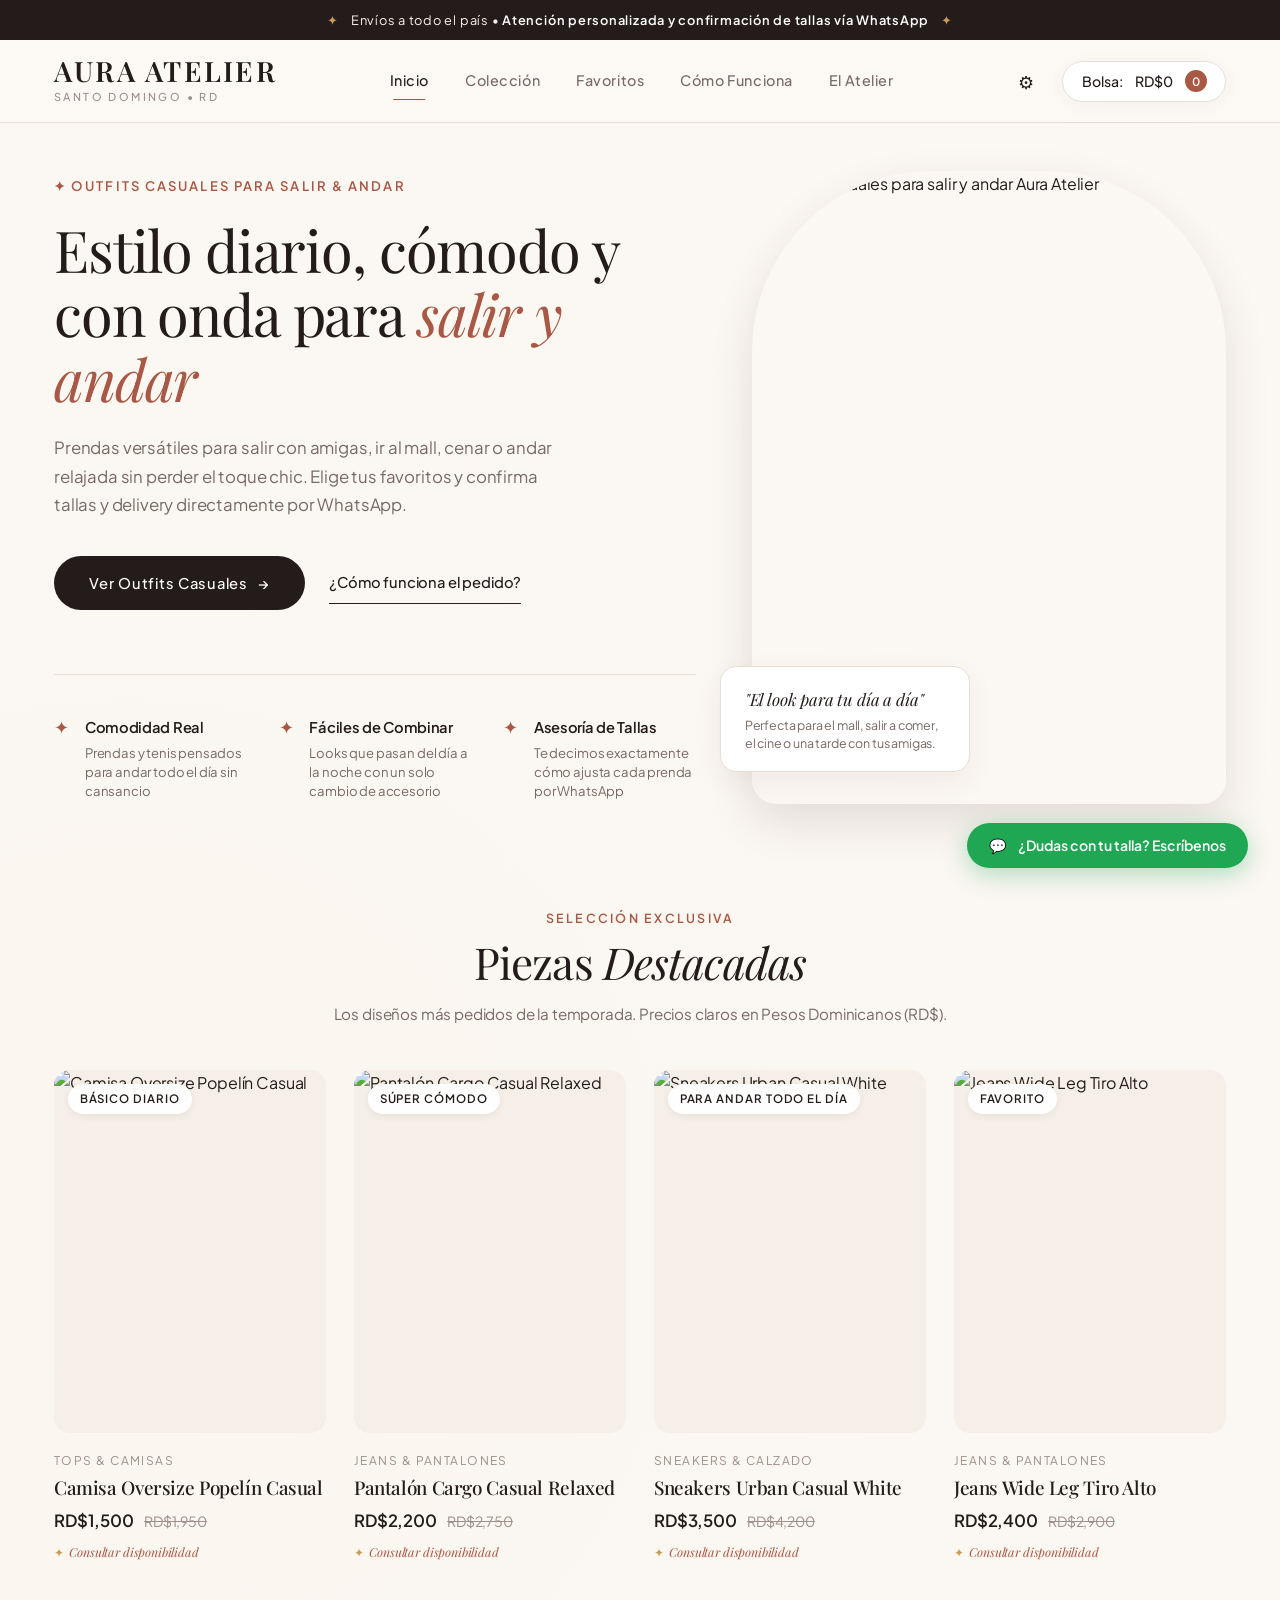
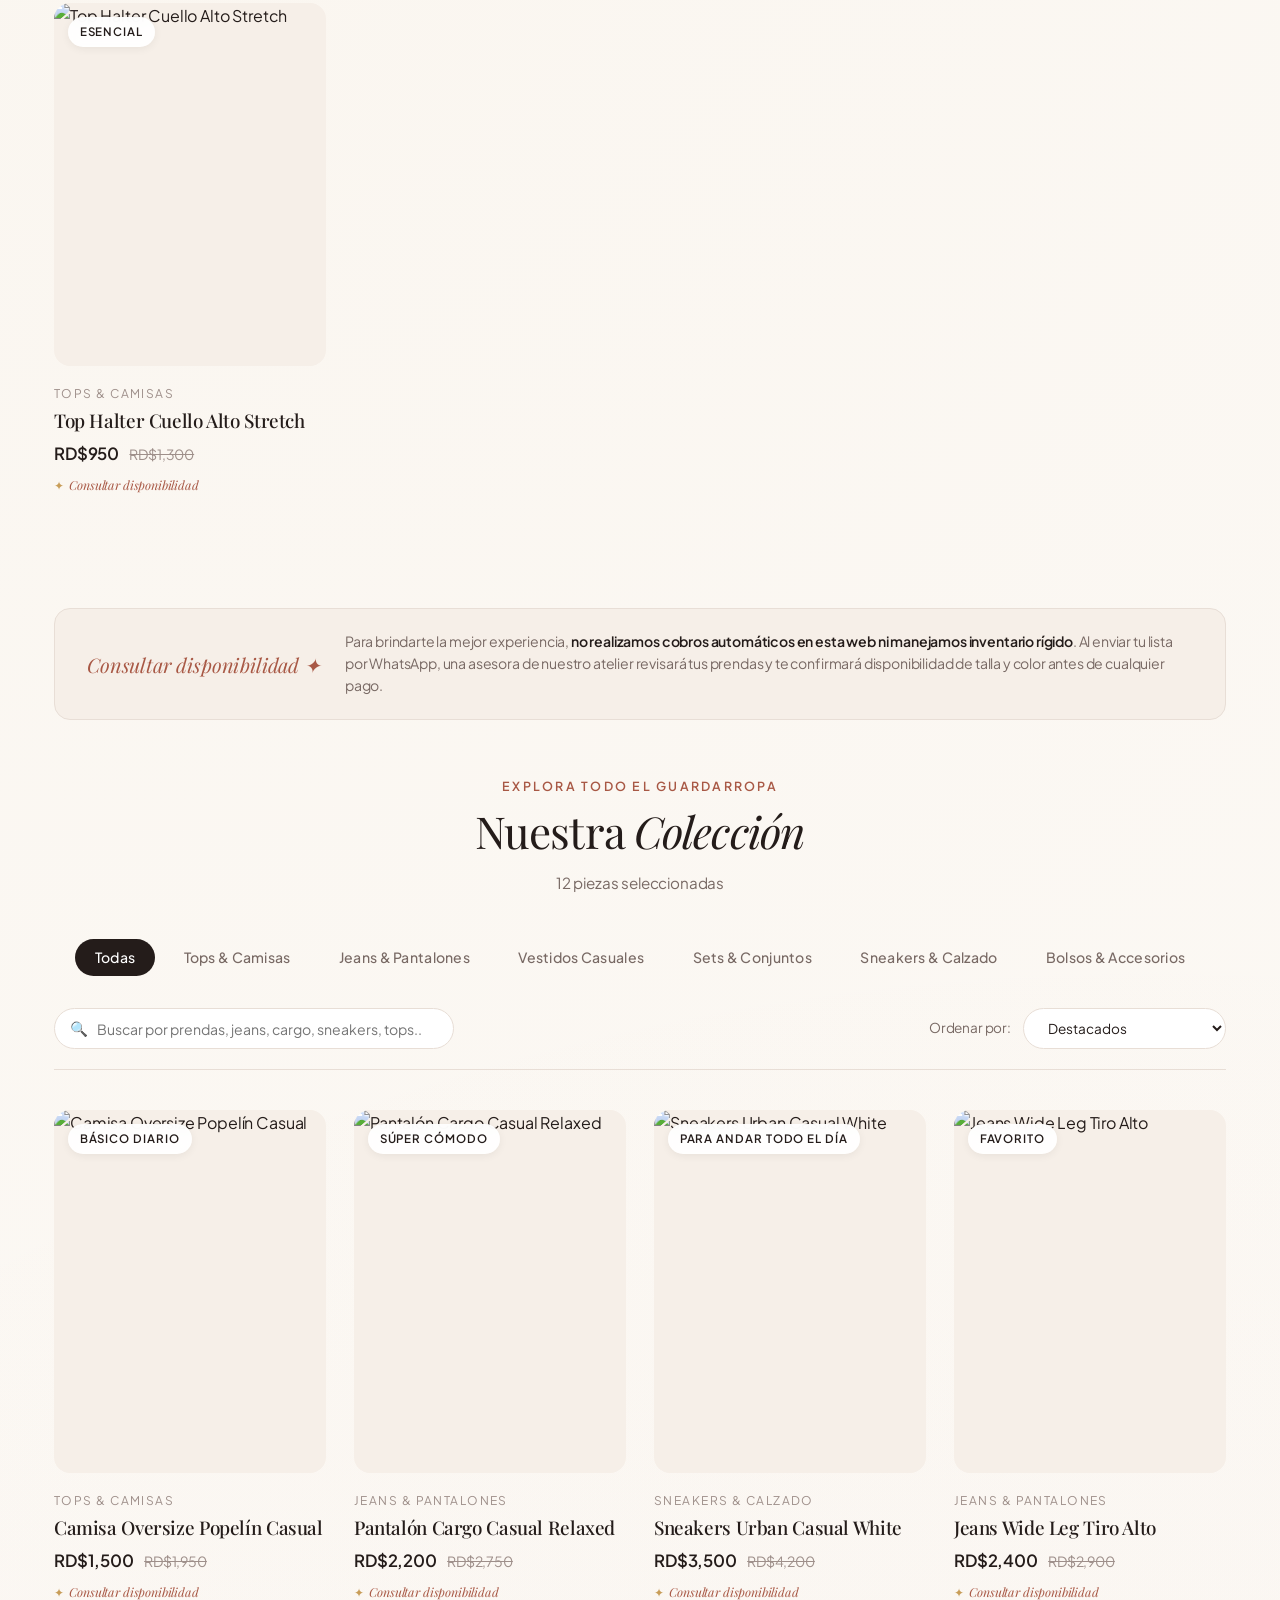
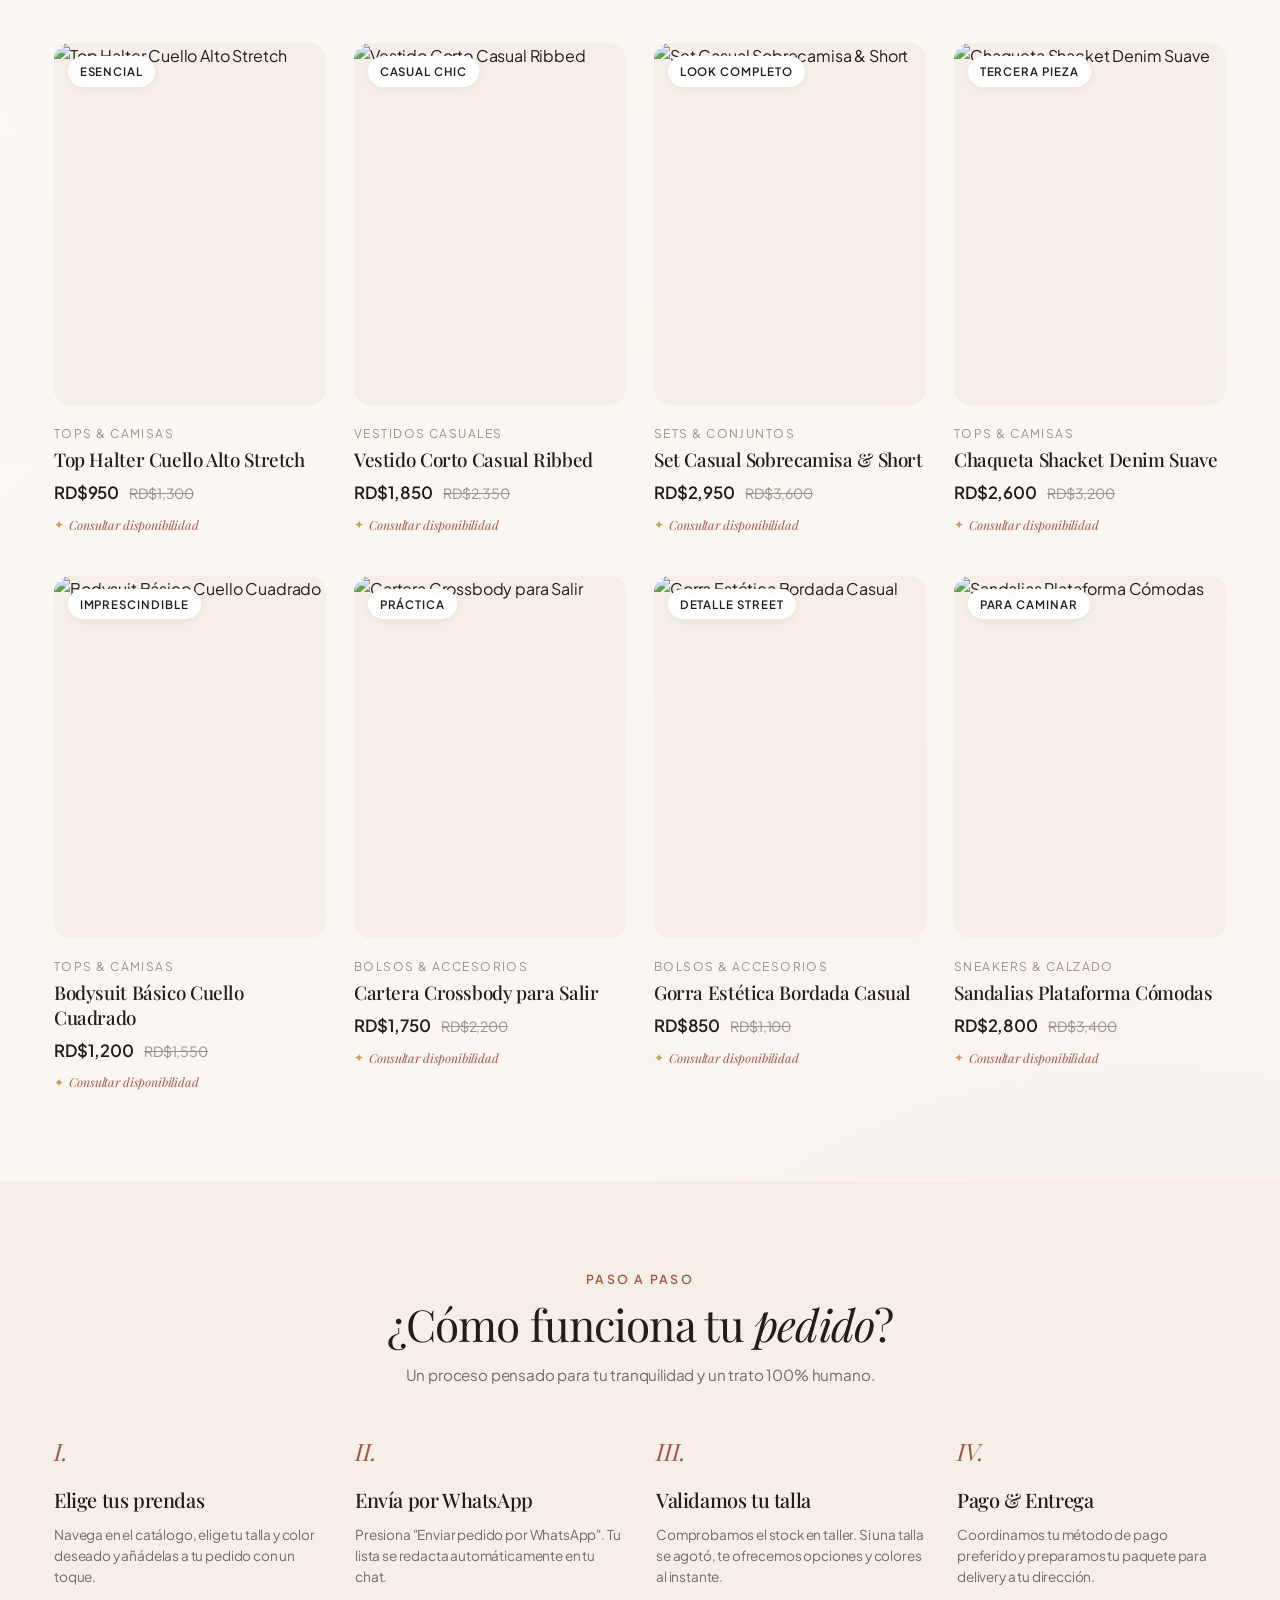
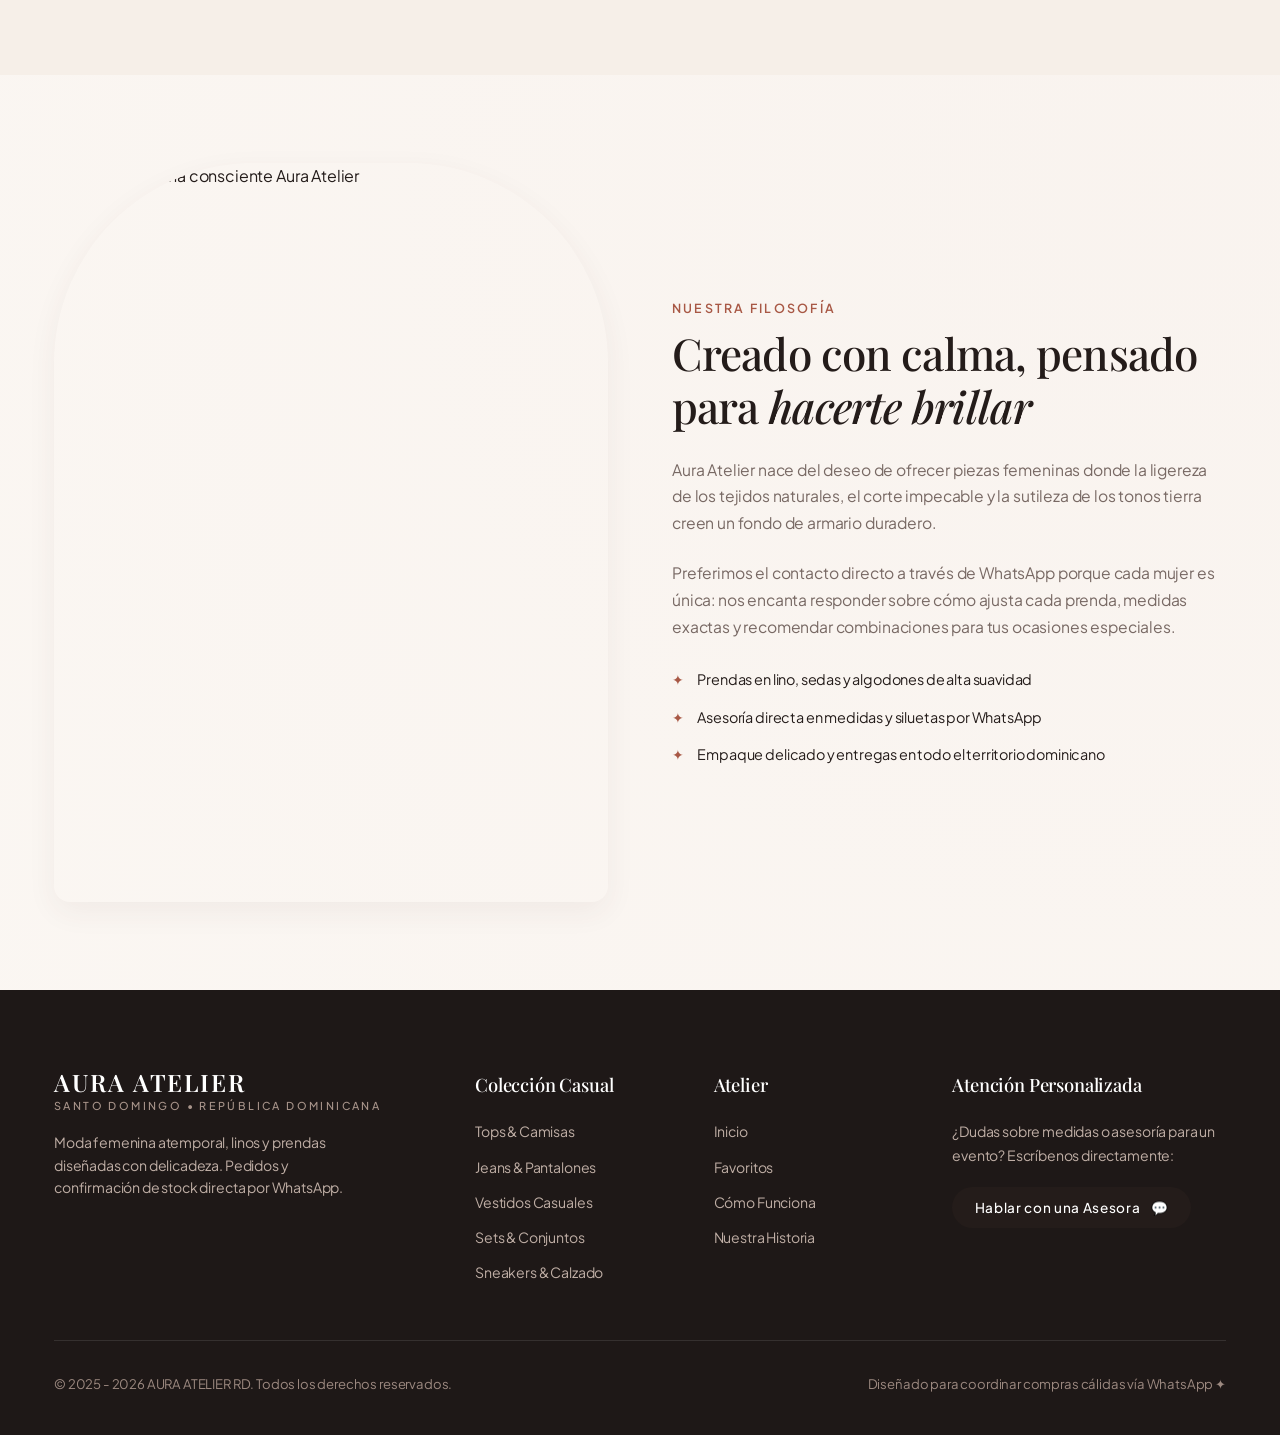
==== index.html @ 1cc74e0f "Initial commit: Tienda femenina de ropa casual con pedidos por WhatsApp" ====
<!DOCTYPE html>
<html lang="es">
<head>
  <meta charset="UTF-8">
  <meta name="viewport" content="width=device-width, initial-scale=1.0">
  <title>AURA ATELIER | Colección Femenina y Pedidos por WhatsApp</title>
  <meta name="description" content="Boutique femenina exclusiva de moda contemporánea, linos y prendas fluidas. Arma tu pedido en la web y confirma tu talla y disponibilidad directamente por WhatsApp.">
  
  <!-- Favicon SVG Chic -->
  <link rel="icon" href="data:image/svg+xml,<svg xmlns=%22http://www.w3.org/2000/svg%22 viewBox=%220%22%3E<text y=%2226%22 font-size=%2226%22>✨</text></svg>">

  <!-- Google Fonts: Editorial Serif (Playfair Display) + Sans Limpio (Plus Jakarta Sans) -->
  <link rel="preconnect" href="https://fonts.googleapis.com">
  <link rel="preconnect" href="https://fonts.gstatic.com" crossorigin>
  <link href="https://fonts.googleapis.com/css2?family=Playfair+Display:ital,wght@0,400;0,500;0,600;0,700;1,400;1,600&family=Plus+Jakarta+Sans:wght@300;400;500;600;700&display=swap" rel="stylesheet">

  <!-- Estilos Femeninos Editoriales Modulares -->
  <link rel="stylesheet" href="css/main.css">
</head>
<body>

  <!-- =========================================================================
       BARRA SUPERIOR (DISCRETA Y REFINADA)
       ========================================================================= -->
  <aside class="top-announcement" aria-label="Avisos del Atelier">
    <span class="sparkle">✦</span>
    <span>Envíos a todo el país • <strong>Atención personalizada y confirmación de tallas vía WhatsApp</strong></span>
    <span class="sparkle">✦</span>
  </aside>

  <!-- =========================================================================
       CABECERA DEL ATELIER
       ========================================================================= -->
  <header class="header-main" id="headerMain">
    <div class="container nav-wrapper">
      <!-- Marca Femenina -->
      <a href="#hero" class="logo-brand" aria-label="Inicio Aura Atelier">
        <span class="brand-title store-name-text">AURA ATELIER</span>
        <span class="brand-subtitle">SANTO DOMINGO • RD</span>
      </a>

      <!-- Enlaces de Navegación Editorial -->
      <nav class="nav-links" aria-label="Navegación principal">
        <a href="#hero" class="nav-link active">Inicio</a>
        <a href="#catalogo" class="nav-link">Colección</a>
        <a href="#destacados" class="nav-link">Favoritos</a>
        <a href="#como-funciona" class="nav-link">Cómo Funciona</a>
        <a href="#el-atelier" class="nav-link">El Atelier</a>
      </nav>

      <!-- Acciones de Cabecera -->
      <div class="header-actions">
        <!-- Ajuste de WhatsApp -->
        <button class="btn-icon-minimal" id="openSettingsBtn" type="button" title="Configurar número WhatsApp" aria-label="Configurar WhatsApp">
          ⚙
        </button>

        <!-- Botón Mi Pedido / Carrito -->
        <button class="btn-cart-chic" id="headerCartBtn" type="button" data-action="open-cart" aria-label="Ver mi pedido">
          <span>Bolsa:</span>
          <span id="cartHeaderTotal">RD$0</span>
          <span class="cart-chic-badge" id="cartBadgeCounter">0</span>
        </button>
      </div>
    </div>
  </header>

  <!-- =========================================================================
       HERO EDITORIAL (EDITORIAL FEMENINO & ORGÁNICO)
       ========================================================================= -->
  <main>
    <section class="hero-editorial" id="hero">
      <div class="container">
        <div class="hero-grid">
          <!-- Texto Editorial -->
          <div class="hero-copy">
            <span class="hero-tagline">✦ Outfits Casuales para Salir & Andar</span>
            <h1 class="hero-headline">
              Estilo diario, cómodo y con onda para <em>salir y andar</em>
            </h1>
            <p class="hero-description">
              Prendas versátiles para salir con amigas, ir al mall, cenar o andar relajada sin perder el toque chic. Elige tus favoritos y confirma tallas y delivery directamente por WhatsApp.
            </p>

            <div class="hero-action-row">
              <a href="#catalogo" class="btn-chic-primary">
                <span>Ver Outfits Casuales</span> →
              </a>
              <a href="#como-funciona" class="btn-chic-link">
                <span>¿Cómo funciona el pedido?</span>
              </a>
            </div>

            <!-- Tres pilares sutiles -->
            <div class="hero-pillars-bar">
              <div class="pillar-item">
                <span class="pillar-bullet">✦</span>
                <div class="pillar-text">
                  <h4>Comodidad Real</h4>
                  <p>Prendas y tenis pensados para andar todo el día sin cansancio</p>
                </div>
              </div>
              <div class="pillar-item">
                <span class="pillar-bullet">✦</span>
                <div class="pillar-text">
                  <h4>Fáciles de Combinar</h4>
                  <p>Looks que pasan del día a la noche con un solo cambio de accesorio</p>
                </div>
              </div>
              <div class="pillar-item">
                <span class="pillar-bullet">✦</span>
                <div class="pillar-text">
                  <h4>Asesoría de Tallas</h4>
                  <p>Te decimos exactamente cómo ajusta cada prenda por WhatsApp</p>
                </div>
              </div>
            </div>
          </div>

          <!-- Imagen con Marco en Arco Femenino -->
          <div class="hero-visual">
            <div class="hero-image-frame">
              <img 
                src="https://images.unsplash.com/photo-1515886657613-9f3515b0c78f?auto=format&fit=crop&w=1000&q=80" 
                alt="Outfits casuales para salir y andar Aura Atelier" 
              />
            </div>
            
            <div class="hero-floating-card">
              <div class="quote-title">"El look para tu día a día"</div>
              <div class="quote-desc">Perfecta para el mall, salir a comer, el cine o una tarde con tus amigas.</div>
            </div>
          </div>
        </div>
      </div>
    </section>

    <!-- =======================================================================
         PIEZAS DESTACADAS (FAVORITOS DE LA TEMPORADA)
         ======================================================================= -->
    <section class="container" id="destacados" style="padding-top: 2rem; padding-bottom: 3.5rem;">
      <div class="section-editorial-header">
        <span class="section-label">Selección Exclusiva</span>
        <h2 class="section-headline">Piezas <em>Destacadas</em></h2>
        <p class="section-subtext">
          Los diseños más pedidos de la temporada. Precios claros en Pesos Dominicanos (RD$).
        </p>
      </div>

      <div class="product-grid-chic" id="featuredProductsGrid">
        <!-- Renderizado dinámico vía JavaScript -->
      </div>
    </section>

    <!-- =======================================================================
         AVISO EDITORIAL DE DISPONIBILIDAD (CRÍTICO)
         ======================================================================= -->
    <section class="container">
      <div class="inquiry-editorial-banner">
        <div class="inquiry-badge-tag">Consultar disponibilidad ✦</div>
        <div class="inquiry-banner-text">
          Para brindarte la mejor experiencia, <strong>no realizamos cobros automáticos en esta web ni manejamos inventario rígido</strong>. Al enviar tu lista por WhatsApp, una asesora de nuestro atelier revisará tus prendas y te confirmará disponibilidad de talla y color antes de cualquier pago.
        </div>
      </div>
    </section>

    <!-- =======================================================================
         CATÁLOGO COMPLETO
         ======================================================================= -->
    <section class="container" id="catalogo" style="padding-bottom: 5.5rem;">
      <div class="section-editorial-header">
        <span class="section-label">Explora Todo el Guardarropa</span>
        <h2 class="section-headline">Nuestra <em>Colección</em></h2>
        <p class="section-subtext" id="catalogCount">Cargando piezas...</p>
      </div>

      <!-- Barra de Categorías Casuales -->
      <nav class="catalog-nav-bar" role="tablist" aria-label="Categorías de la colección">
        <button class="category-tab-btn active" type="button" data-category="Todos">Todas</button>
        <button class="category-tab-btn" type="button" data-category="Tops & Camisas">Tops & Camisas</button>
        <button class="category-tab-btn" type="button" data-category="Jeans & Pantalones">Jeans & Pantalones</button>
        <button class="category-tab-btn" type="button" data-category="Vestidos Casuales">Vestidos Casuales</button>
        <button class="category-tab-btn" type="button" data-category="Sets & Conjuntos">Sets & Conjuntos</button>
        <button class="category-tab-btn" type="button" data-category="Sneakers & Calzado">Sneakers & Calzado</button>
        <button class="category-tab-btn" type="button" data-category="Bolsos & Accesorios">Bolsos & Accesorios</button>
      </nav>

      <!-- Barra de Búsqueda y Ordenamiento -->
      <div class="catalog-search-sort-bar">
        <div class="search-field-wrapper">
          <span class="icon">🔍</span>
          <input 
            type="search" 
            class="search-chic-input" 
            id="catalogSearchInput" 
            placeholder="Buscar por prendas, jeans, cargo, sneakers, tops..." 
            aria-label="Buscar prenda"
          />
        </div>

        <div style="display: flex; align-items: center; gap: 0.75rem;">
          <label for="catalogSortSelect" style="font-size: 0.85rem; color: var(--text-muted);">Ordenar por:</label>
          <select class="sort-chic-select" id="catalogSortSelect" aria-label="Ordenar prendas">
            <option value="featured">Destacados</option>
            <option value="price-low">Precio: Menor a Mayor</option>
            <option value="price-high">Precio: Mayor a Menor</option>
            <option value="name-asc">Nombre (A - Z)</option>
          </select>
        </div>
      </div>

      <!-- Grid de Productos -->
      <div class="product-grid-chic" id="catalogProductsGrid">
        <!-- Renderizado dinámico vía JavaScript -->
      </div>
    </section>

    <!-- =======================================================================
         CÓMO FUNCIONA (EXPERIENCIA EDITORIAL ATELIER)
         ======================================================================= -->
    <section class="how-it-works-editorial" id="como-funciona">
      <div class="container">
        <div class="section-editorial-header">
          <span class="section-label">Paso a Paso</span>
          <h2 class="section-headline">¿Cómo funciona tu <em>pedido</em>?</h2>
          <p class="section-subtext">
            Un proceso pensado para tu tranquilidad y un trato 100% humano.
          </p>
        </div>

        <div class="editorial-steps-grid">
          <!-- Paso 1 -->
          <div class="editorial-step-card">
            <span class="step-roman-num">I.</span>
            <h3 class="step-card-title">Elige tus prendas</h3>
            <p class="step-card-text">
              Navega en el catálogo, elige tu talla y color deseado y añádelas a tu pedido con un toque.
            </p>
          </div>

          <!-- Paso 2 -->
          <div class="editorial-step-card">
            <span class="step-roman-num">II.</span>
            <h3 class="step-card-title">Envía por WhatsApp</h3>
            <p class="step-card-text">
              Presiona "Enviar pedido por WhatsApp". Tu lista se redacta automáticamente en tu chat.
            </p>
          </div>

          <!-- Paso 3 -->
          <div class="editorial-step-card">
            <span class="step-roman-num">III.</span>
            <h3 class="step-card-title">Validamos tu talla</h3>
            <p class="step-card-text">
              Comprobamos el stock en taller. Si una talla se agotó, te ofrecemos opciones y colores al instante.
            </p>
          </div>

          <!-- Paso 4 -->
          <div class="editorial-step-card">
            <span class="step-roman-num">IV.</span>
            <h3 class="step-card-title">Pago & Entrega</h3>
            <p class="step-card-text">
              Coordinamos tu método de pago preferido y preparamos tu paquete para delivery a tu dirección.
            </p>
          </div>
        </div>
      </div>
    </section>

    <!-- =======================================================================
         EL ATELIER (NOSOTROS)
         ======================================================================= -->
    <section class="about-atelier-section" id="el-atelier">
      <div class="container">
        <div class="about-atelier-grid">
          <div class="about-atelier-images">
            <div class="about-img-arch">
              <img 
                src="https://images.unsplash.com/photo-1515886657613-9f3515b0c78f?auto=format&fit=crop&w=900&q=80" 
                alt="Moda femenina consciente Aura Atelier" 
              />
            </div>
          </div>

          <div class="about-copy">
            <span class="section-label">Nuestra Filosofía</span>
            <h2>Creado con calma, pensado para <em>hacerte brillar</em></h2>
            <p>
              Aura Atelier nace del deseo de ofrecer piezas femeninas donde la ligereza de los tejidos naturales, el corte impecable y la sutileza de los tonos tierra creen un fondo de armario duradero.
            </p>
            <p>
              Preferimos el contacto directo a través de WhatsApp porque cada mujer es única: nos encanta responder sobre cómo ajusta cada prenda, medidas exactas y recomendar combinaciones para tus ocasiones especiales.
            </p>

            <div class="about-chic-features">
              <div class="about-chic-feature-item">
                <span class="bullet">✦</span>
                <span>Prendas en lino, sedas y algodones de alta suavidad</span>
              </div>
              <div class="about-chic-feature-item">
                <span class="bullet">✦</span>
                <span>Asesoría directa en medidas y siluetas por WhatsApp</span>
              </div>
              <div class="about-chic-feature-item">
                <span class="bullet">✦</span>
                <span>Empaque delicado y entregas en todo el territorio dominicano</span>
              </div>
            </div>
          </div>
        </div>
      </div>
    </section>
  </main>

  <!-- =========================================================================
       FOOTER CHIC
       ========================================================================= -->
  <footer class="footer-chic">
    <div class="container">
      <div class="footer-chic-grid">
        <div>
          <div class="brand-title" style="color: #fff; font-size: 1.5rem;">
            <span class="store-name-text">AURA ATELIER</span>
          </div>
          <div class="brand-subtitle" style="color: #a8948a; margin-top: 0.2rem;">SANTO DOMINGO • REPÚBLICA DOMINICANA</div>
          <p class="footer-atelier-desc">
            Moda femenina atemporal, linos y prendas diseñadas con delicadeza. Pedidos y confirmación de stock directa por WhatsApp.
          </p>
        </div>

        <div>
          <div class="footer-col-title">Colección Casual</div>
          <ul class="footer-links-list">
            <li><a href="#catalogo" onclick="APP_STATE.selectedCategory='Tops & Camisas'; renderCatalogProducts();">Tops & Camisas</a></li>
            <li><a href="#catalogo" onclick="APP_STATE.selectedCategory='Jeans & Pantalones'; renderCatalogProducts();">Jeans & Pantalones</a></li>
            <li><a href="#catalogo" onclick="APP_STATE.selectedCategory='Vestidos Casuales'; renderCatalogProducts();">Vestidos Casuales</a></li>
            <li><a href="#catalogo" onclick="APP_STATE.selectedCategory='Sets & Conjuntos'; renderCatalogProducts();">Sets & Conjuntos</a></li>
            <li><a href="#catalogo" onclick="APP_STATE.selectedCategory='Sneakers & Calzado'; renderCatalogProducts();">Sneakers & Calzado</a></li>
          </ul>
        </div>

        <div>
          <div class="footer-col-title">Atelier</div>
          <ul class="footer-links-list">
            <li><a href="#hero">Inicio</a></li>
            <li><a href="#destacados">Favoritos</a></li>
            <li><a href="#como-funciona">Cómo Funciona</a></li>
            <li><a href="#el-atelier">Nuestra Historia</a></li>
          </ul>
        </div>

        <div>
          <div class="footer-col-title">Atención Personalizada</div>
          <p style="font-size: 0.88rem; color: #bfaea5; margin-bottom: 1.25rem;">
            ¿Dudas sobre medidas o asesoría para un evento? Escríbenos directamente:
          </p>
          <button class="btn-chic-primary" style="padding: 0.75rem 1.4rem; font-size: 0.85rem;" onclick="openDirectWhatsAppInquiry()">
            <span>Hablar con una Asesora</span> 💬
          </button>
        </div>
      </div>

      <div class="footer-bottom-bar">
        <div>© 2025 - 2026 <span class="store-name-text">AURA ATELIER RD</span>. Todos los derechos reservados.</div>
        <div>Diseñado para coordinar compras cálidas vía WhatsApp ✦</div>
      </div>
    </div>
  </footer>

  <!-- =========================================================================
       MODAL DE DETALLE DE PRENDA (BOUTIQUE DETAIL MODAL)
       ========================================================================= -->
  <div class="modal-backdrop" id="productModalBackdrop" role="dialog" aria-modal="true" aria-labelledby="modalTitle">
    <div class="modal-chic-dialog">
      <button class="modal-close-icon-btn" id="productModalCloseBtn" type="button" aria-label="Cerrar detalle">
        ✕
      </button>

      <div class="modal-product-layout">
        <!-- Galería de Fotos -->
        <div class="modal-gallery-side">
          <div class="modal-main-image-container">
            <img id="modalMainImage" src="" alt="" />
          </div>
          <div class="modal-thumb-row" id="modalThumbnails">
            <!-- Miniaturas dinámicas -->
          </div>
        </div>

        <!-- Información y Variantes -->
        <div class="modal-info-side">
          <span class="modal-category-label" id="modalCategory"></span>
          <h2 class="modal-title-heading" id="modalTitle"></h2>

          <div class="modal-price-area">
            <span class="modal-price-val" id="modalPrice"></span>
            <span class="modal-price-old" id="modalOriginalPrice"></span>
          </div>

          <!-- AVISO OFICIAL: Consultar disponibilidad -->
          <div class="modal-inquiry-explainer">
            <div class="title">✦ Consultar disponibilidad</div>
            <div class="body">
              La confirmación real de stock y medidas ocurre por WhatsApp antes de formalizar tu pedido.
            </div>
          </div>

          <p class="modal-desc-text" id="modalDescription"></p>

          <!-- Selector de Tallas -->
          <div class="variant-selection-group">
            <div class="variant-label-row">
              <span class="variant-label-name">Talla:</span>
              <span class="variant-selected-value" id="modalSelectedSizeLabel"></span>
            </div>
            <div class="size-chips-container" id="modalSizeSelectorGrid">
              <!-- Botones de talla dinámicos -->
            </div>
          </div>

          <!-- Selector de Colores -->
          <div class="variant-selection-group">
            <div class="variant-label-row">
              <span class="variant-label-name">Color:</span>
              <span class="variant-selected-value" id="modalSelectedColorLabel"></span>
            </div>
            <div class="color-chips-container" id="modalColorSelectorGrid">
              <!-- Botones de color dinámicos -->
            </div>
          </div>

          <!-- Cantidad y Botón Agregar -->
          <div class="modal-actions-bar">
            <div class="stepper-pill">
              <button class="stepper-btn" type="button" onclick="stepModalQuantity(-1)" aria-label="Disminuir cantidad">-</button>
              <span class="stepper-val" id="modalQtyDisplay">1</span>
              <button class="stepper-btn" type="button" onclick="stepModalQuantity(1)" aria-label="Aumentar cantidad">+</button>
            </div>

            <button class="btn-add-order-chic" id="modalAddToCartBtn" type="button">
              <span>AGREGAR AL PEDIDO</span>
            </button>
          </div>
        </div>
      </div>
    </div>
  </div>

  <!-- =========================================================================
       DRAWER LATERAL "MI PEDIDO" (SLIDE-OVER BOUTIQUE)
       ========================================================================= -->
  <div class="drawer-backdrop" id="cartDrawerBackdrop" role="dialog" aria-modal="true" aria-labelledby="drawerTitle">
    <div class="drawer-chic-panel">
      <!-- Encabezado -->
      <div class="drawer-top-bar">
        <h3 class="drawer-headline" id="drawerTitle">Mi Pedido</h3>
        <button class="drawer-close-btn" id="cartDrawerCloseBtn" type="button" aria-label="Cerrar pedido">
          ✕
        </button>
      </div>

      <!-- Aviso explicativo -->
      <div class="drawer-human-notice">
        ✦ Prepara tu lista de prendas. La confirmación de tallas y el pago se gestionan en WhatsApp.
      </div>

      <!-- Contenido scrolleable -->
      <div class="drawer-scrollable-content">
        <!-- Lista de prendas agregadas -->
        <div class="cart-items-container" id="cartItemsList">
          <!-- Renderizado dinámico vía JavaScript -->
        </div>

        <!-- Estado vacío -->
        <div class="cart-empty-msg" id="cartEmptyState">
          <div class="icon">✨</div>
          <h3 class="serif-font">Tu bolsa está vacía</h3>
          <p>Explora nuestras prendas y añade tus piezas favoritas.</p>
          <button class="btn-chic-primary" type="button" onclick="closeCartDrawer(); window.location.hash='#catalogo';">
            Ver Colección
          </button>
        </div>

        <!-- Datos Opcionales de la Clienta -->
        <div class="customer-optional-card" id="cartCustomerInfoBox">
          <h4>Tus Datos (Opcional)</h4>
          <input 
            type="text" 
            class="chic-input" 
            id="cartCustomerName" 
            placeholder="Tu Nombre (Ej. Laura Sánchez)"
            aria-label="Tu nombre"
          />
          <input 
            type="text" 
            class="chic-input" 
            id="cartCustomerCity" 
            placeholder="Ciudad / Sector (Ej. Santo Domingo, Piantini)"
            aria-label="Tu ciudad o sector"
          />
          <input 
            type="text" 
            class="chic-input" 
            id="cartCustomerNotes" 
            placeholder="Nota o consulta (Ej. ¿Tienen talla M por si acaso?)"
            aria-label="Nota o consulta"
          />
        </div>

        <!-- Previsualización del mensaje exacto de WhatsApp -->
        <div class="preview-whatsapp-accordion" id="cartPreviewBox">
          <div class="preview-toggle-header" id="togglePreviewAccordion">
            <span>Ver mensaje exacto que se enviará</span>
            <span class="arrow">▼</span>
          </div>
          <div id="whatsappPreviewContent" style="display: none;">
            <div class="preview-rendered-box" id="whatsappPreviewText"></div>
          </div>
        </div>
      </div>

      <!-- Pie del Pedido con Total y Botón de WhatsApp -->
      <div class="drawer-footer-zone">
        <div class="total-summary-line">
          <span class="total-summary-label">TOTAL:</span>
          <span class="total-summary-price" id="cartTotalAmount">RD$0</span>
        </div>

        <!-- BOTÓN PRINCIPAL DE WHATSAPP -->
        <button class="btn-whatsapp-order" id="whatsappCheckoutBtn" type="button">
          <span>ENVIAR PEDIDO POR WHATSAPP</span> 💬
        </button>

        <button class="btn-keep-browsing" id="keepBrowsingBtn" type="button">
          Continuar viendo la colección
        </button>
      </div>
    </div>
  </div>

  <!-- =========================================================================
       MODAL DE AJUSTES (CONFIGURACIÓN WHATSAPP)
       ========================================================================= -->
  <div class="modal-backdrop" id="settingsModalBackdrop" role="dialog" aria-modal="true">
    <div class="modal-chic-dialog" style="max-width: 440px; padding: 2rem;">
      <button class="modal-close-icon-btn" id="settingsModalCloseBtn" type="button" aria-label="Cerrar ajustes">
        ✕
      </button>

      <h3 class="serif-font" style="font-size: 1.5rem; margin-bottom: 0.5rem;">Configuración del Atelier</h3>
      <p style="font-size: 0.85rem; color: var(--text-muted); margin-bottom: 1.5rem;">
        Indica el número de WhatsApp que recibirá los pedidos de tus clientas.
      </p>

      <form id="settingsForm">
        <div style="margin-bottom: 1.25rem;">
          <label style="display: block; font-size: 0.85rem; font-weight: 600; margin-bottom: 0.4rem;" for="settingsPhoneInput">
            Número de WhatsApp:
          </label>
          <input 
            type="text" 
            class="chic-input" 
            id="settingsPhoneInput" 
            placeholder="18095550199" 
            required 
          />
          <span style="font-size: 0.75rem; color: var(--text-light);">
            Ejemplo República Dominicana: <code>18095550199</code> (sin espacios ni guiones).
          </span>
        </div>

        <div style="margin-bottom: 1.5rem;">
          <label style="display: block; font-size: 0.85rem; font-weight: 600; margin-bottom: 0.4rem;" for="settingsStoreNameInput">
            Nombre de la Marca:
          </label>
          <input 
            type="text" 
            class="chic-input" 
            id="settingsStoreNameInput" 
            placeholder="AURA ATELIER RD" 
            required 
          />
        </div>

        <button type="submit" class="btn-chic-primary" style="width: 100%; justify-content: center;">
          Guardar Cambios
        </button>
      </form>
    </div>
  </div>

  <!-- =========================================================================
       BOTÓN FLOTANTE CHIC DE WHATSAPP
       ========================================================================= -->
  <button class="floating-whatsapp-chic" type="button" title="Consultar por WhatsApp" aria-label="Consultar por WhatsApp" onclick="openDirectWhatsAppInquiry()">
    <span>💬</span>
    <span class="text">¿Dudas con tu talla? Escríbenos</span>
  </button>

  <!-- Notificaciones Toast -->
  <div class="toast-chic-container" id="toastContainer" aria-live="polite"></div>

  <!-- JavaScript Modular -->
  <script src="js/data.js"></script>
  <script src="js/cart.js"></script>
  <script src="js/catalog.js"></script>
  <script src="js/modal.js"></script>
  <script src="js/whatsapp.js"></script>
  <script src="js/app.js"></script>
</body>
</html>
---- css/main.css ----
/* ==========================================================================
   AURA ATELIER RD - ARCHIVO PRINCIPAL CSS MODULAR
   Organización modular por componentes y secciones
   ========================================================================== */
@import 'variables.css';
@import 'header.css';
@import 'hero.css';
@import 'catalog.css';
@import 'modal.css';
@import 'drawer.css';
@import 'footer.css';
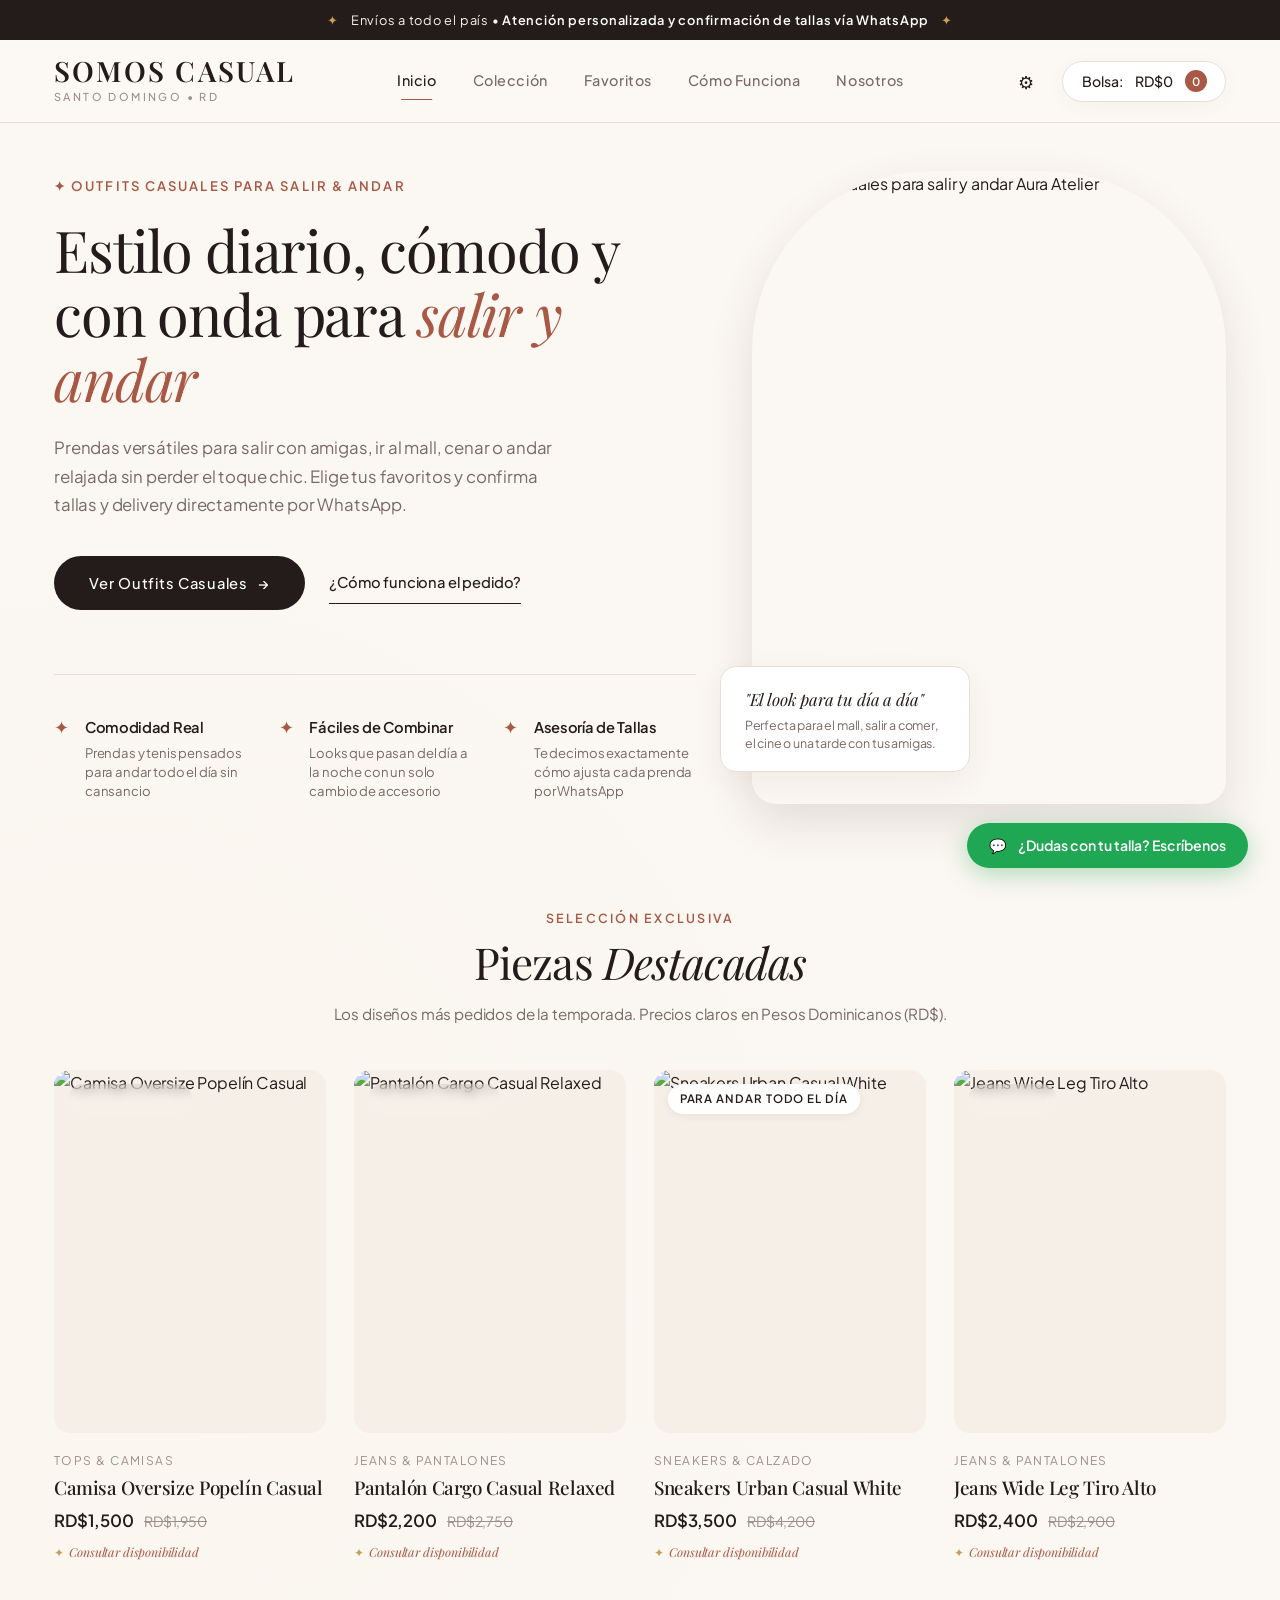
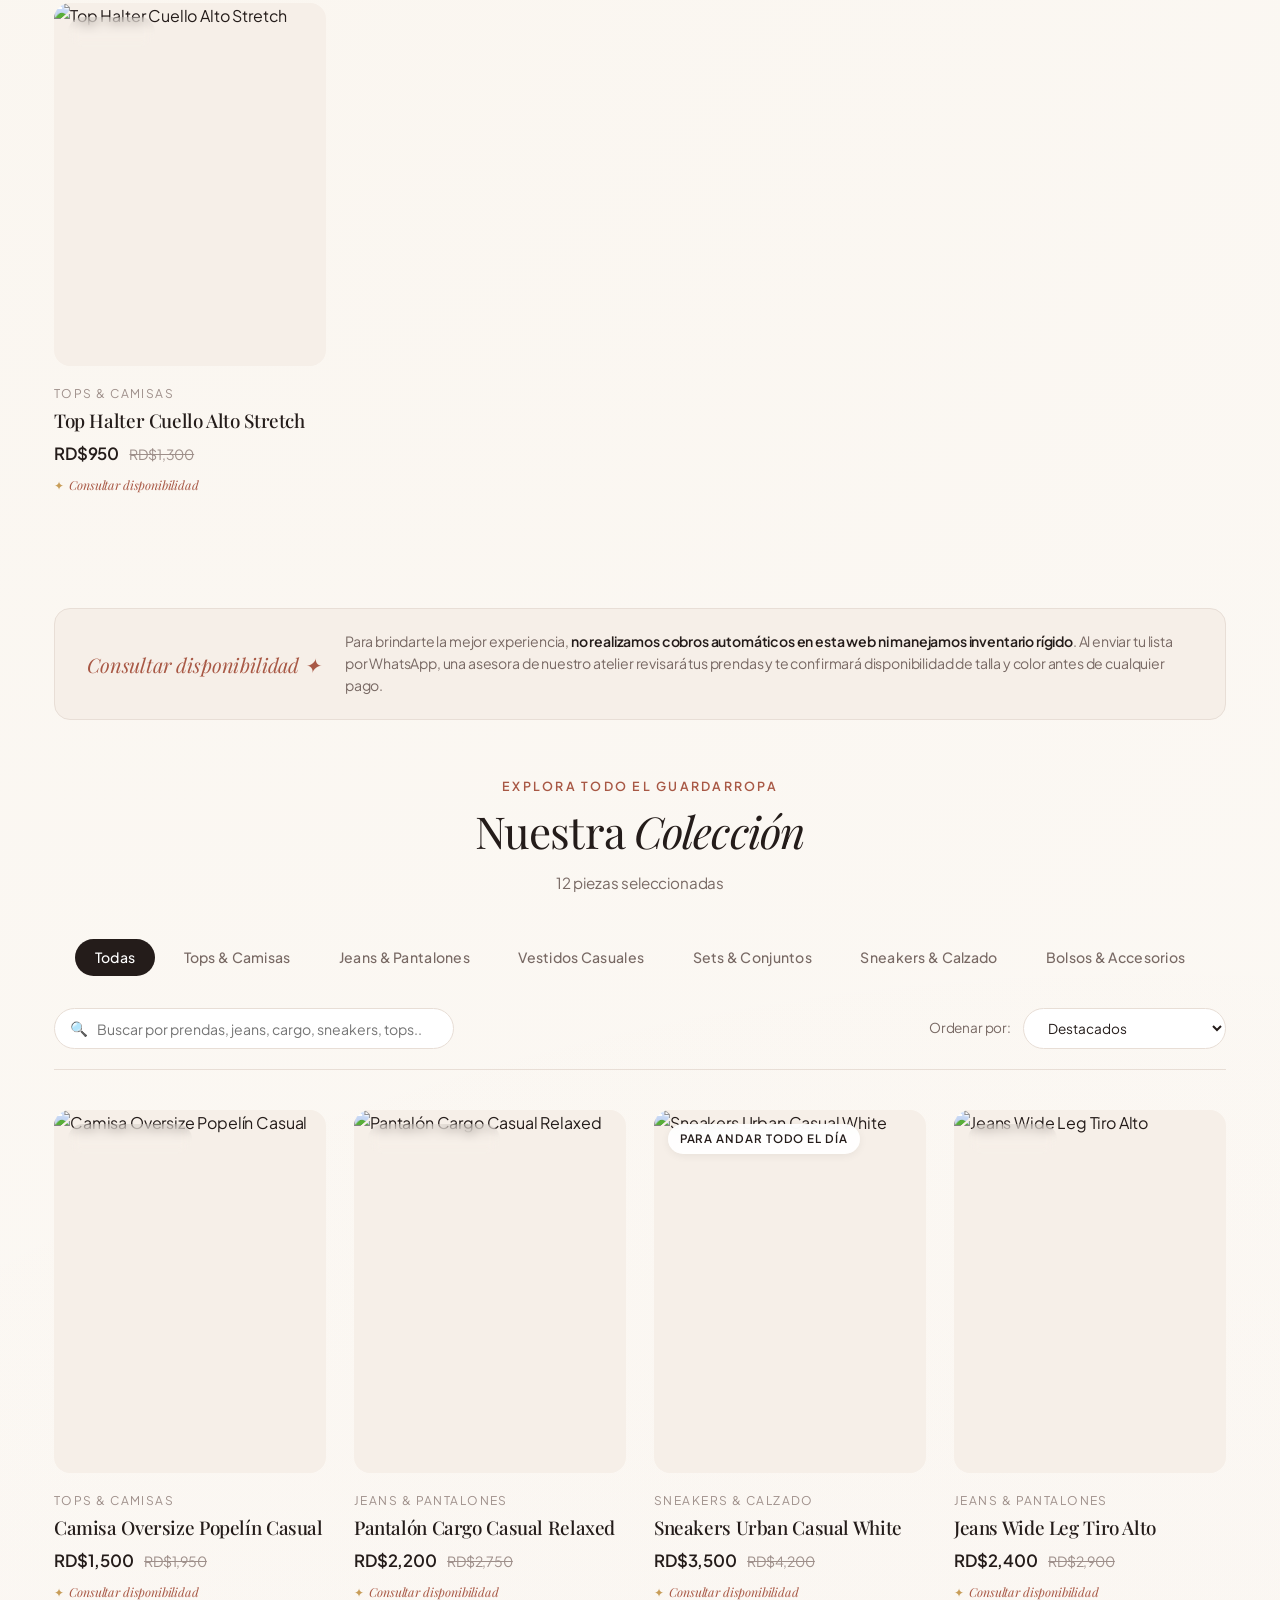
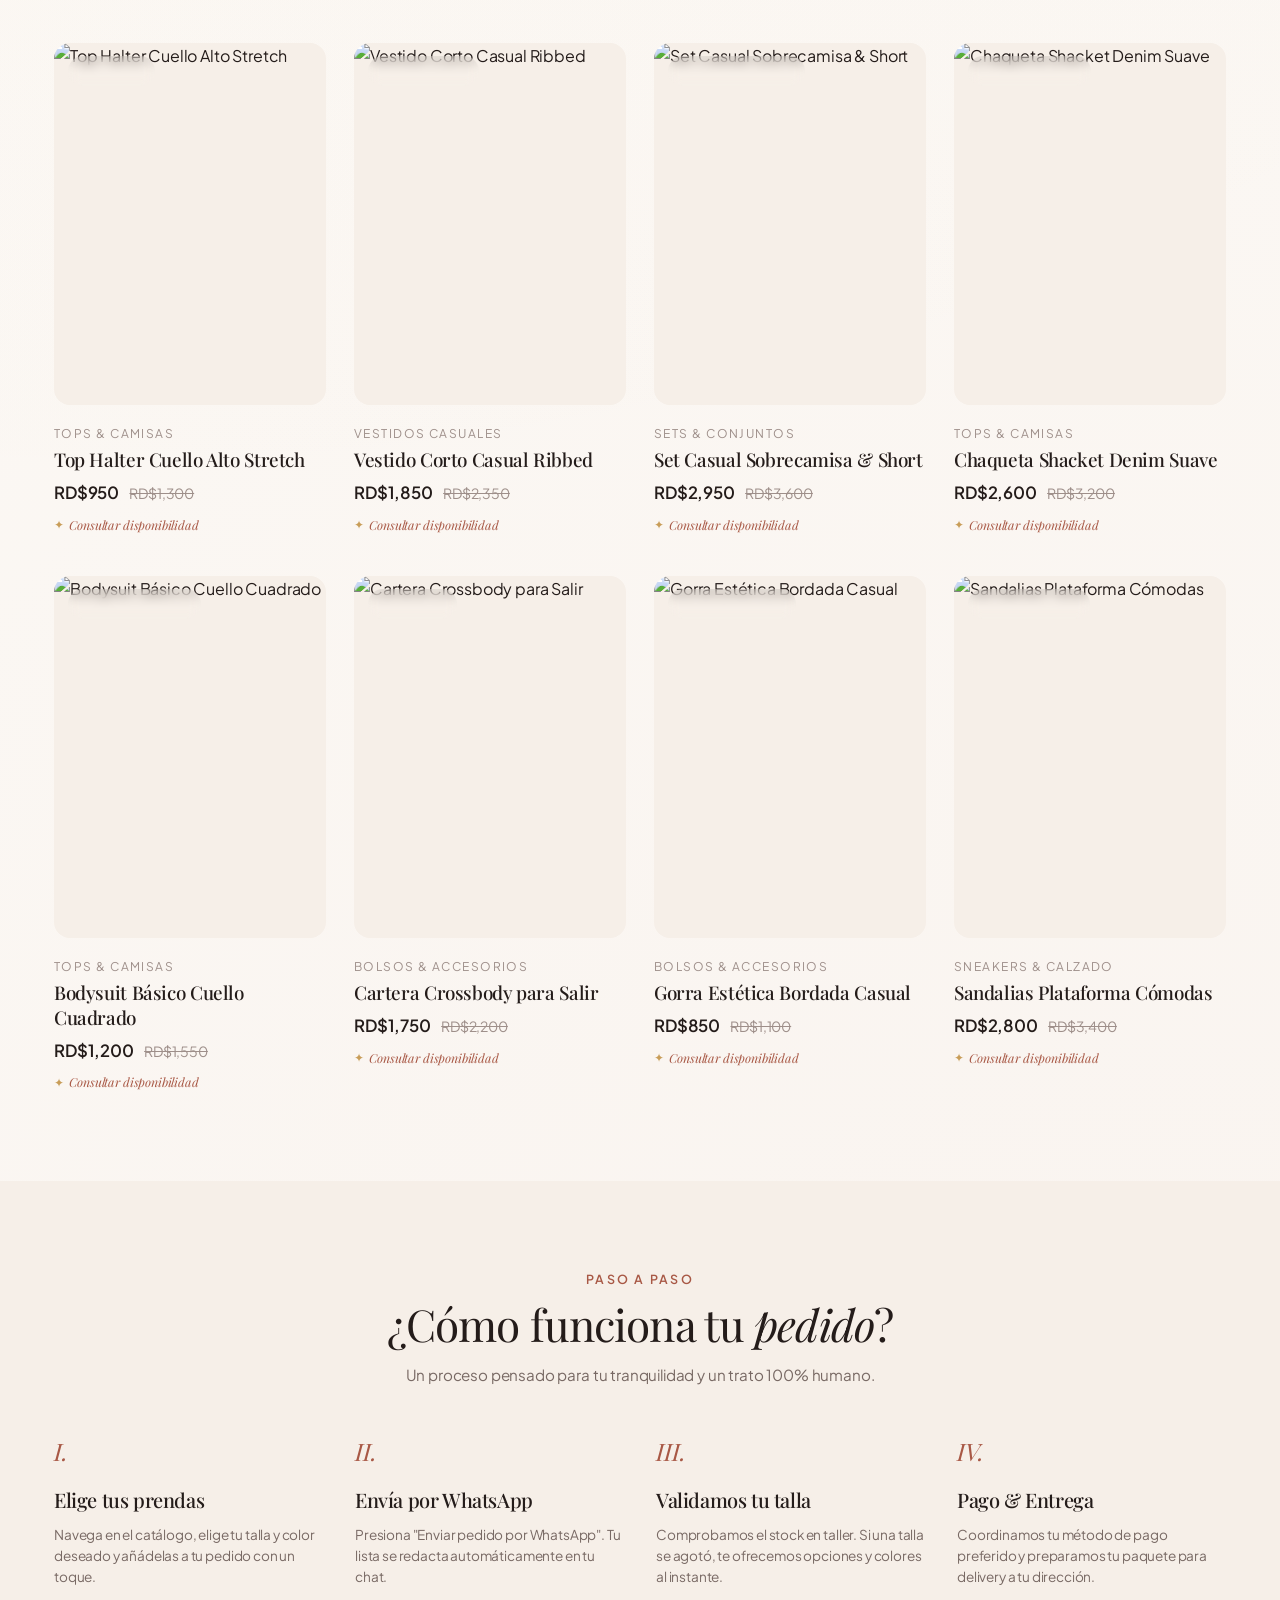
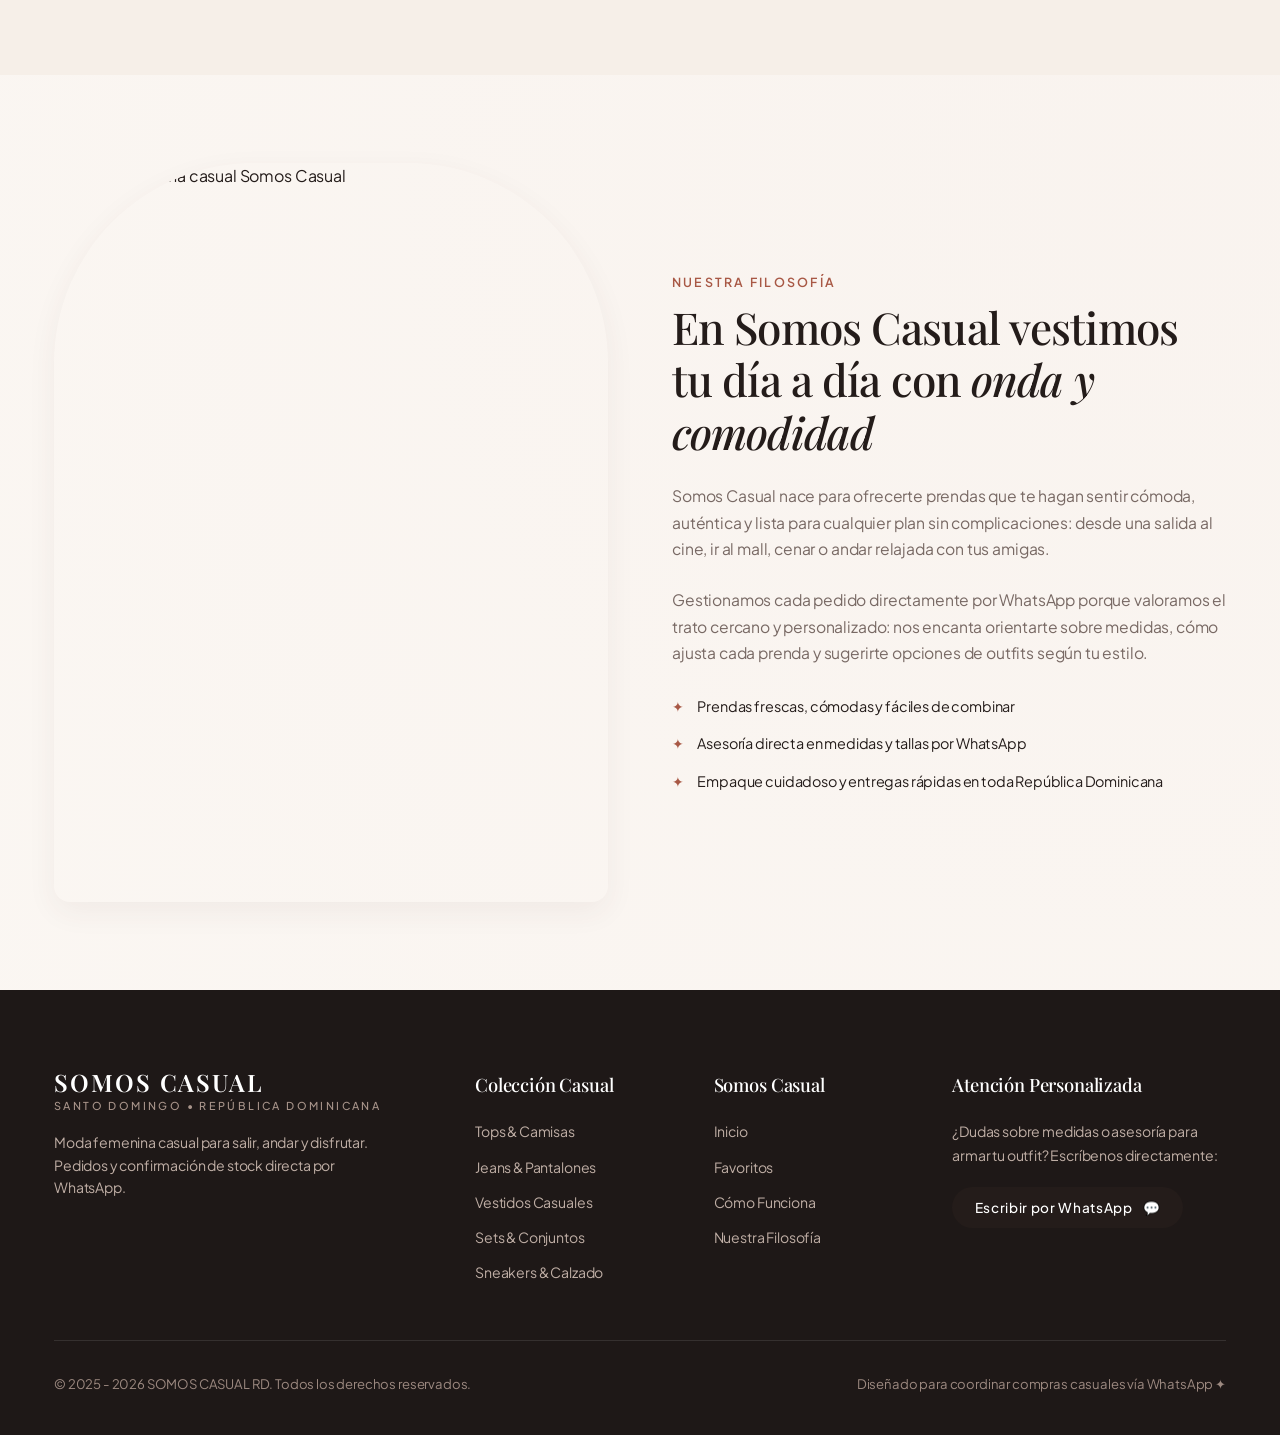
==== commit 60c760db: "Branding: Actualizar nombre oficial a Somos Casual" ====
--- a/index.html
+++ b/index.html
@@ -3,8 +3,8 @@
 <head>
   <meta charset="UTF-8">
   <meta name="viewport" content="width=device-width, initial-scale=1.0">
-  <title>AURA ATELIER | Colección Femenina y Pedidos por WhatsApp</title>
-  <meta name="description" content="Boutique femenina exclusiva de moda contemporánea, linos y prendas fluidas. Arma tu pedido en la web y confirma tu talla y disponibilidad directamente por WhatsApp.">
+  <title>SOMOS CASUAL | Ropa Casual Femenina para Salir y Andar</title>
+  <meta name="description" content="Tienda femenina Somos Casual. Ropa casual para salir, andar y tu día a día en República Dominicana. Confirma disponibilidad y coordina delivery por WhatsApp.">
   
   <!-- Favicon SVG Chic -->
   <link rel="icon" href="data:image/svg+xml,<svg xmlns=%22http://www.w3.org/2000/svg%22 viewBox=%220%22%3E<text y=%2226%22 font-size=%2226%22>✨</text></svg>">
@@ -22,20 +22,20 @@
   <!-- =========================================================================
        BARRA SUPERIOR (DISCRETA Y REFINADA)
        ========================================================================= -->
-  <aside class="top-announcement" aria-label="Avisos del Atelier">
+  <aside class="top-announcement" aria-label="Avisos de Somos Casual">
     <span class="sparkle">✦</span>
     <span>Envíos a todo el país • <strong>Atención personalizada y confirmación de tallas vía WhatsApp</strong></span>
     <span class="sparkle">✦</span>
   </aside>
 
   <!-- =========================================================================
-       CABECERA DEL ATELIER
+       CABECERA DE LA TIENDA
        ========================================================================= -->
   <header class="header-main" id="headerMain">
     <div class="container nav-wrapper">
-      <!-- Marca Femenina -->
-      <a href="#hero" class="logo-brand" aria-label="Inicio Aura Atelier">
-        <span class="brand-title store-name-text">AURA ATELIER</span>
+      <!-- Marca Somos Casual -->
+      <a href="#hero" class="logo-brand" aria-label="Inicio Somos Casual">
+        <span class="brand-title store-name-text">SOMOS CASUAL</span>
         <span class="brand-subtitle">SANTO DOMINGO • RD</span>
       </a>
 
@@ -45,7 +45,7 @@
         <a href="#catalogo" class="nav-link">Colección</a>
         <a href="#destacados" class="nav-link">Favoritos</a>
         <a href="#como-funciona" class="nav-link">Cómo Funciona</a>
-        <a href="#el-atelier" class="nav-link">El Atelier</a>
+        <a href="#somos-casual" class="nav-link">Nosotros</a>
       </nav>
 
       <!-- Acciones de Cabecera -->
@@ -269,42 +269,42 @@
     </section>
 
     <!-- =======================================================================
-         EL ATELIER (NOSOTROS)
+         SOMOS CASUAL (NOSOTROS)
          ======================================================================= -->
-    <section class="about-atelier-section" id="el-atelier">
+    <section class="about-atelier-section" id="somos-casual">
       <div class="container">
         <div class="about-atelier-grid">
           <div class="about-atelier-images">
             <div class="about-img-arch">
               <img 
                 src="https://images.unsplash.com/photo-1515886657613-9f3515b0c78f?auto=format&fit=crop&w=900&q=80" 
-                alt="Moda femenina consciente Aura Atelier" 
+                alt="Moda femenina casual Somos Casual" 
               />
             </div>
           </div>
 
           <div class="about-copy">
             <span class="section-label">Nuestra Filosofía</span>
-            <h2>Creado con calma, pensado para <em>hacerte brillar</em></h2>
+            <h2>En Somos Casual vestimos tu día a día con <em>onda y comodidad</em></h2>
             <p>
-              Aura Atelier nace del deseo de ofrecer piezas femeninas donde la ligereza de los tejidos naturales, el corte impecable y la sutileza de los tonos tierra creen un fondo de armario duradero.
+              Somos Casual nace para ofrecerte prendas que te hagan sentir cómoda, auténtica y lista para cualquier plan sin complicaciones: desde una salida al cine, ir al mall, cenar o andar relajada con tus amigas.
             </p>
             <p>
-              Preferimos el contacto directo a través de WhatsApp porque cada mujer es única: nos encanta responder sobre cómo ajusta cada prenda, medidas exactas y recomendar combinaciones para tus ocasiones especiales.
+              Gestionamos cada pedido directamente por WhatsApp porque valoramos el trato cercano y personalizado: nos encanta orientarte sobre medidas, cómo ajusta cada prenda y sugerirte opciones de outfits según tu estilo.
             </p>
 
             <div class="about-chic-features">
               <div class="about-chic-feature-item">
                 <span class="bullet">✦</span>
-                <span>Prendas en lino, sedas y algodones de alta suavidad</span>
+                <span>Prendas frescas, cómodas y fáciles de combinar</span>
               </div>
               <div class="about-chic-feature-item">
                 <span class="bullet">✦</span>
-                <span>Asesoría directa en medidas y siluetas por WhatsApp</span>
+                <span>Asesoría directa en medidas y tallas por WhatsApp</span>
               </div>
               <div class="about-chic-feature-item">
                 <span class="bullet">✦</span>
-                <span>Empaque delicado y entregas en todo el territorio dominicano</span>
+                <span>Empaque cuidadoso y entregas rápidas en toda República Dominicana</span>
               </div>
             </div>
           </div>
@@ -321,11 +321,11 @@
       <div class="footer-chic-grid">
         <div>
           <div class="brand-title" style="color: #fff; font-size: 1.5rem;">
-            <span class="store-name-text">AURA ATELIER</span>
+            <span class="store-name-text">SOMOS CASUAL</span>
           </div>
           <div class="brand-subtitle" style="color: #a8948a; margin-top: 0.2rem;">SANTO DOMINGO • REPÚBLICA DOMINICANA</div>
           <p class="footer-atelier-desc">
-            Moda femenina atemporal, linos y prendas diseñadas con delicadeza. Pedidos y confirmación de stock directa por WhatsApp.
+            Moda femenina casual para salir, andar y disfrutar. Pedidos y confirmación de stock directa por WhatsApp.
           </p>
         </div>
 
@@ -341,29 +341,29 @@
         </div>
 
         <div>
-          <div class="footer-col-title">Atelier</div>
+          <div class="footer-col-title">Somos Casual</div>
           <ul class="footer-links-list">
             <li><a href="#hero">Inicio</a></li>
             <li><a href="#destacados">Favoritos</a></li>
             <li><a href="#como-funciona">Cómo Funciona</a></li>
-            <li><a href="#el-atelier">Nuestra Historia</a></li>
+            <li><a href="#somos-casual">Nuestra Filosofía</a></li>
           </ul>
         </div>
 
         <div>
           <div class="footer-col-title">Atención Personalizada</div>
           <p style="font-size: 0.88rem; color: #bfaea5; margin-bottom: 1.25rem;">
-            ¿Dudas sobre medidas o asesoría para un evento? Escríbenos directamente:
+            ¿Dudas sobre medidas o asesoría para armar tu outfit? Escríbenos directamente:
           </p>
           <button class="btn-chic-primary" style="padding: 0.75rem 1.4rem; font-size: 0.85rem;" onclick="openDirectWhatsAppInquiry()">
-            <span>Hablar con una Asesora</span> 💬
+            <span>Escribir por WhatsApp</span> 💬
           </button>
         </div>
       </div>
 
       <div class="footer-bottom-bar">
-        <div>© 2025 - 2026 <span class="store-name-text">AURA ATELIER RD</span>. Todos los derechos reservados.</div>
-        <div>Diseñado para coordinar compras cálidas vía WhatsApp ✦</div>
+        <div>© 2025 - 2026 <span class="store-name-text">SOMOS CASUAL RD</span>. Todos los derechos reservados.</div>
+        <div>Diseñado para coordinar compras casuales vía WhatsApp ✦</div>
       </div>
     </div>
   </footer>
@@ -548,7 +548,7 @@
         ✕
       </button>
 
-      <h3 class="serif-font" style="font-size: 1.5rem; margin-bottom: 0.5rem;">Configuración del Atelier</h3>
+      <h3 class="serif-font" style="font-size: 1.5rem; margin-bottom: 0.5rem;">Configuración de la Tienda</h3>
       <p style="font-size: 0.85rem; color: var(--text-muted); margin-bottom: 1.5rem;">
         Indica el número de WhatsApp que recibirá los pedidos de tus clientas.
       </p>
@@ -572,13 +572,13 @@
 
         <div style="margin-bottom: 1.5rem;">
           <label style="display: block; font-size: 0.85rem; font-weight: 600; margin-bottom: 0.4rem;" for="settingsStoreNameInput">
-            Nombre de la Marca:
+            Nombre de la Tienda:
           </label>
           <input 
             type="text" 
             class="chic-input" 
             id="settingsStoreNameInput" 
-            placeholder="AURA ATELIER RD" 
+            placeholder="SOMOS CASUAL RD" 
             required 
           />
         </div>
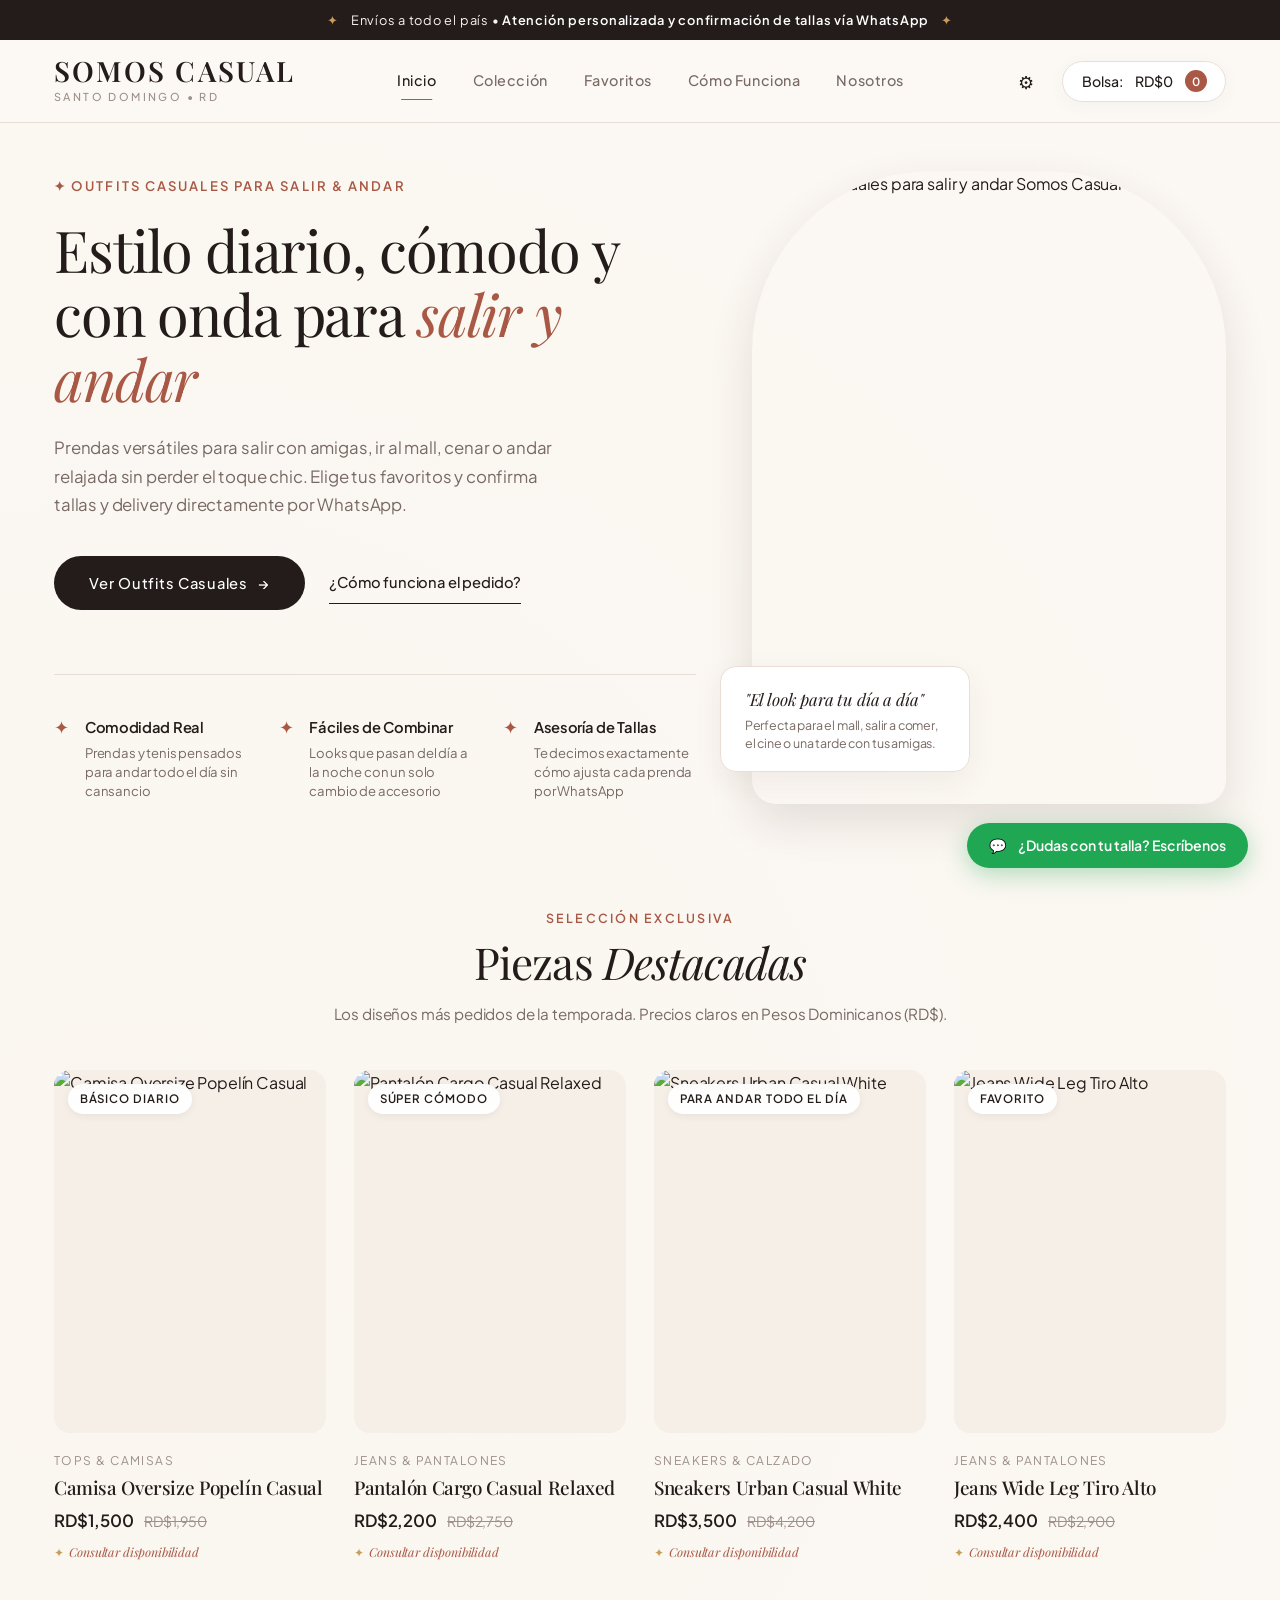
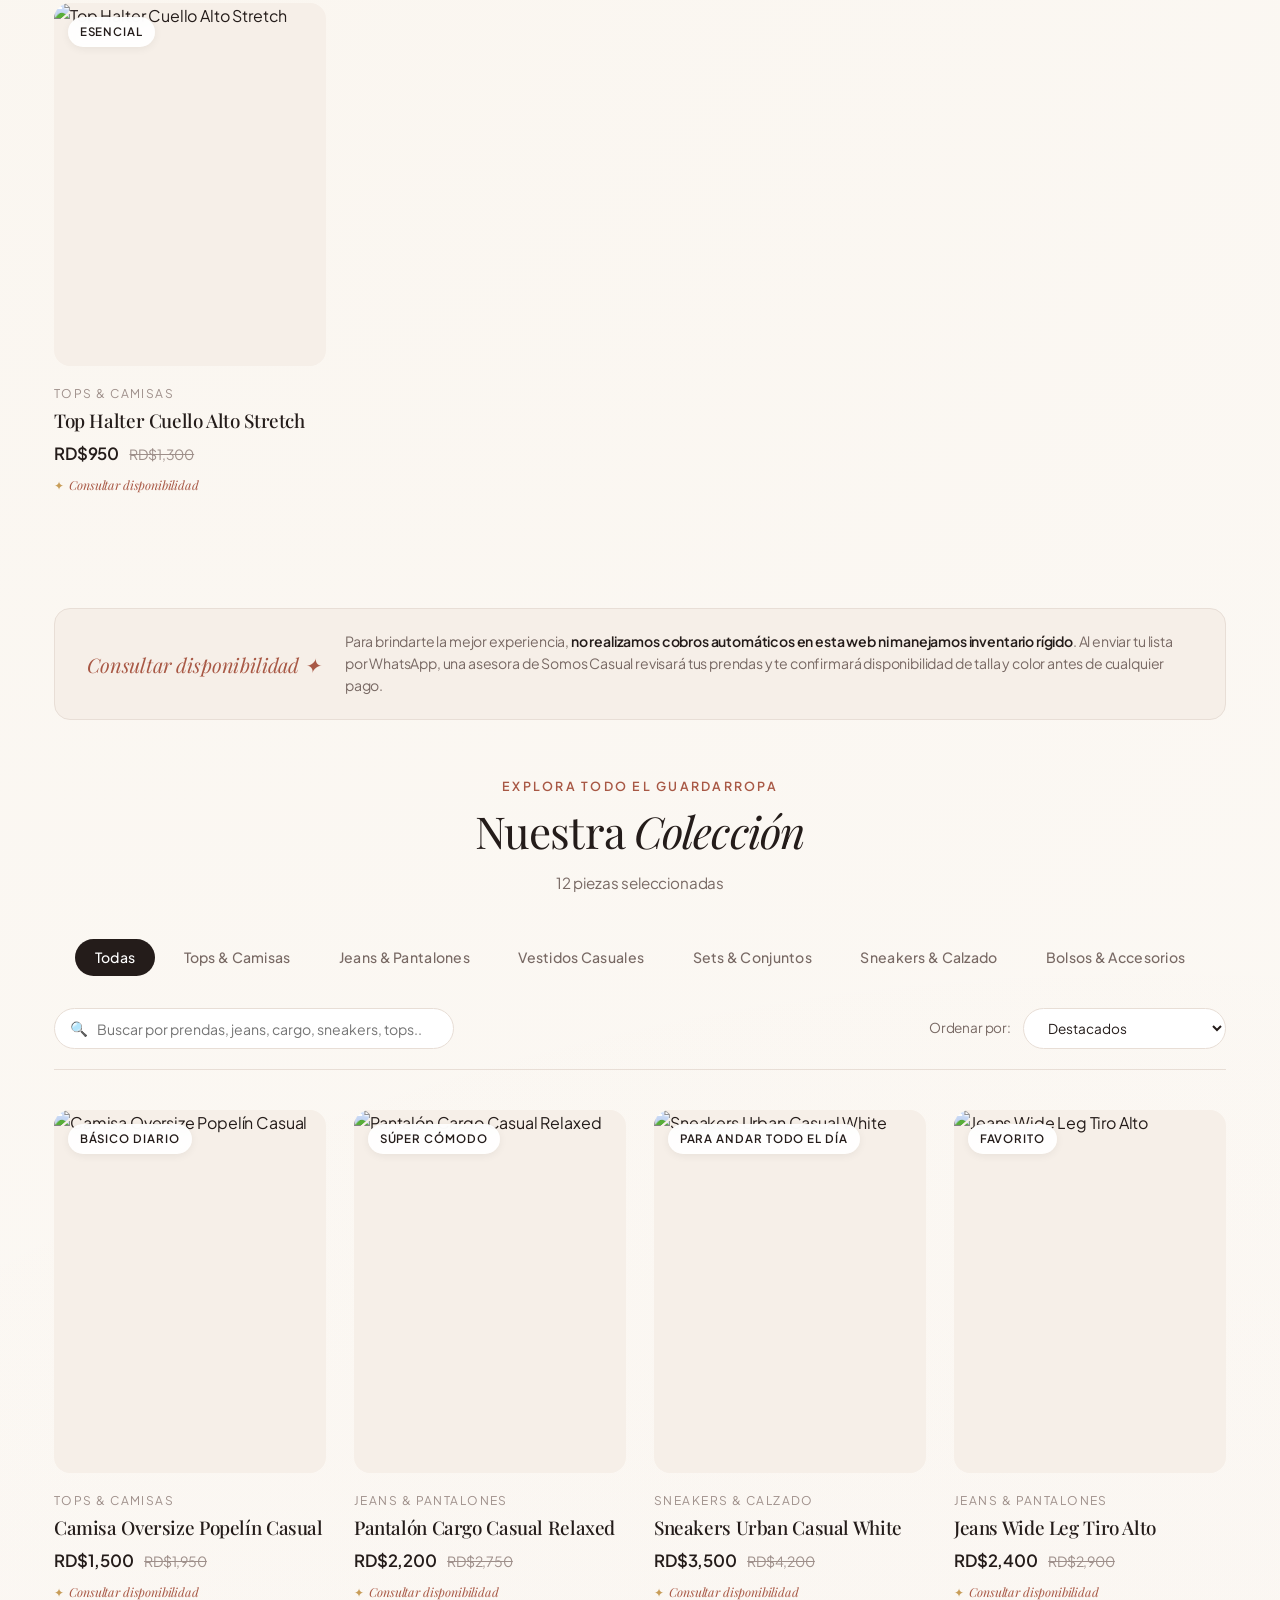
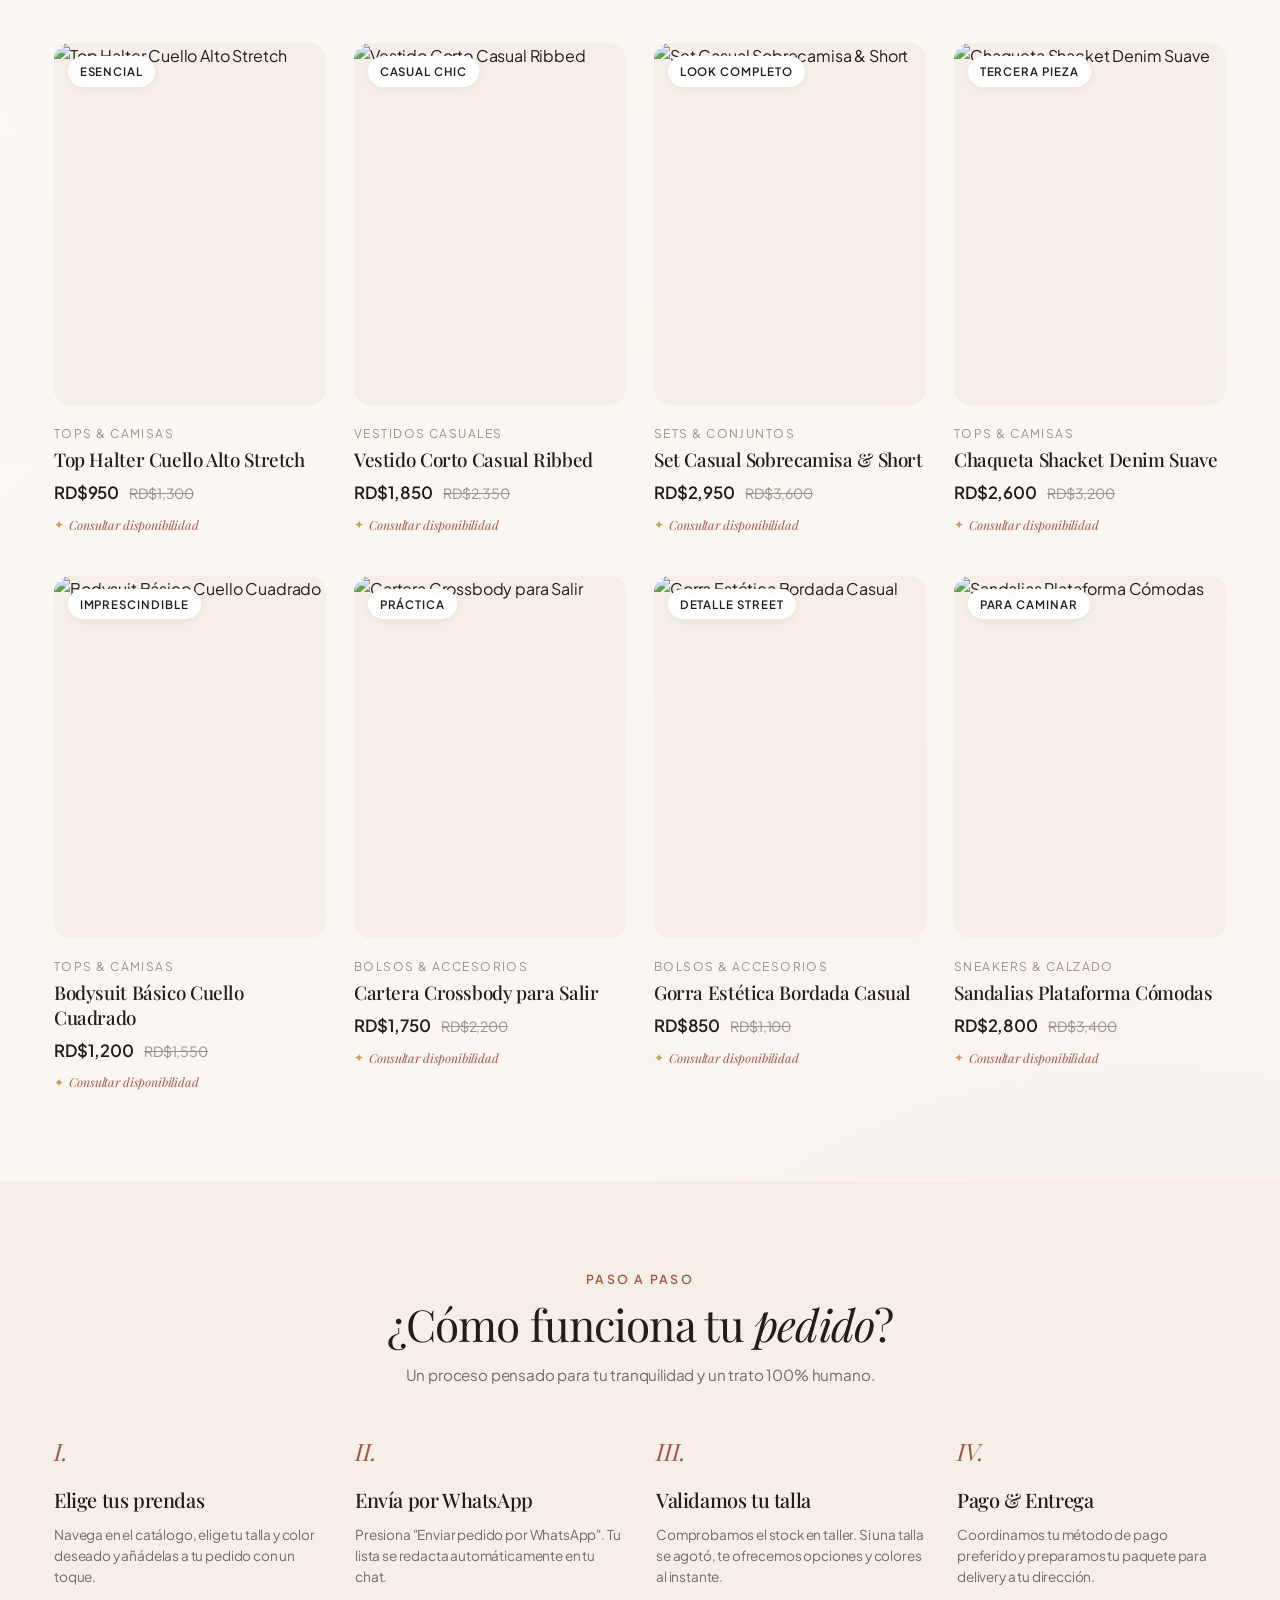
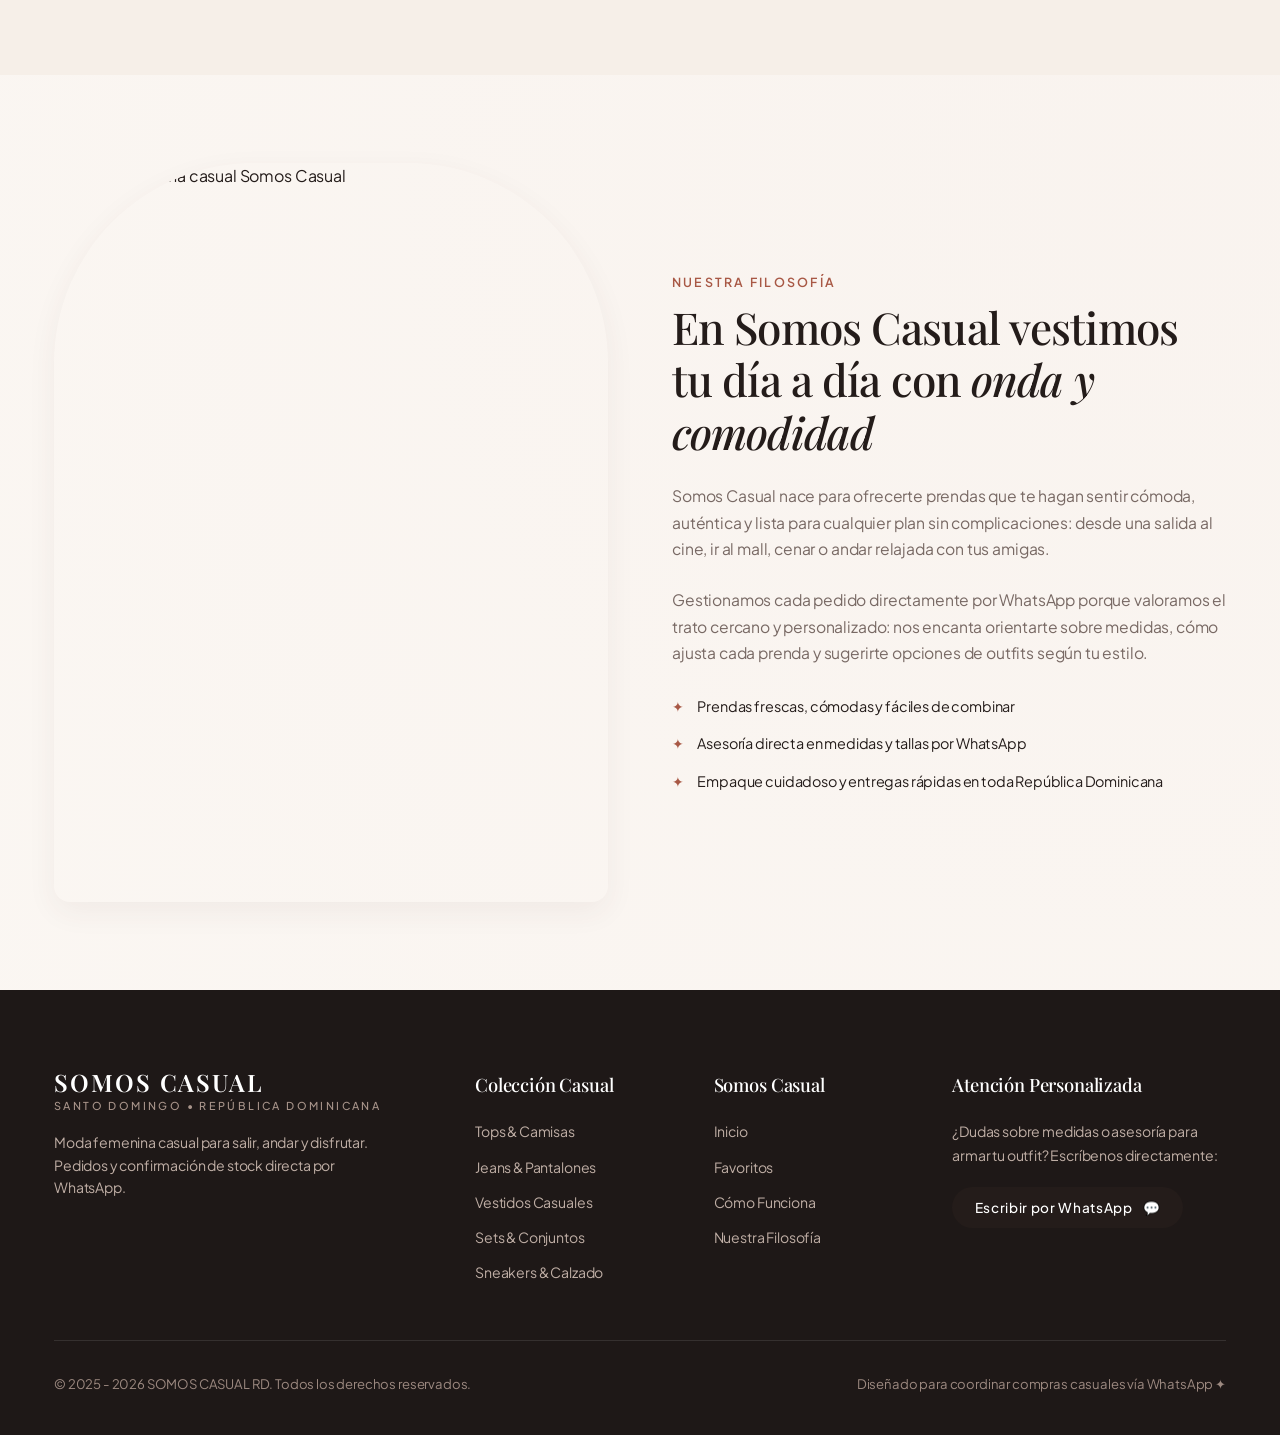
==== commit 9f6b2ea8: "Branding: Homogeneizar nombre Somos Casual en todos los módulos y almacenamiento" ====
--- a/index.html
+++ b/index.html
@@ -122,7 +122,7 @@
             <div class="hero-image-frame">
               <img 
                 src="https://images.unsplash.com/photo-1515886657613-9f3515b0c78f?auto=format&fit=crop&w=1000&q=80" 
-                alt="Outfits casuales para salir y andar Aura Atelier" 
+                alt="Outfits casuales para salir y andar Somos Casual" 
               />
             </div>
             
@@ -159,7 +159,7 @@
       <div class="inquiry-editorial-banner">
         <div class="inquiry-badge-tag">Consultar disponibilidad ✦</div>
         <div class="inquiry-banner-text">
-          Para brindarte la mejor experiencia, <strong>no realizamos cobros automáticos en esta web ni manejamos inventario rígido</strong>. Al enviar tu lista por WhatsApp, una asesora de nuestro atelier revisará tus prendas y te confirmará disponibilidad de talla y color antes de cualquier pago.
+          Para brindarte la mejor experiencia, <strong>no realizamos cobros automáticos en esta web ni manejamos inventario rígido</strong>. Al enviar tu lista por WhatsApp, una asesora de Somos Casual revisará tus prendas y te confirmará disponibilidad de talla y color antes de cualquier pago.
         </div>
       </div>
     </section>
--- a/css/main.css
+++ b/css/main.css
@@ -1,5 +1,5 @@
 /* ==========================================================================
-   AURA ATELIER RD - ARCHIVO PRINCIPAL CSS MODULAR
+   SOMOS CASUAL - ARCHIVO PRINCIPAL CSS MODULAR
    Organización modular por componentes y secciones
    ========================================================================== */
 @import 'variables.css';
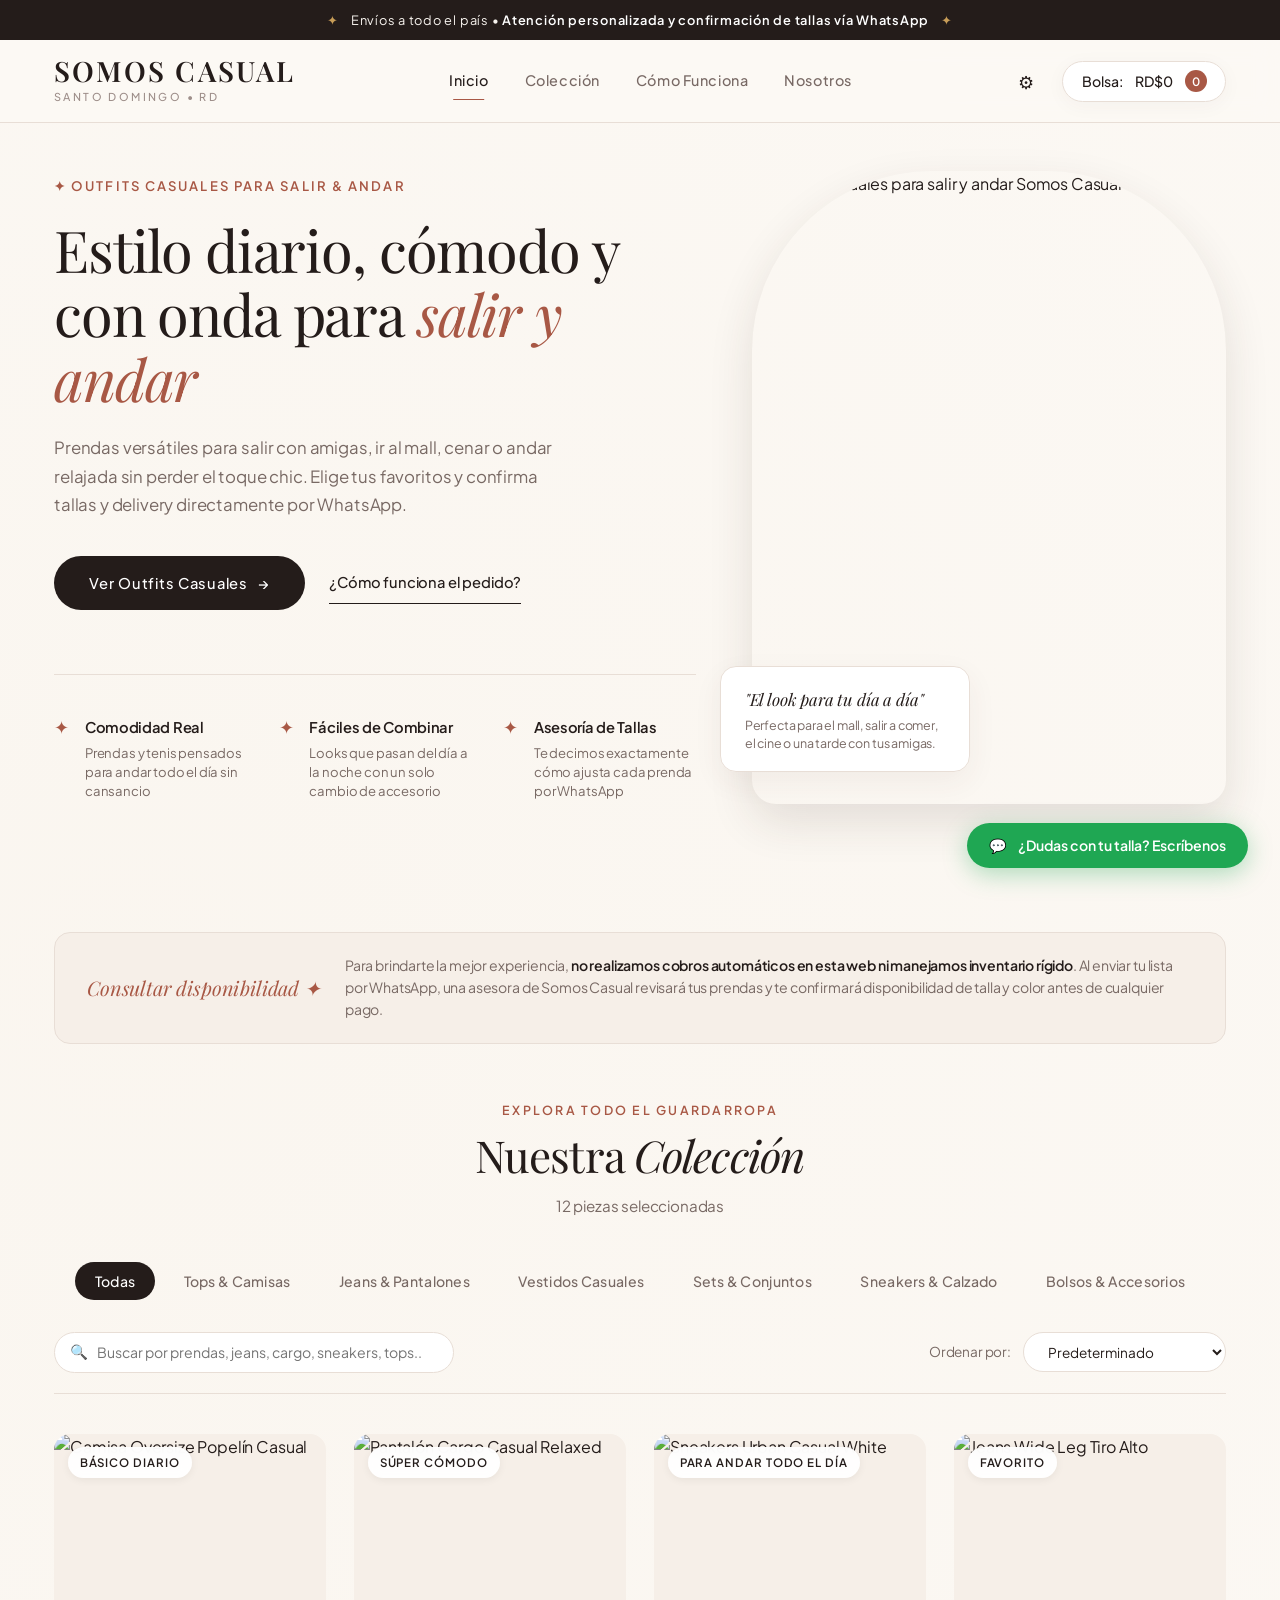
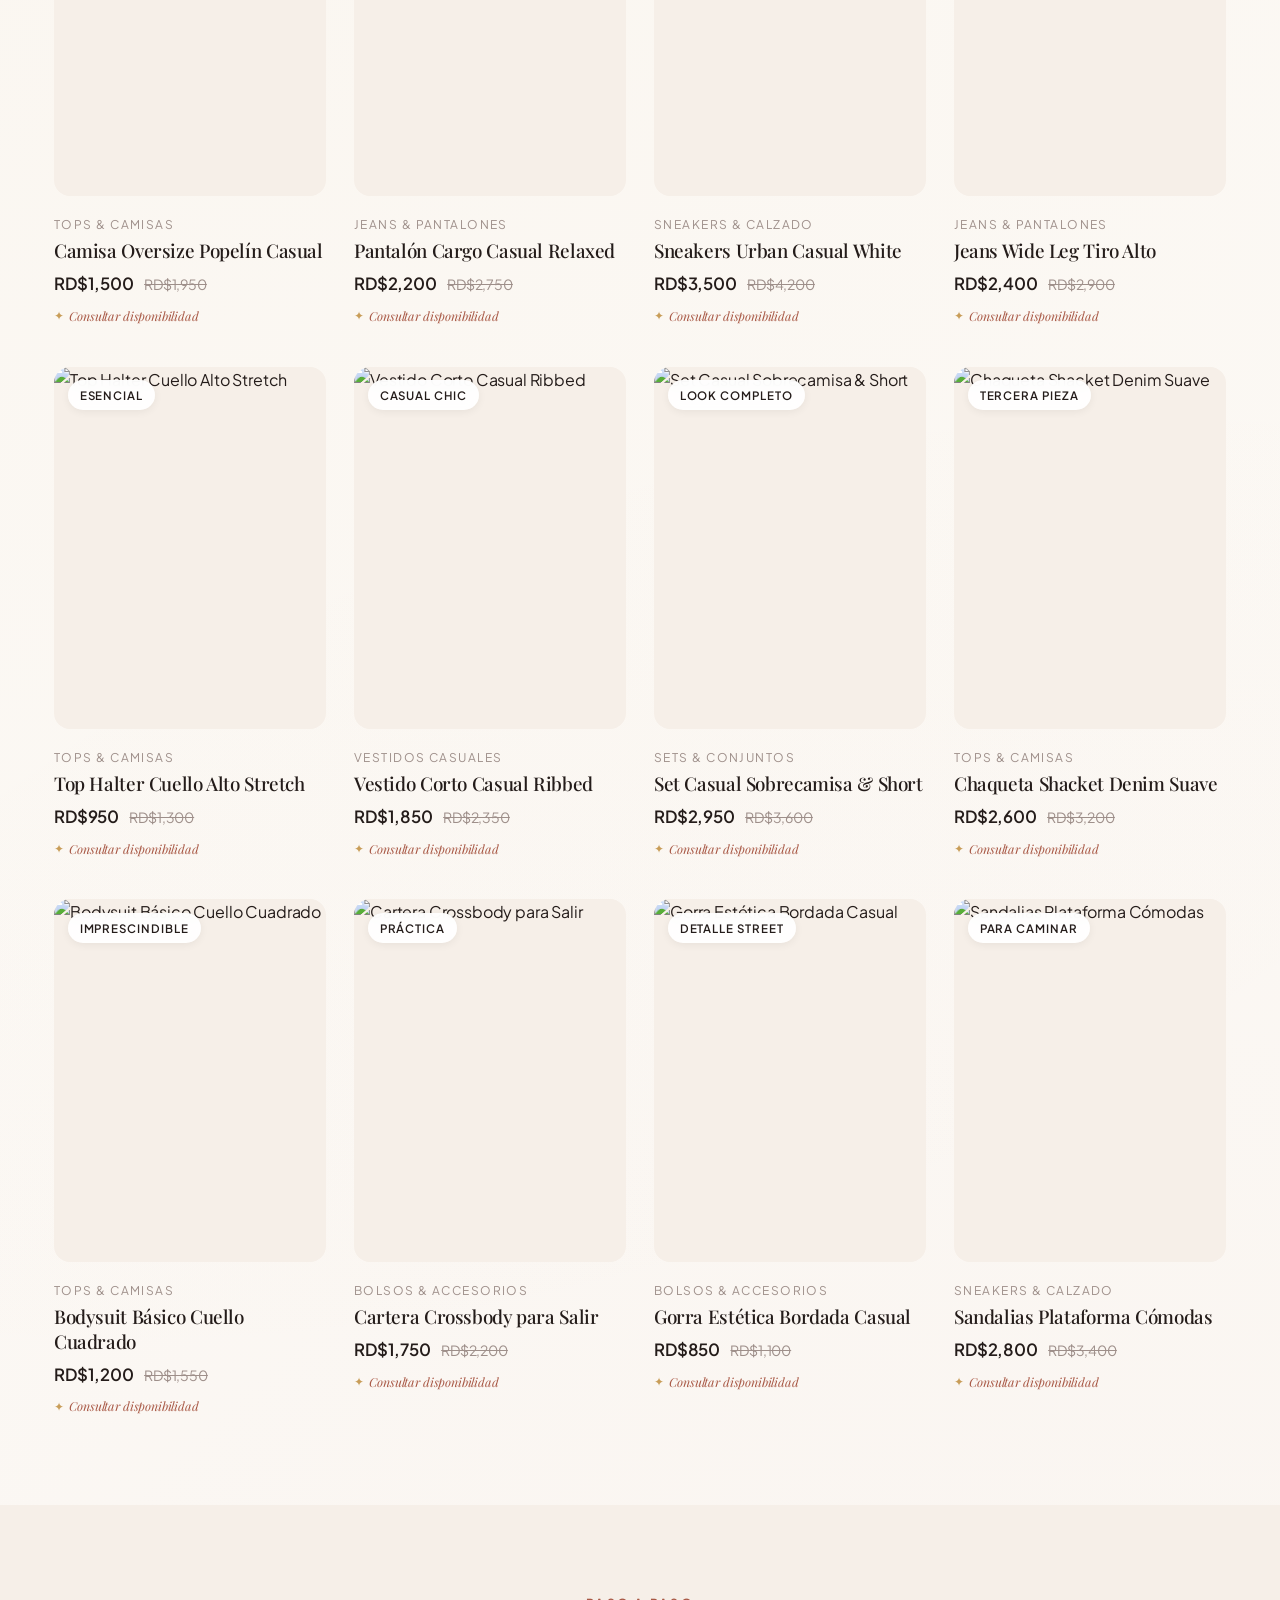
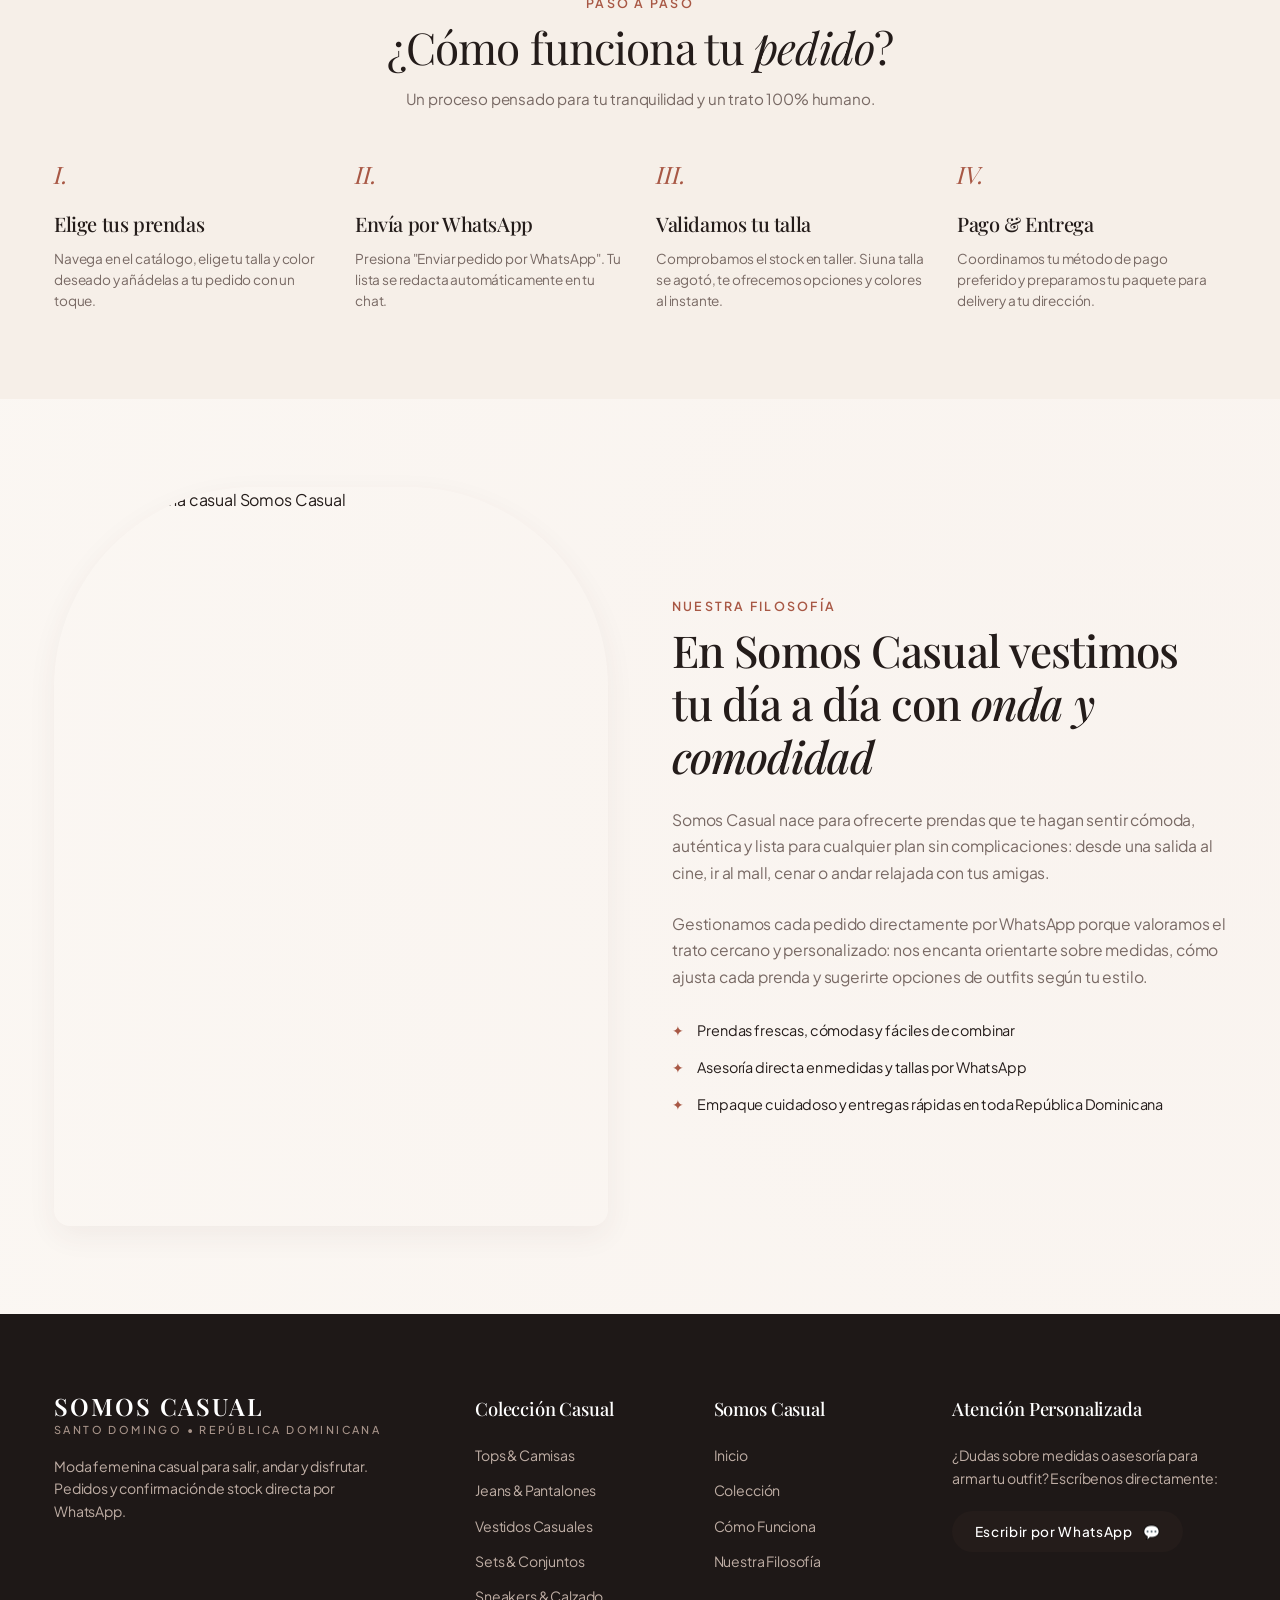
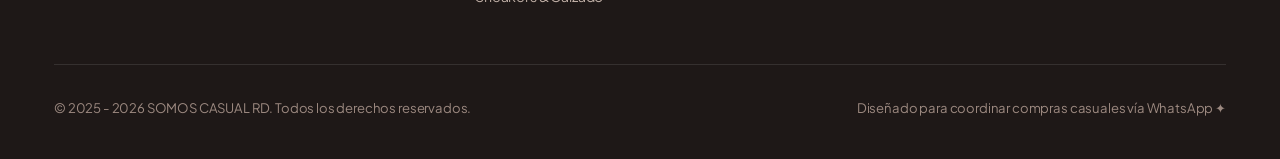
==== commit dba0eec8: "Catálogo: Remover sección, opción de filtro y enlaces de piezas destacadas" ====
--- a/index.html
+++ b/index.html
@@ -43,7 +43,6 @@
       <nav class="nav-links" aria-label="Navegación principal">
         <a href="#hero" class="nav-link active">Inicio</a>
         <a href="#catalogo" class="nav-link">Colección</a>
-        <a href="#destacados" class="nav-link">Favoritos</a>
         <a href="#como-funciona" class="nav-link">Cómo Funciona</a>
         <a href="#somos-casual" class="nav-link">Nosotros</a>
       </nav>
@@ -135,22 +134,6 @@
       </div>
     </section>
 
-    <!-- =======================================================================
-         PIEZAS DESTACADAS (FAVORITOS DE LA TEMPORADA)
-         ======================================================================= -->
-    <section class="container" id="destacados" style="padding-top: 2rem; padding-bottom: 3.5rem;">
-      <div class="section-editorial-header">
-        <span class="section-label">Selección Exclusiva</span>
-        <h2 class="section-headline">Piezas <em>Destacadas</em></h2>
-        <p class="section-subtext">
-          Los diseños más pedidos de la temporada. Precios claros en Pesos Dominicanos (RD$).
-        </p>
-      </div>
-
-      <div class="product-grid-chic" id="featuredProductsGrid">
-        <!-- Renderizado dinámico vía JavaScript -->
-      </div>
-    </section>
 
     <!-- =======================================================================
          AVISO EDITORIAL DE DISPONIBILIDAD (CRÍTICO)
@@ -201,7 +184,7 @@
         <div style="display: flex; align-items: center; gap: 0.75rem;">
           <label for="catalogSortSelect" style="font-size: 0.85rem; color: var(--text-muted);">Ordenar por:</label>
           <select class="sort-chic-select" id="catalogSortSelect" aria-label="Ordenar prendas">
-            <option value="featured">Destacados</option>
+            <option value="default">Predeterminado</option>
             <option value="price-low">Precio: Menor a Mayor</option>
             <option value="price-high">Precio: Mayor a Menor</option>
             <option value="name-asc">Nombre (A - Z)</option>
@@ -344,7 +327,7 @@
           <div class="footer-col-title">Somos Casual</div>
           <ul class="footer-links-list">
             <li><a href="#hero">Inicio</a></li>
-            <li><a href="#destacados">Favoritos</a></li>
+            <li><a href="#catalogo">Colección</a></li>
             <li><a href="#como-funciona">Cómo Funciona</a></li>
             <li><a href="#somos-casual">Nuestra Filosofía</a></li>
           </ul>
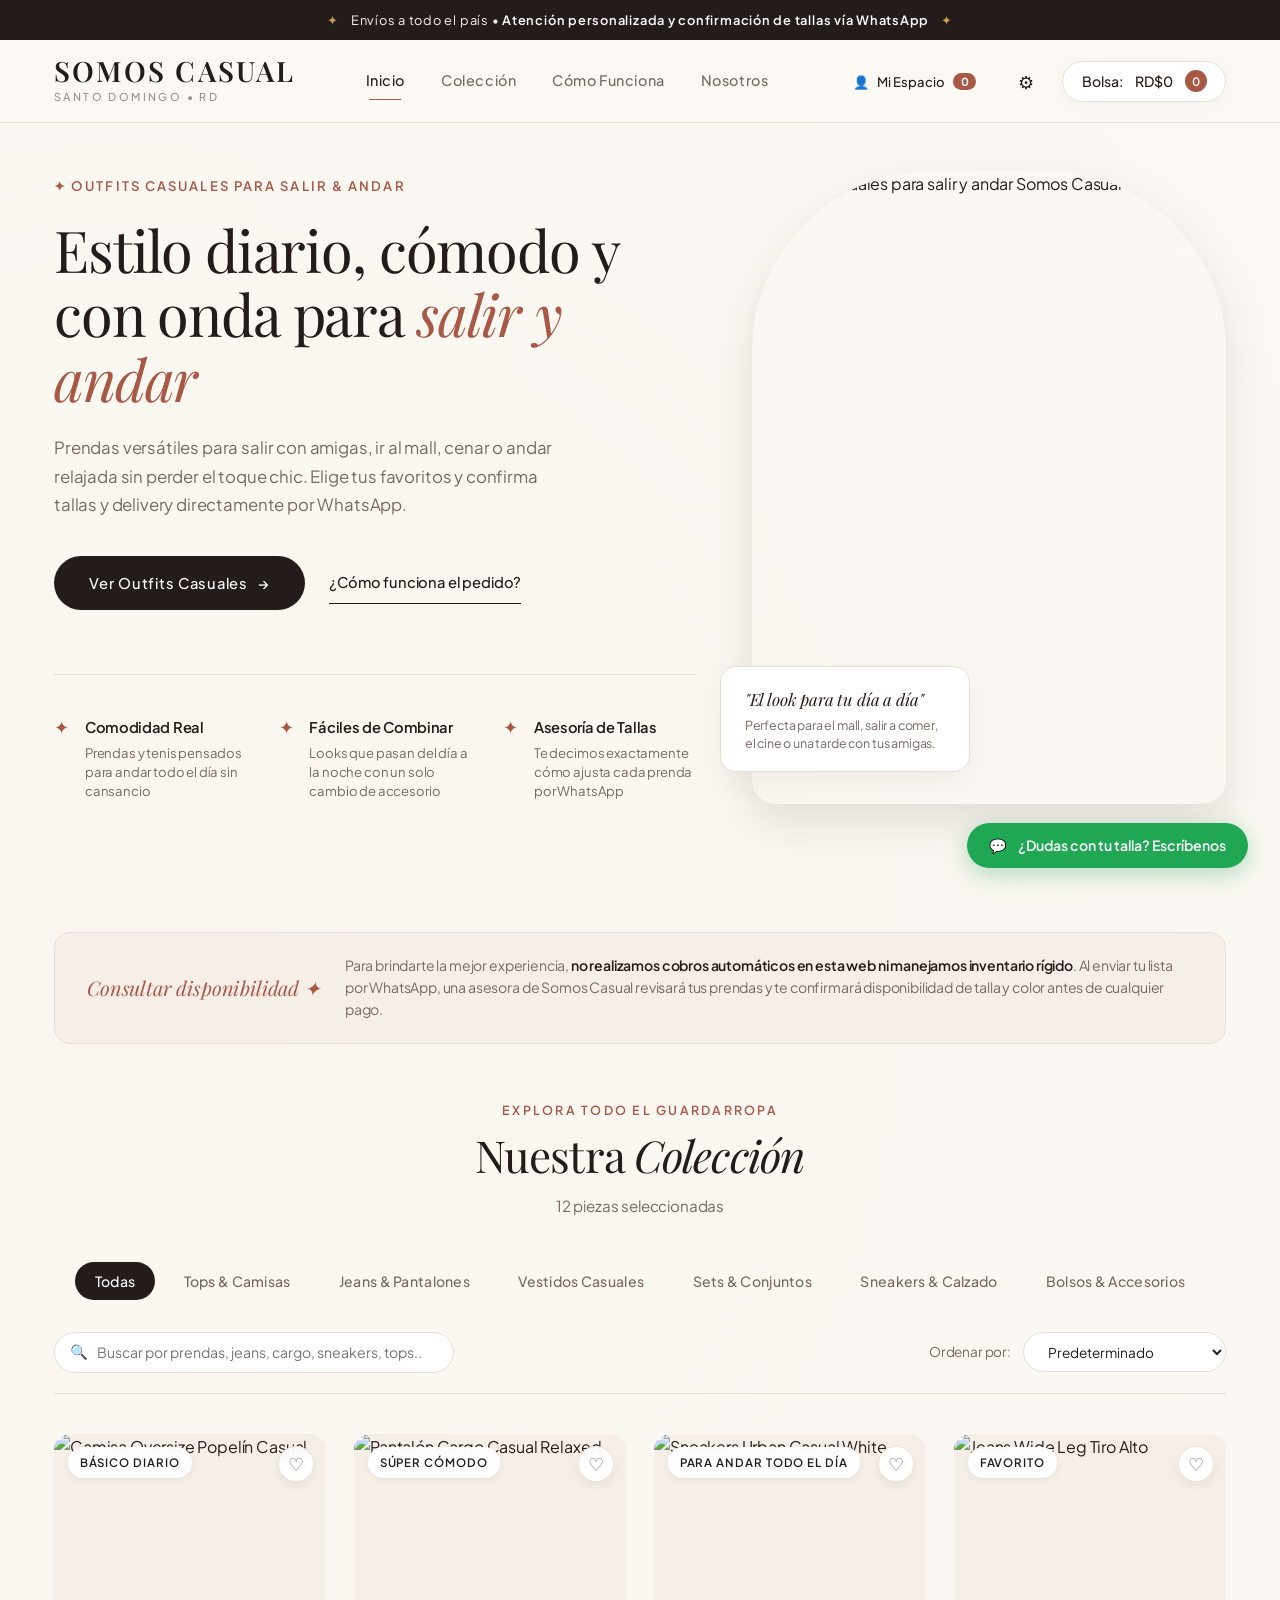
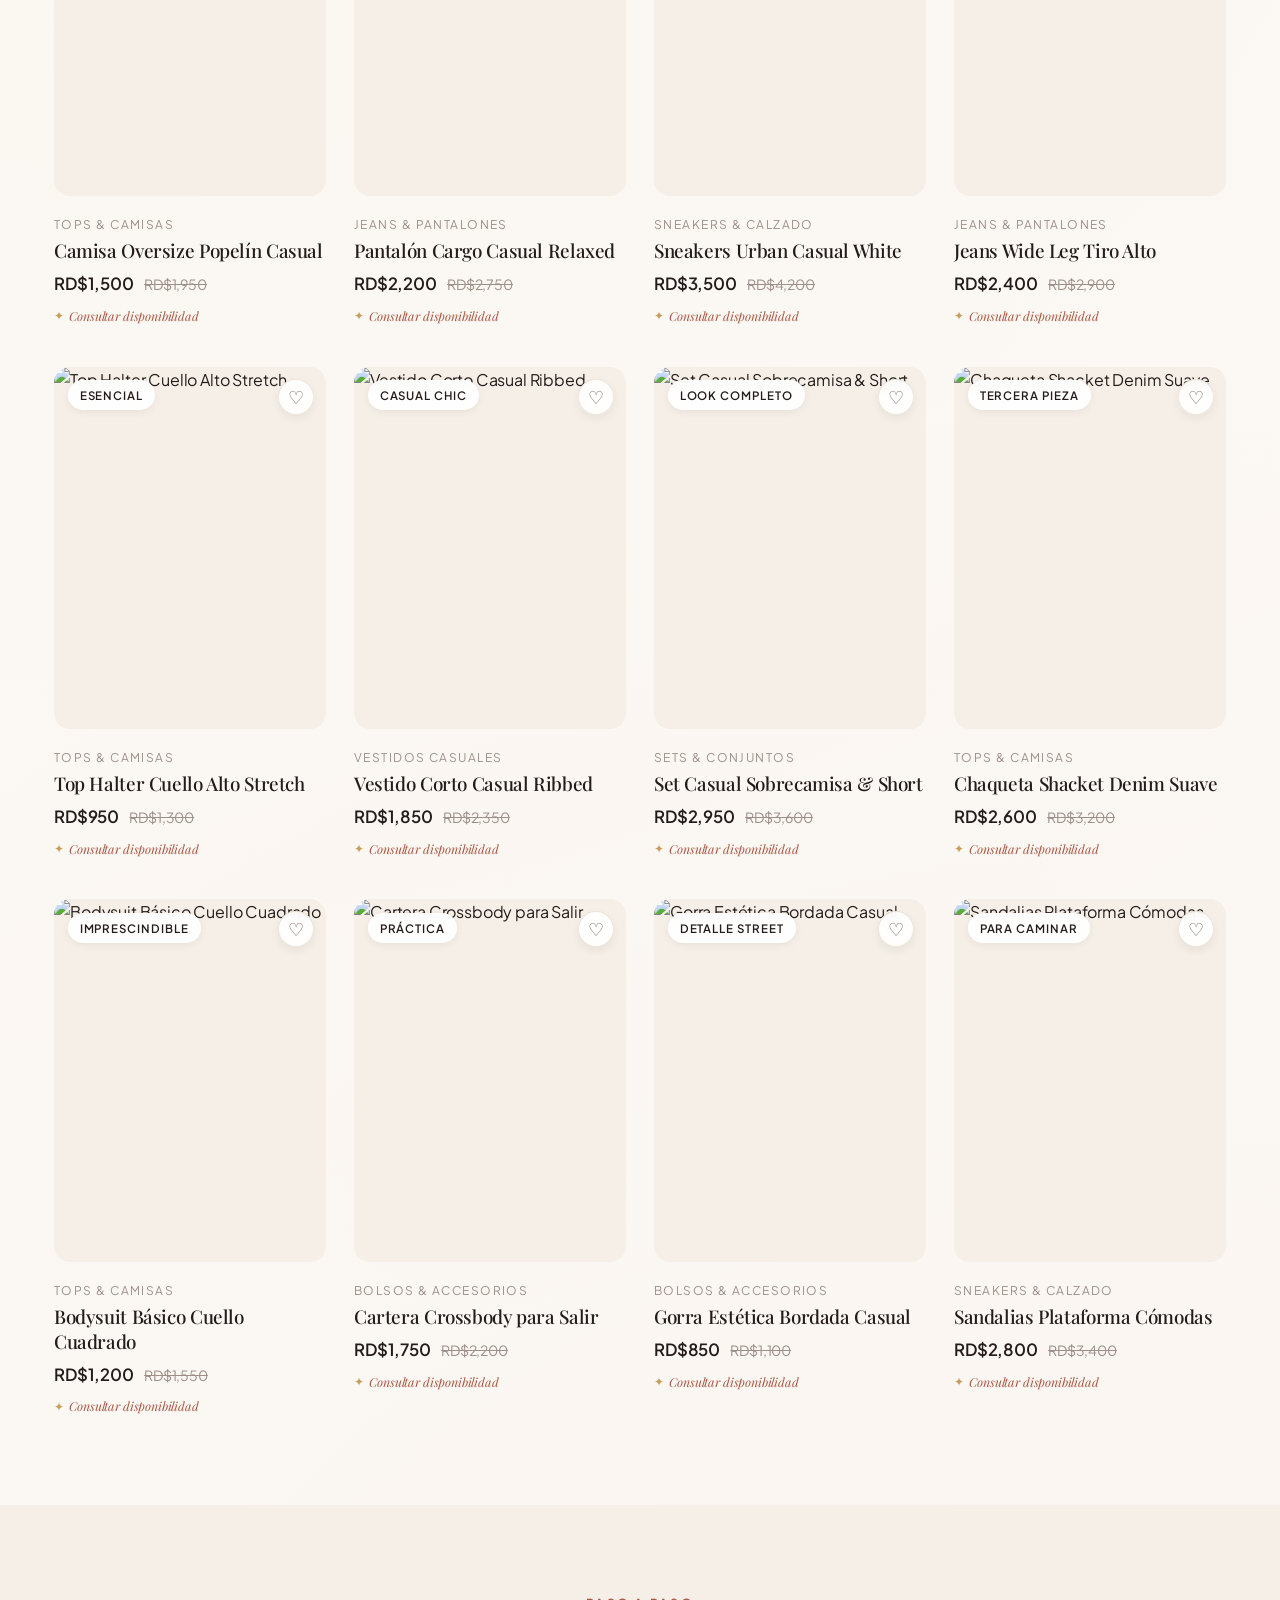
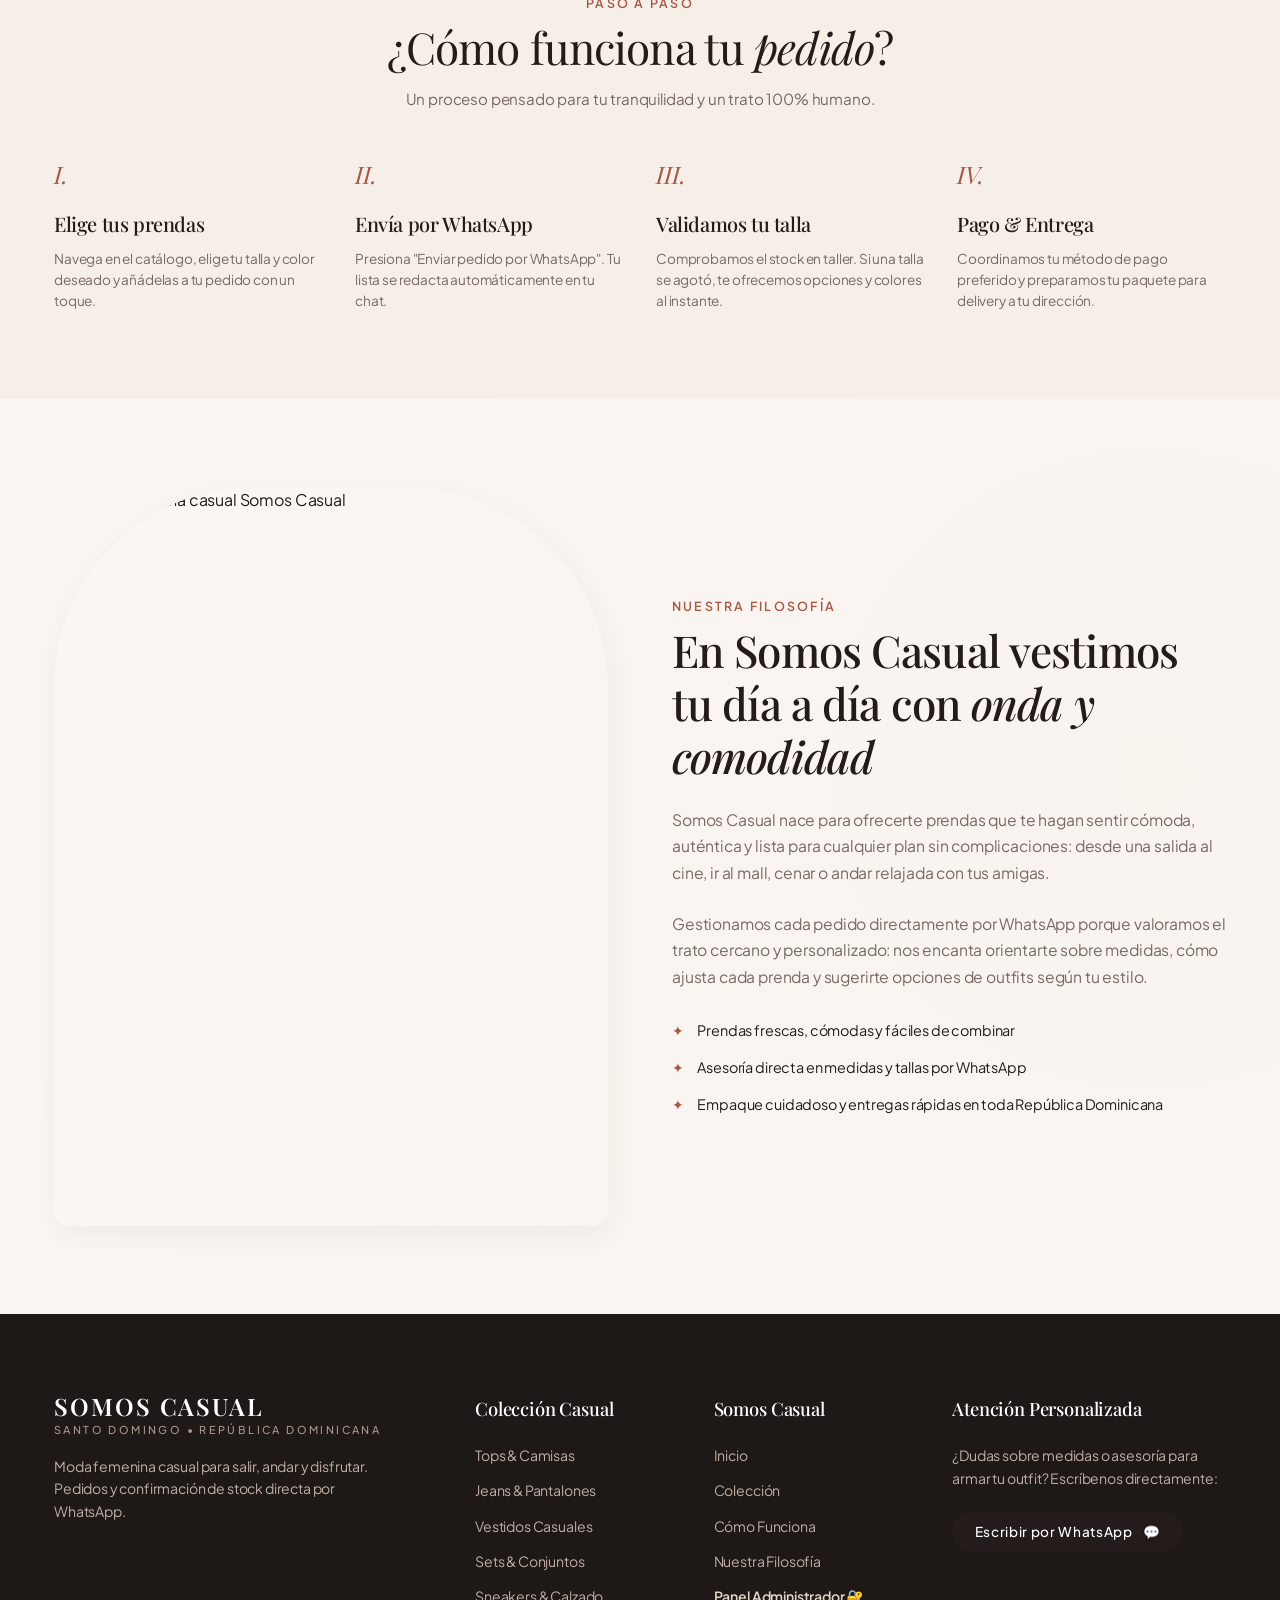
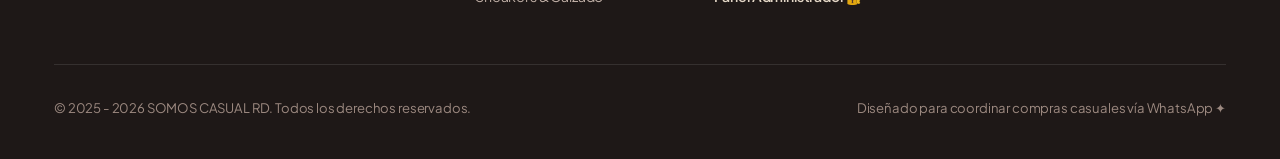
==== commit 0545b852: "Feat: Implementar Panel de Cliente (Mi Espacio) y Panel de Administración (admin.html)" ====
--- a/index.html
+++ b/index.html
@@ -16,6 +16,7 @@
 
   <!-- Estilos Femeninos Editoriales Modulares -->
   <link rel="stylesheet" href="css/main.css">
+  <link rel="stylesheet" href="css/client-panel.css">
 </head>
 <body>
 
@@ -49,6 +50,13 @@
 
       <!-- Acciones de Cabecera -->
       <div class="header-actions">
+        <!-- Espacio de la Clienta -->
+        <button class="btn-client-space" id="openClientPanelBtn" type="button" title="Mi Espacio / Mis Favoritos" aria-label="Abrir mi espacio">
+          <span>👤</span>
+          <span>Mi Espacio</span>
+          <span class="client-fav-count" style="background: var(--accent-terracotta); color: #fff; border-radius: 999px; padding: 0.1rem 0.45rem; font-size: 0.7rem; font-weight: 700;">0</span>
+        </button>
+
         <!-- Ajuste de WhatsApp -->
         <button class="btn-icon-minimal" id="openSettingsBtn" type="button" title="Configurar número WhatsApp" aria-label="Configurar WhatsApp">
           ⚙
@@ -330,6 +338,7 @@
             <li><a href="#catalogo">Colección</a></li>
             <li><a href="#como-funciona">Cómo Funciona</a></li>
             <li><a href="#somos-casual">Nuestra Filosofía</a></li>
+            <li><a href="admin.html" style="color: #e2d5c5; font-weight: 600;">Panel Administrador 🔐</a></li>
           </ul>
         </div>
 
@@ -523,6 +532,107 @@
   </div>
 
   <!-- =========================================================================
+       DRAWER LATERAL "MI ESPACIO" (PANEL DE LA CLIENTA)
+       ========================================================================= -->
+  <div class="client-drawer-backdrop" id="clientDrawerBackdrop" role="dialog" aria-modal="true" aria-labelledby="clientDrawerTitle">
+    <div class="client-drawer-panel">
+      <!-- Encabezado -->
+      <div class="client-drawer-header">
+        <div class="client-drawer-title-area">
+          <h3 id="clientDrawerTitle">Mi Espacio</h3>
+          <p>Tus datos de entrega, favoritos y pedidos</p>
+        </div>
+        <button class="drawer-close-btn" id="closeClientPanelBtn" type="button" aria-label="Cerrar mi espacio">✕</button>
+      </div>
+
+      <!-- Barra de Pestañas -->
+      <div class="client-tabs-nav">
+        <button class="client-tab-btn active" type="button" data-tab="clientTabFavorites">
+          Mis Favoritos (<span class="client-fav-count">0</span>)
+        </button>
+        <button class="client-tab-btn" type="button" data-tab="clientTabProfile">
+          Datos de Entrega
+        </button>
+        <button class="client-tab-btn" type="button" data-tab="clientTabOrders">
+          Mis Pedidos
+        </button>
+      </div>
+
+      <!-- Contenido con scroll -->
+      <div class="client-tab-content-zone">
+        <!-- Pestaña 1: Favoritos -->
+        <div class="client-tab-pane active" id="clientTabFavorites">
+          <div id="clientWishlistContainer"></div>
+          <div class="cart-empty-msg" id="clientWishlistEmpty" style="display: none; padding: 2.5rem 1rem; text-align: center;">
+            <div class="icon" style="font-size: 2.5rem; margin-bottom: 0.5rem;">♡</div>
+            <h4 class="serif-font" style="font-size: 1.25rem;">Aún no tienes favoritos</h4>
+            <p style="color: var(--text-muted); font-size: 0.85rem; margin-top: 0.4rem;">
+              Pulsa el corazón en cualquier prenda del catálogo para guardarla aquí.
+            </p>
+          </div>
+        </div>
+
+        <!-- Pestaña 2: Datos de Entrega -->
+        <div class="client-tab-pane" id="clientTabProfile">
+          <form id="clientProfileForm">
+            <div class="client-form-group">
+              <label for="clientNameInput">Tu Nombre Completo</label>
+              <input type="text" class="chic-input" id="clientNameInput" placeholder="Ej. Laura Sánchez" required />
+            </div>
+
+            <div class="client-form-group">
+              <label for="clientPhoneInput">Teléfono / WhatsApp</label>
+              <input type="tel" class="chic-input" id="clientPhoneInput" placeholder="Ej. 809-555-0123" />
+              <span class="client-form-help">Para coordinar la confirmación y entrega</span>
+            </div>
+
+            <div class="client-form-group">
+              <label for="clientCityInput">Sector y Ciudad (República Dominicana)</label>
+              <input type="text" class="chic-input" id="clientCityInput" placeholder="Ej. Piantini, Santo Domingo" required />
+            </div>
+
+            <div class="client-form-group">
+              <label for="clientSizeInput">Talla Habitual de Ropa</label>
+              <input type="text" class="chic-input" id="clientSizeInput" placeholder="Ej. Talla M / Pantalón 34" />
+            </div>
+
+            <div class="client-form-group">
+              <label for="clientNotesInput">Preferencias o Referencias de Entrega</label>
+              <textarea class="chic-input" id="clientNotesInput" rows="2" placeholder="Ej. Edificio Torre Bella, apto 4B. Entregar por la tarde."></textarea>
+            </div>
+
+            <button type="submit" class="btn-chic-primary" style="width: 100%; justify-content: center; margin-top: 0.5rem;">
+              Guardar Mis Datos
+            </button>
+            <span class="client-form-help" style="text-align: center; margin-top: 0.75rem;">
+              ✦ Estos datos se cargarán automáticamente al enviar tu pedido por WhatsApp.
+            </span>
+          </form>
+        </div>
+
+        <!-- Pestaña 3: Historial de Pedidos -->
+        <div class="client-tab-pane" id="clientTabOrders">
+          <div id="clientOrdersContainer"></div>
+          <div class="cart-empty-msg" id="clientOrdersEmpty" style="display: none; padding: 2.5rem 1rem; text-align: center;">
+            <div class="icon" style="font-size: 2.5rem; margin-bottom: 0.5rem;">🛍️</div>
+            <h4 class="serif-font" style="font-size: 1.25rem;">No tienes pedidos registrados</h4>
+            <p style="color: var(--text-muted); font-size: 0.85rem; margin-top: 0.4rem;">
+              Cuando envíes un pedido por WhatsApp, quedará registrado aquí.
+            </p>
+          </div>
+        </div>
+      </div>
+
+      <!-- Pie del Drawer -->
+      <div class="client-drawer-footer">
+        <button class="btn-chic-primary" type="button" style="width: 100%; justify-content: center; background: #25d366; border-color: #25d366;" onclick="openDirectWhatsAppInquiry()">
+          <span>Hablar con mi asesora</span> 💬
+        </button>
+      </div>
+    </div>
+  </div>
+
+  <!-- =========================================================================
        MODAL DE AJUSTES (CONFIGURACIÓN WHATSAPP)
        ========================================================================= -->
   <div class="modal-backdrop" id="settingsModalBackdrop" role="dialog" aria-modal="true">
@@ -586,6 +696,7 @@
 
   <!-- JavaScript Modular -->
   <script src="js/data.js"></script>
+  <script src="js/client-panel.js"></script>
   <script src="js/cart.js"></script>
   <script src="js/catalog.js"></script>
   <script src="js/modal.js"></script>
--- a/css/client-panel.css
+++ b/css/client-panel.css
@@ -0,0 +1,297 @@
+/* ==========================================================================
+   SOMOS CASUAL - PANEL DE LA CLIENTA (MI ESPACIO CHIC)
+   Drawer lateral para datos de entrega, favoritos e historial de pedidos
+   ========================================================================== */
+
+/* Botón de favoritos en tarjeta de producto */
+.product-fav-btn {
+  position: absolute;
+  top: 0.75rem;
+  right: 0.75rem;
+  width: 36px;
+  height: 36px;
+  border-radius: 50%;
+  background: rgba(255, 255, 255, 0.9);
+  backdrop-filter: blur(6px);
+  border: 1px solid rgba(226, 213, 197, 0.6);
+  color: var(--text-muted);
+  font-size: 1.1rem;
+  display: flex;
+  align-items: center;
+  justify-content: center;
+  cursor: pointer;
+  z-index: 4;
+  transition: all var(--trans-fast);
+  box-shadow: 0 4px 10px rgba(0, 0, 0, 0.06);
+}
+
+.product-fav-btn:hover {
+  transform: scale(1.1);
+  color: var(--accent-terracotta);
+  background: #ffffff;
+}
+
+.product-fav-btn.active {
+  color: #e11d48;
+  background: #fff;
+  border-color: #fda4af;
+}
+
+/* Botón en cabecera */
+.btn-client-space {
+  display: inline-flex;
+  align-items: center;
+  gap: 0.5rem;
+  background: transparent;
+  border: 1px solid var(--border-soft);
+  color: var(--text-main);
+  padding: 0.5rem 0.9rem;
+  border-radius: 999px;
+  font-family: var(--font-sans);
+  font-size: 0.82rem;
+  font-weight: 500;
+  cursor: pointer;
+  transition: all var(--trans-fast);
+}
+
+.btn-client-space:hover {
+  border-color: var(--accent-terracotta);
+  color: var(--accent-terracotta);
+  background: rgba(168, 88, 69, 0.04);
+}
+
+/* Backdrop del Drawer de la Clienta */
+.client-drawer-backdrop {
+  position: fixed;
+  inset: 0;
+  background: rgba(26, 20, 18, 0.45);
+  backdrop-filter: blur(4px);
+  z-index: 2100;
+  display: flex;
+  justify-content: flex-end;
+  opacity: 0;
+  visibility: hidden;
+  transition: opacity 0.3s ease, visibility 0.3s ease;
+}
+
+.client-drawer-backdrop.active {
+  opacity: 1;
+  visibility: visible;
+}
+
+/* Panel Deslizante */
+.client-drawer-panel {
+  width: 100%;
+  max-width: 480px;
+  height: 100%;
+  background: #ffffff;
+  box-shadow: -10px 0 35px rgba(0, 0, 0, 0.12);
+  display: flex;
+  flex-direction: column;
+  transform: translateX(100%);
+  transition: transform 0.35s cubic-bezier(0.16, 1, 0.3, 1);
+  position: relative;
+}
+
+.client-drawer-backdrop.active .client-drawer-panel {
+  transform: translateX(0);
+}
+
+/* Encabezado */
+.client-drawer-header {
+  padding: 1.5rem;
+  border-bottom: 1px solid var(--border-soft);
+  display: flex;
+  align-items: center;
+  justify-content: space-between;
+  background: var(--bg-card);
+}
+
+.client-drawer-title-area h3 {
+  font-family: var(--font-serif);
+  font-size: 1.35rem;
+  font-weight: 600;
+  color: var(--text-main);
+  margin-bottom: 0.2rem;
+}
+
+.client-drawer-title-area p {
+  font-size: 0.8rem;
+  color: var(--text-muted);
+}
+
+/* Pestañas de Navegación del Panel */
+.client-tabs-nav {
+  display: flex;
+  border-bottom: 1px solid var(--border-soft);
+  background: #faf8f5;
+  padding: 0 1rem;
+}
+
+.client-tab-btn {
+  flex: 1;
+  padding: 0.85rem 0.5rem;
+  text-align: center;
+  background: none;
+  border: none;
+  border-bottom: 2px solid transparent;
+  font-family: var(--font-sans);
+  font-size: 0.82rem;
+  font-weight: 600;
+  color: var(--text-muted);
+  cursor: pointer;
+  transition: all var(--trans-fast);
+}
+
+.client-tab-btn:hover {
+  color: var(--text-main);
+}
+
+.client-tab-btn.active {
+  color: var(--accent-terracotta);
+  border-bottom-color: var(--accent-terracotta);
+}
+
+/* Contenido con scroll */
+.client-tab-content-zone {
+  flex: 1;
+  overflow-y: auto;
+  padding: 1.5rem;
+  background: #ffffff;
+}
+
+.client-tab-pane {
+  display: none;
+}
+
+.client-tab-pane.active {
+  display: block;
+}
+
+/* Tarjetas de Favoritos */
+.fav-item-card {
+  display: flex;
+  gap: 1rem;
+  padding: 1rem;
+  border-radius: var(--radius-md);
+  border: 1px solid var(--border-soft);
+  margin-bottom: 1rem;
+  align-items: center;
+  background: #fff;
+  transition: all var(--trans-fast);
+}
+
+.fav-item-card:hover {
+  border-color: var(--border-strong);
+  box-shadow: 0 4px 12px rgba(0,0,0,0.03);
+}
+
+.fav-item-img {
+  width: 70px;
+  height: 85px;
+  object-fit: cover;
+  border-radius: var(--radius-sm);
+  background: #f0eae1;
+}
+
+.fav-item-details {
+  flex: 1;
+}
+
+.fav-item-category {
+  font-size: 0.72rem;
+  text-transform: uppercase;
+  letter-spacing: 0.05em;
+  color: var(--accent-terracotta);
+  font-weight: 600;
+}
+
+.fav-item-name {
+  font-size: 0.92rem;
+  font-weight: 600;
+  color: var(--text-main);
+  margin: 0.2rem 0;
+}
+
+.fav-item-price {
+  font-size: 0.88rem;
+  font-weight: 700;
+  color: var(--text-main);
+}
+
+.fav-actions-row {
+  display: flex;
+  gap: 0.5rem;
+  margin-top: 0.5rem;
+}
+
+/* Tarjeta de Historial de Pedidos */
+.order-history-card {
+  padding: 1.25rem;
+  border-radius: var(--radius-md);
+  border: 1px solid var(--border-soft);
+  background: var(--bg-card);
+  margin-bottom: 1rem;
+}
+
+.order-history-header {
+  display: flex;
+  justify-content: space-between;
+  align-items: center;
+  margin-bottom: 0.75rem;
+  font-size: 0.82rem;
+  color: var(--text-muted);
+}
+
+.order-status-badge {
+  background: #e6f4ea;
+  color: #137333;
+  padding: 0.25rem 0.6rem;
+  border-radius: 999px;
+  font-size: 0.72rem;
+  font-weight: 600;
+}
+
+.order-items-summary-list {
+  font-size: 0.85rem;
+  line-height: 1.5;
+  color: var(--text-main);
+  margin-bottom: 0.75rem;
+  padding-left: 1.25rem;
+}
+
+.order-history-total {
+  display: flex;
+  justify-content: space-between;
+  font-size: 0.95rem;
+  font-weight: 700;
+  border-top: 1px dashed var(--border-soft);
+  padding-top: 0.6rem;
+  margin-top: 0.6rem;
+}
+
+/* Formulario de Datos de la Clienta */
+.client-form-group {
+  margin-bottom: 1.25rem;
+}
+
+.client-form-group label {
+  display: block;
+  font-size: 0.82rem;
+  font-weight: 600;
+  color: var(--text-main);
+  margin-bottom: 0.35rem;
+}
+
+.client-form-help {
+  font-size: 0.75rem;
+  color: var(--text-muted);
+  margin-top: 0.3rem;
+  display: block;
+}
+
+.client-drawer-footer {
+  padding: 1.25rem 1.5rem;
+  border-top: 1px solid var(--border-soft);
+  background: var(--bg-card);
+}
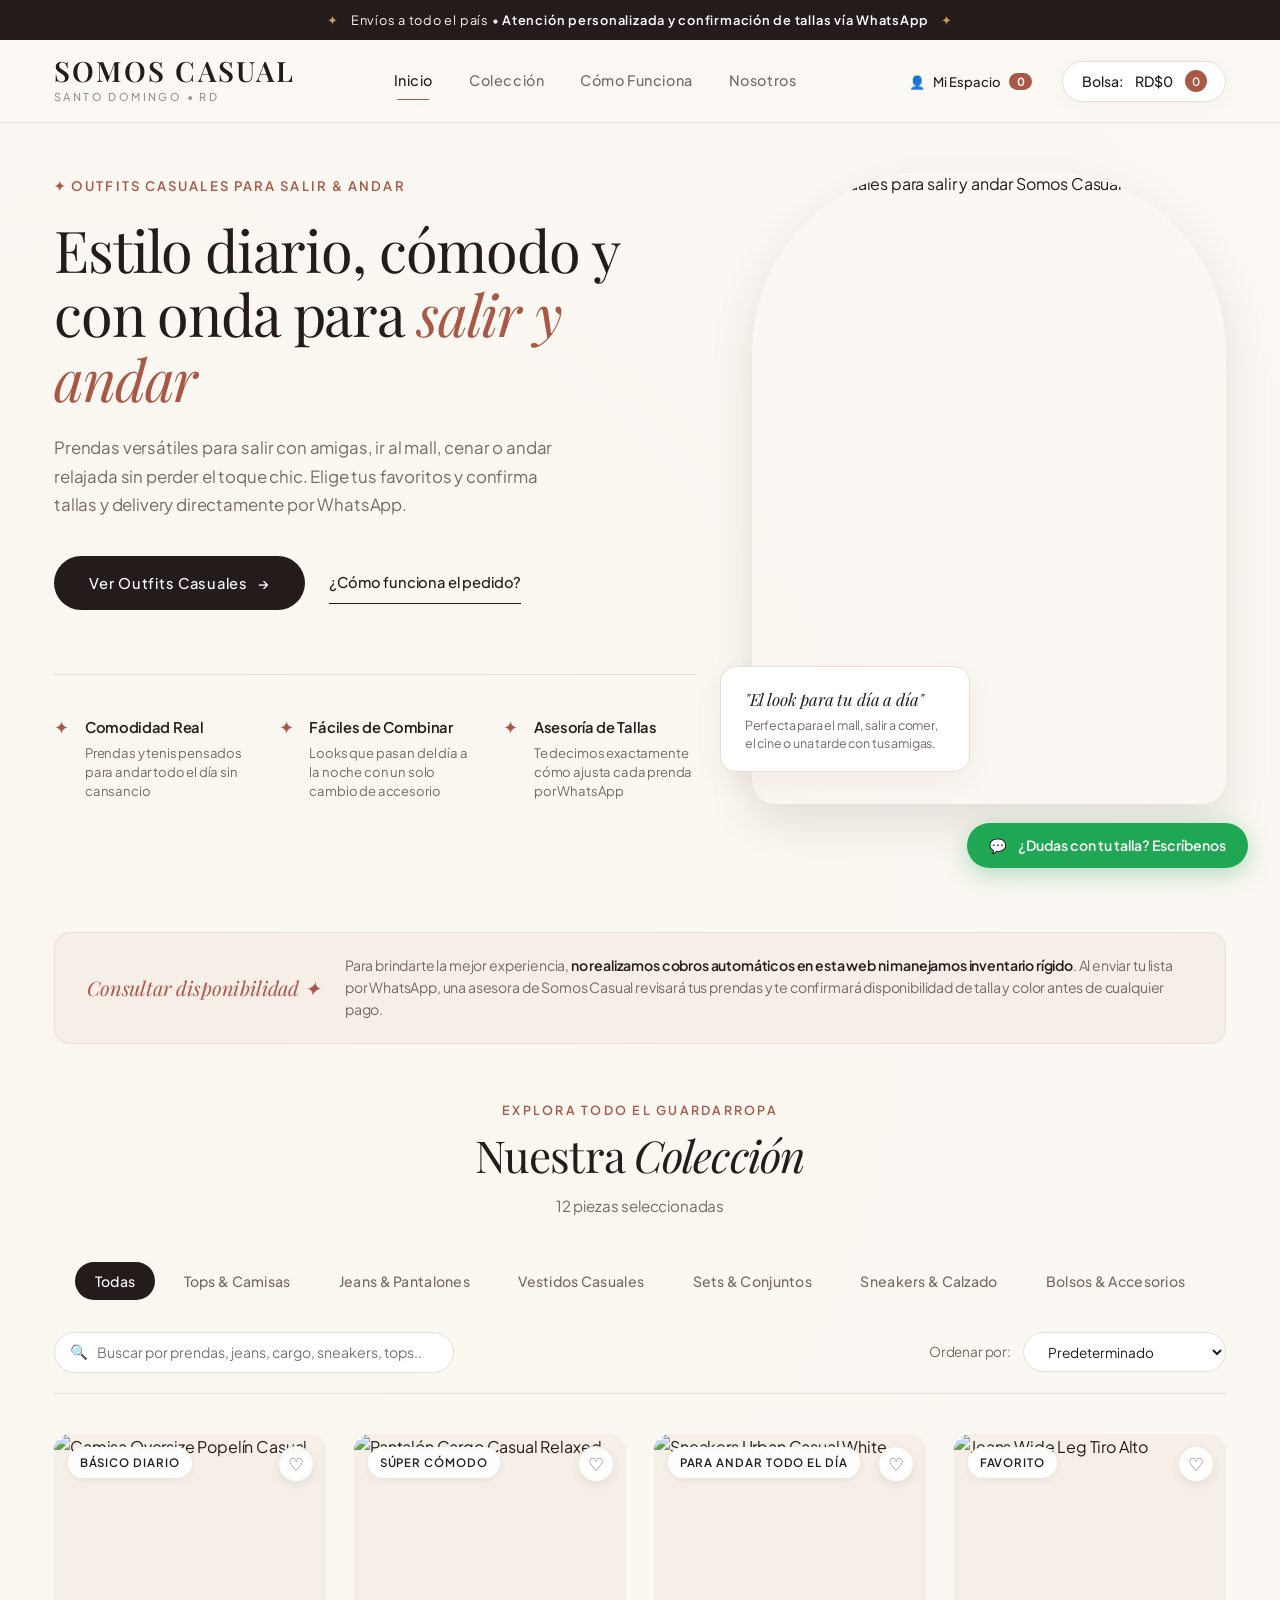
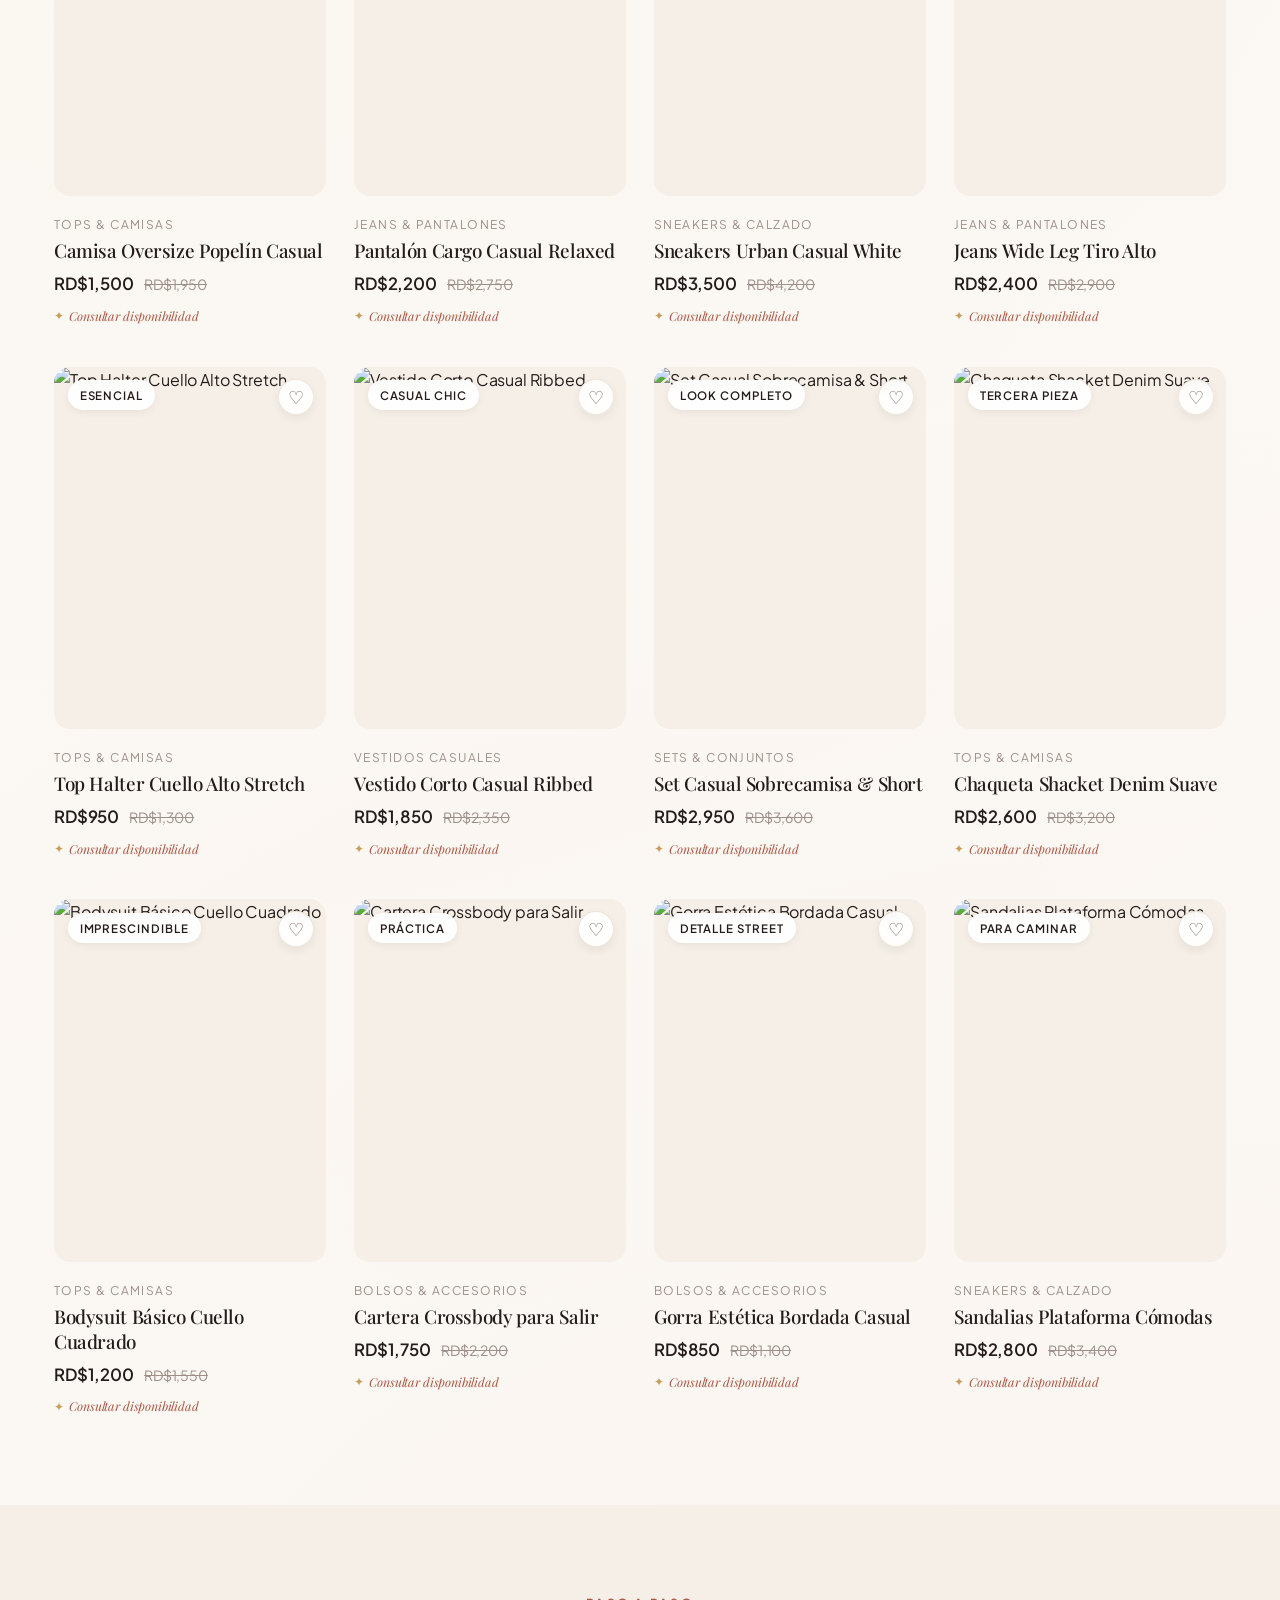
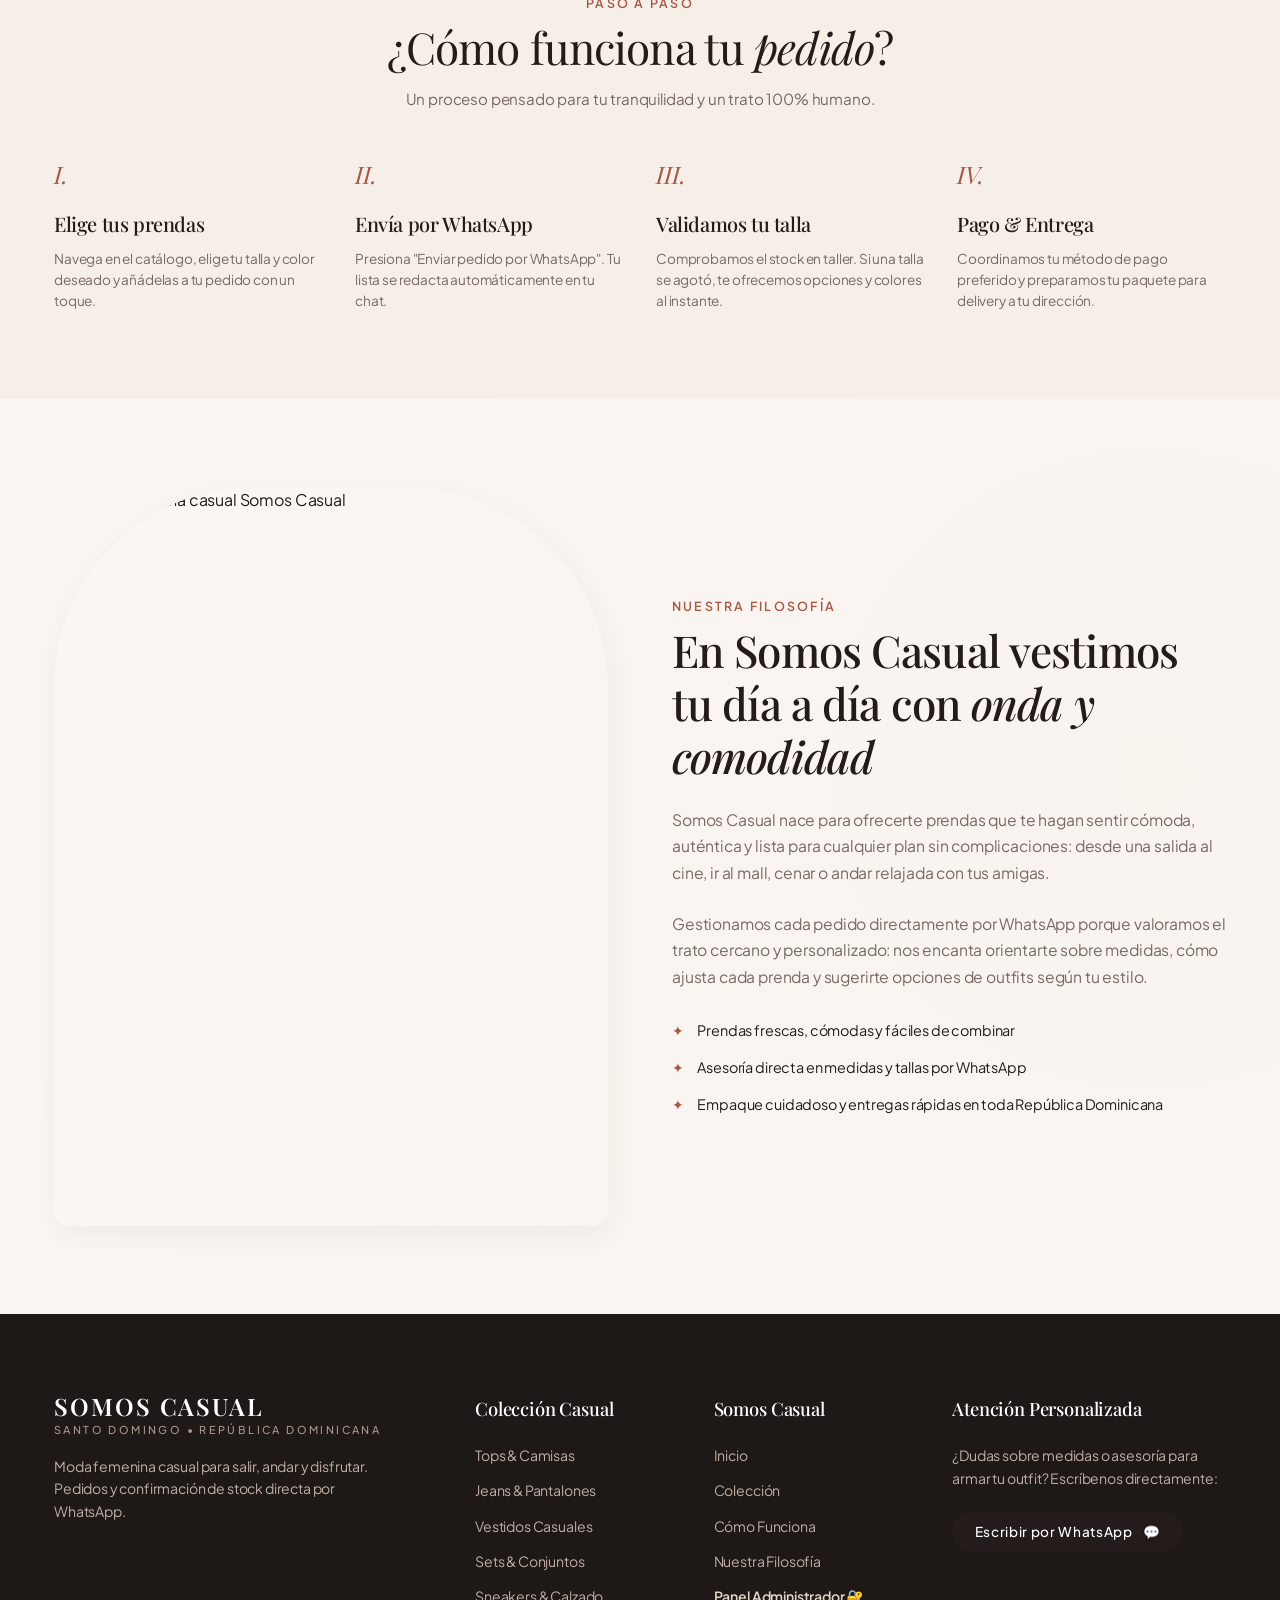
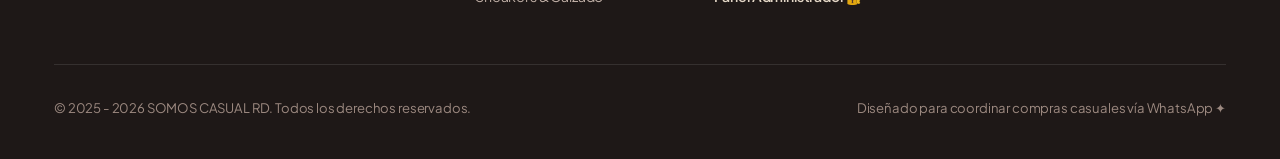
==== commit 283452b5: "Fix: Ocultar botón y modal de ajustes de la vista del cliente (ahora exclusivos de admin.html)" ====
--- a/index.html
+++ b/index.html
@@ -55,11 +55,6 @@
           <span>👤</span>
           <span>Mi Espacio</span>
           <span class="client-fav-count" style="background: var(--accent-terracotta); color: #fff; border-radius: 999px; padding: 0.1rem 0.45rem; font-size: 0.7rem; font-weight: 700;">0</span>
-        </button>
-
-        <!-- Ajuste de WhatsApp -->
-        <button class="btn-icon-minimal" id="openSettingsBtn" type="button" title="Configurar número WhatsApp" aria-label="Configurar WhatsApp">
-          ⚙
         </button>
 
         <!-- Botón Mi Pedido / Carrito -->
@@ -632,56 +627,7 @@
     </div>
   </div>
 
-  <!-- =========================================================================
-       MODAL DE AJUSTES (CONFIGURACIÓN WHATSAPP)
-       ========================================================================= -->
-  <div class="modal-backdrop" id="settingsModalBackdrop" role="dialog" aria-modal="true">
-    <div class="modal-chic-dialog" style="max-width: 440px; padding: 2rem;">
-      <button class="modal-close-icon-btn" id="settingsModalCloseBtn" type="button" aria-label="Cerrar ajustes">
-        ✕
-      </button>
-
-      <h3 class="serif-font" style="font-size: 1.5rem; margin-bottom: 0.5rem;">Configuración de la Tienda</h3>
-      <p style="font-size: 0.85rem; color: var(--text-muted); margin-bottom: 1.5rem;">
-        Indica el número de WhatsApp que recibirá los pedidos de tus clientas.
-      </p>
-
-      <form id="settingsForm">
-        <div style="margin-bottom: 1.25rem;">
-          <label style="display: block; font-size: 0.85rem; font-weight: 600; margin-bottom: 0.4rem;" for="settingsPhoneInput">
-            Número de WhatsApp:
-          </label>
-          <input 
-            type="text" 
-            class="chic-input" 
-            id="settingsPhoneInput" 
-            placeholder="18095550199" 
-            required 
-          />
-          <span style="font-size: 0.75rem; color: var(--text-light);">
-            Ejemplo República Dominicana: <code>18095550199</code> (sin espacios ni guiones).
-          </span>
-        </div>
-
-        <div style="margin-bottom: 1.5rem;">
-          <label style="display: block; font-size: 0.85rem; font-weight: 600; margin-bottom: 0.4rem;" for="settingsStoreNameInput">
-            Nombre de la Tienda:
-          </label>
-          <input 
-            type="text" 
-            class="chic-input" 
-            id="settingsStoreNameInput" 
-            placeholder="SOMOS CASUAL RD" 
-            required 
-          />
-        </div>
-
-        <button type="submit" class="btn-chic-primary" style="width: 100%; justify-content: center;">
-          Guardar Cambios
-        </button>
-      </form>
-    </div>
-  </div>
+
 
   <!-- =========================================================================
        BOTÓN FLOTANTE CHIC DE WHATSAPP
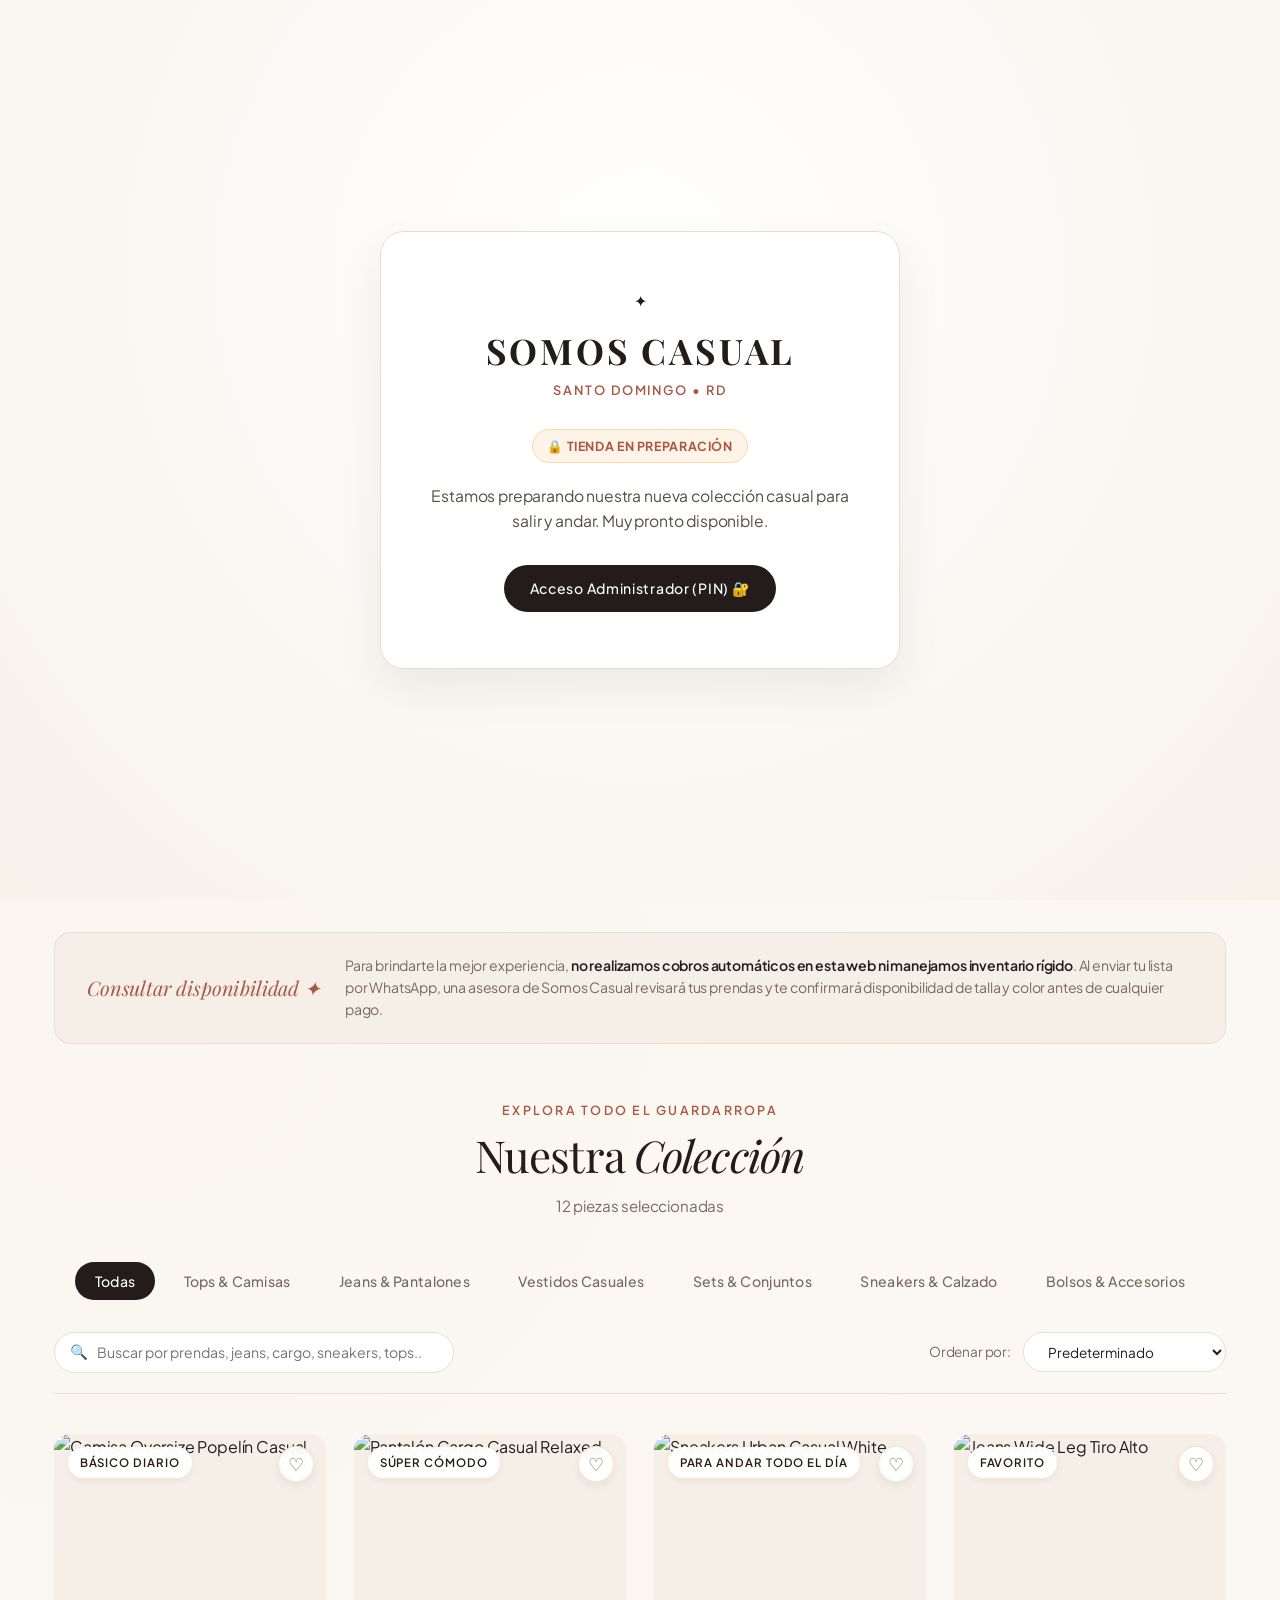
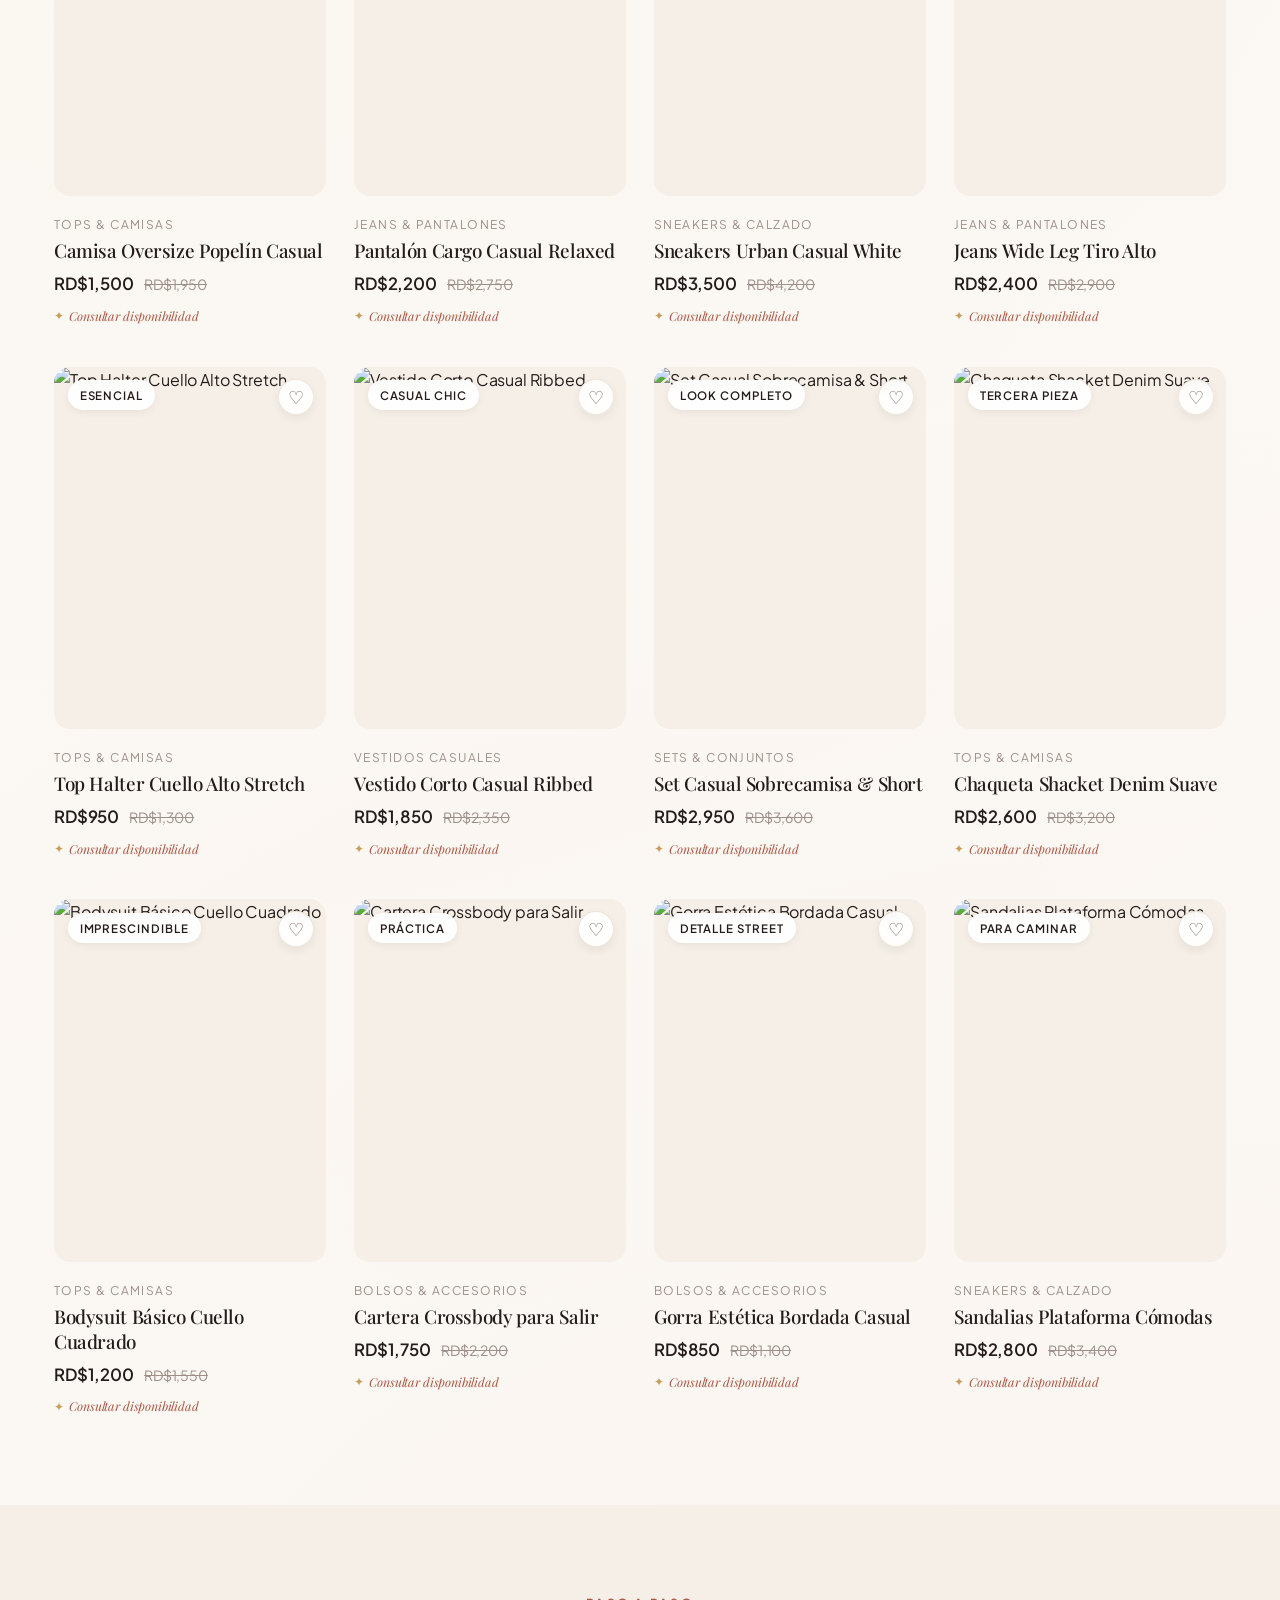
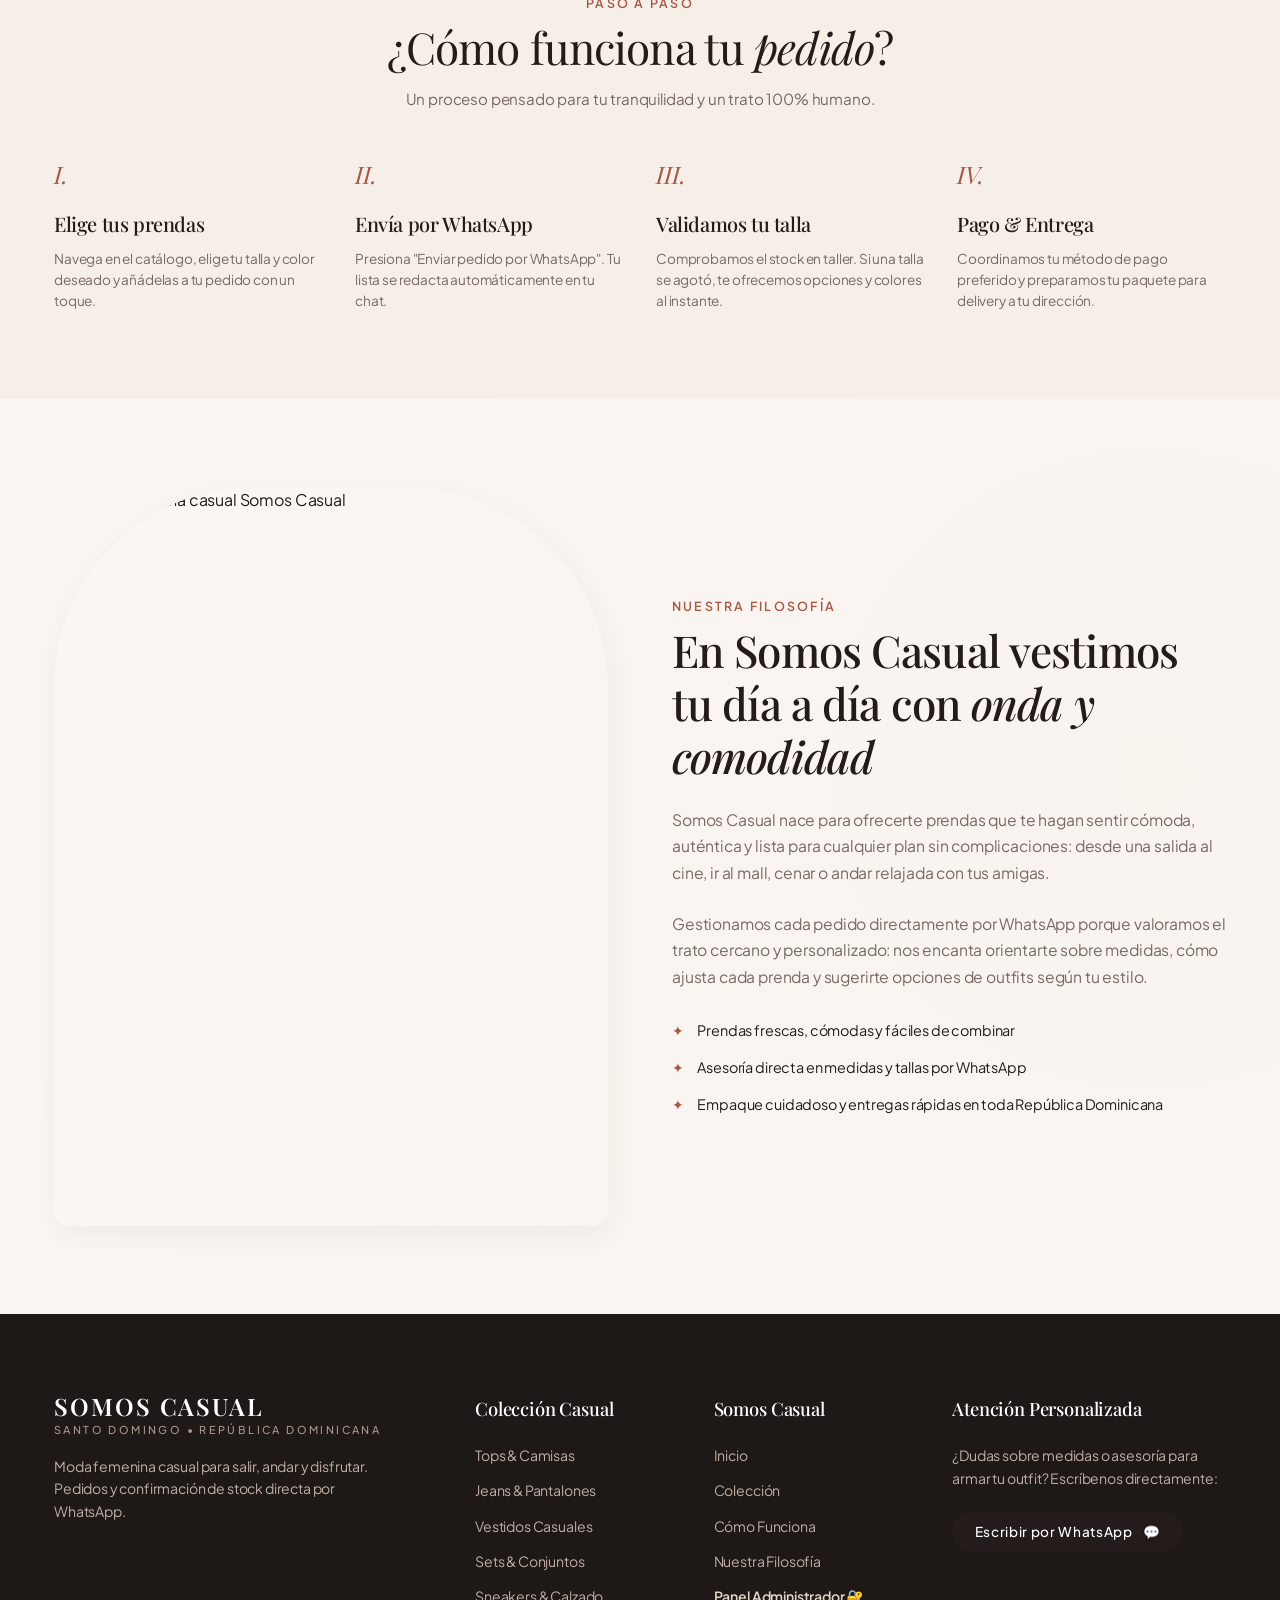
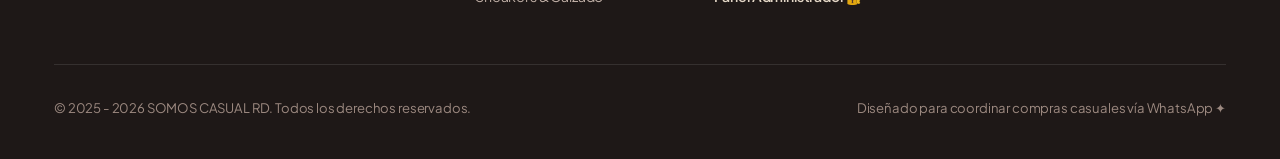
==== commit c0989dc4: "Privacidad: Activar modo En Construcción por defecto para ocultar la tienda al público" ====
--- a/index.html
+++ b/index.html
@@ -17,8 +17,27 @@
   <!-- Estilos Femeninos Editoriales Modulares -->
   <link rel="stylesheet" href="css/main.css">
   <link rel="stylesheet" href="css/client-panel.css">
-</head>
 <body>
+
+  <!-- =========================================================================
+       PANTALLA DE PROTECCIÓN: MODO EN CONSTRUCCIÓN / PRIVADO
+       ========================================================================= -->
+  <div class="coming-soon-screen" id="comingSoonScreen" style="display: none;">
+    <div class="coming-soon-card">
+      <span class="sparkle">✦</span>
+      <h1 class="coming-soon-brand store-name-text">SOMOS CASUAL</h1>
+      <div class="coming-soon-sub store-subtitle-text">SANTO DOMINGO • RD</div>
+      <div class="coming-soon-badge">🔒 Tienda en Preparación</div>
+      <p class="coming-soon-message" id="comingSoonMessage">
+        Estamos afinando las piezas y detalles de nuestra nueva colección casual para salir y andar. Muy pronto estaremos abiertos para coordinar tus pedidos.
+      </p>
+      <div class="coming-soon-actions">
+        <a href="admin.html" class="btn-chic-primary" style="padding: 0.75rem 1.6rem; font-size: 0.88rem;">
+          Acceso Administrador (PIN) 🔐
+        </a>
+      </div>
+    </div>
+  </div>
 
   <!-- =========================================================================
        BARRA SUPERIOR (DISCRETA Y REFINADA)
--- a/css/main.css
+++ b/css/main.css
@@ -9,3 +9,4 @@
 @import 'modal.css';
 @import 'drawer.css';
 @import 'footer.css';
+@import 'coming-soon.css';
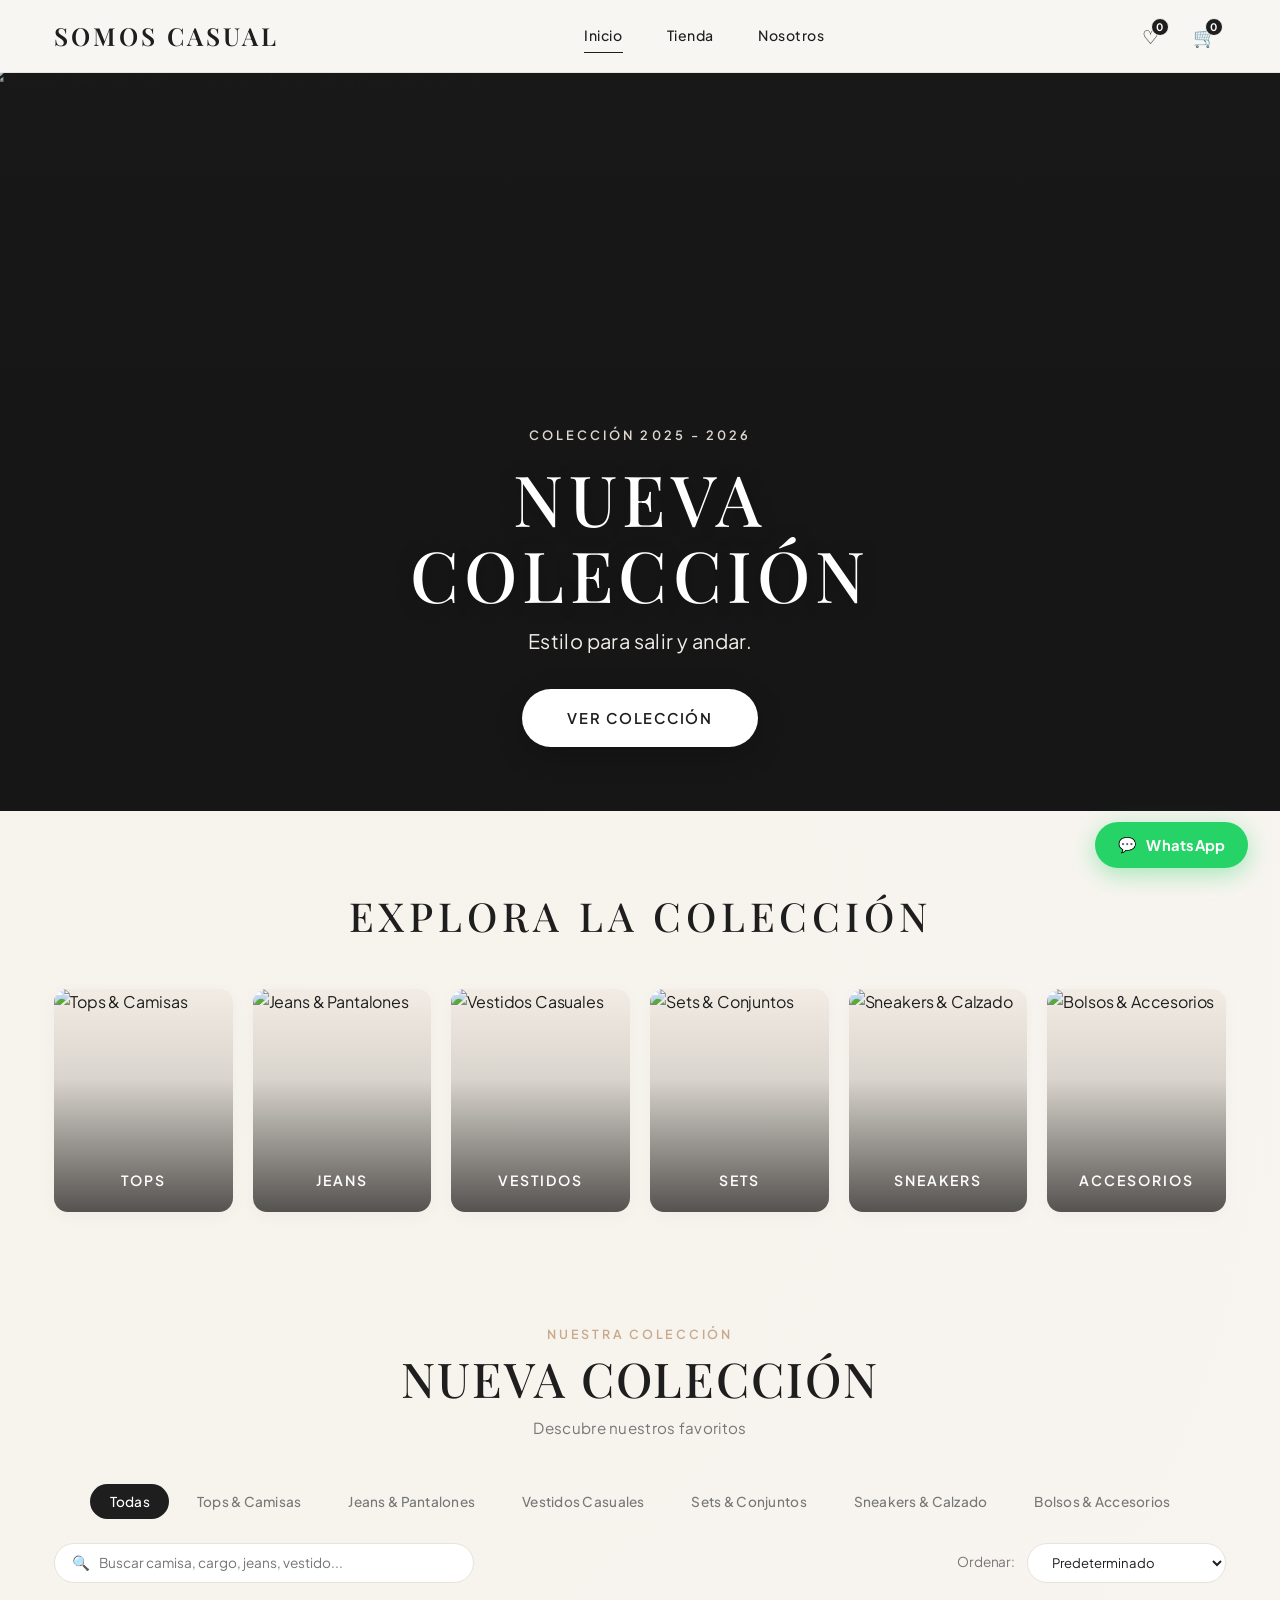
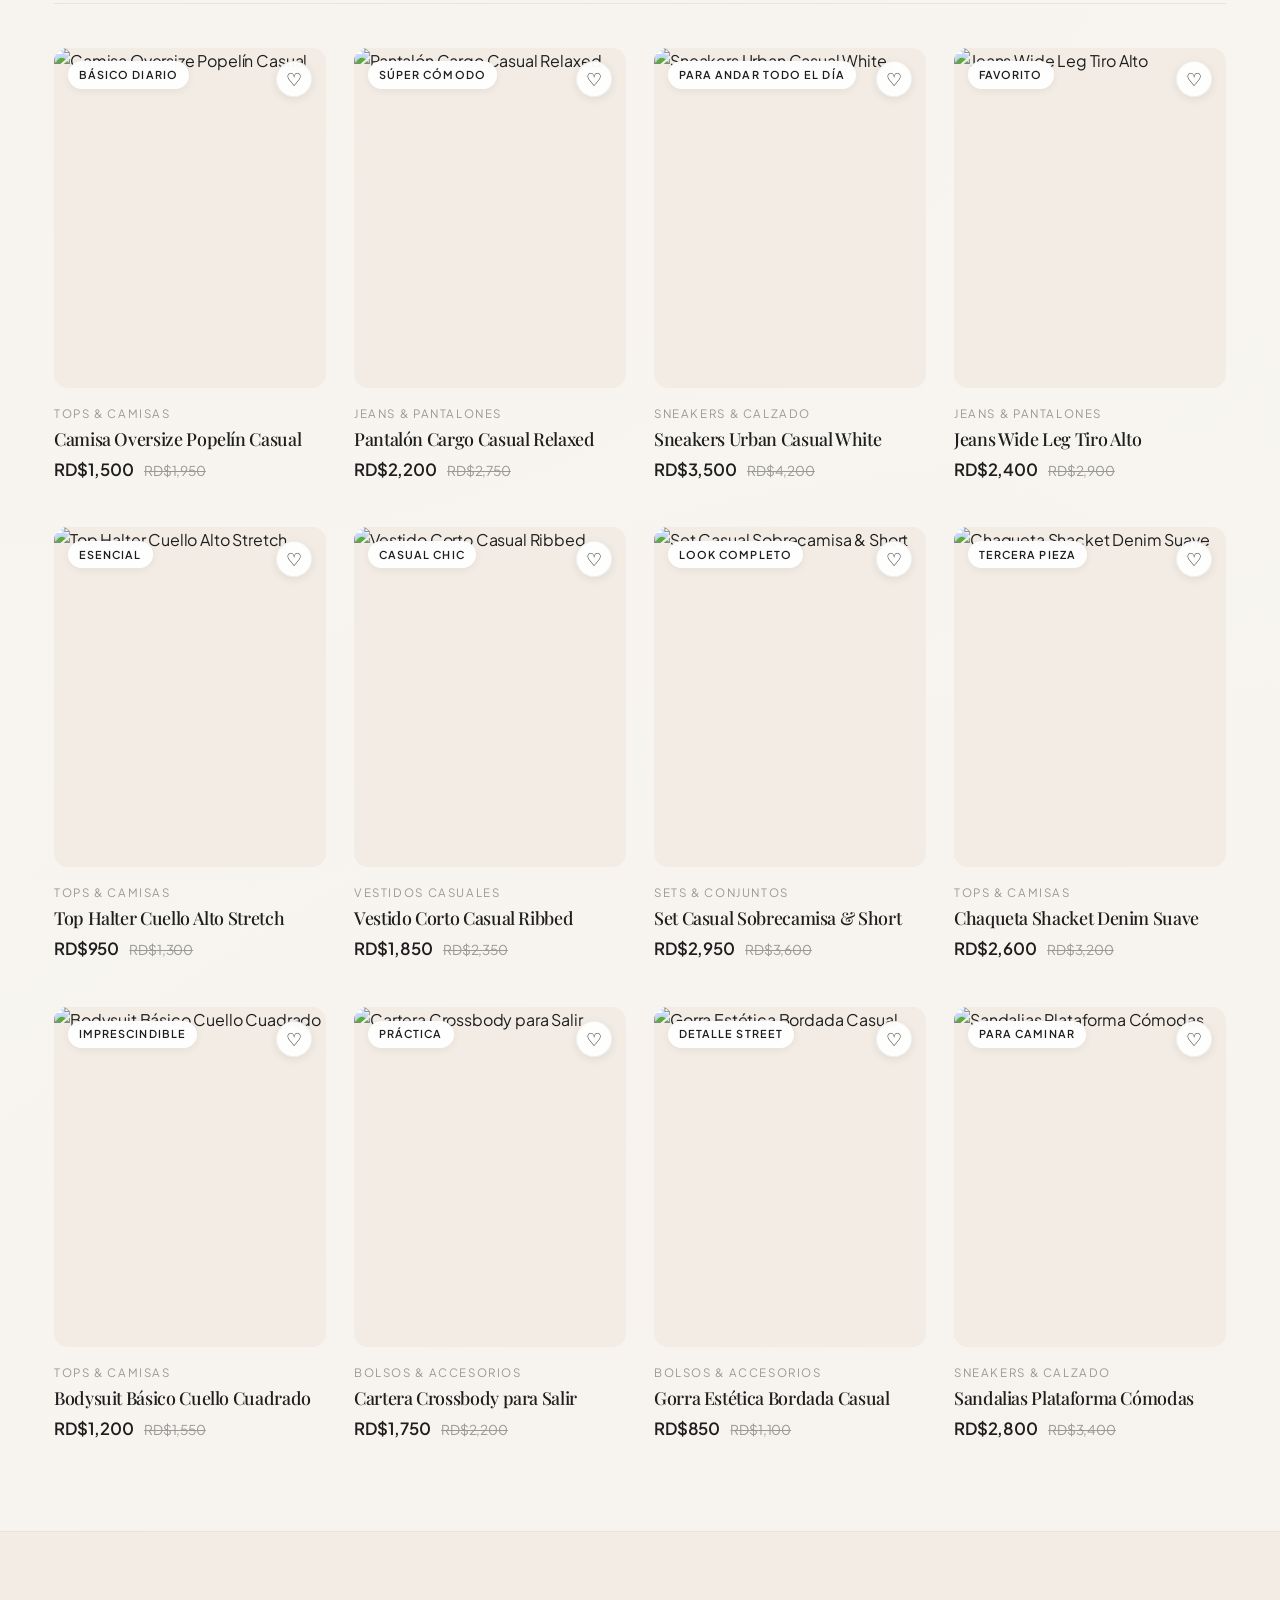
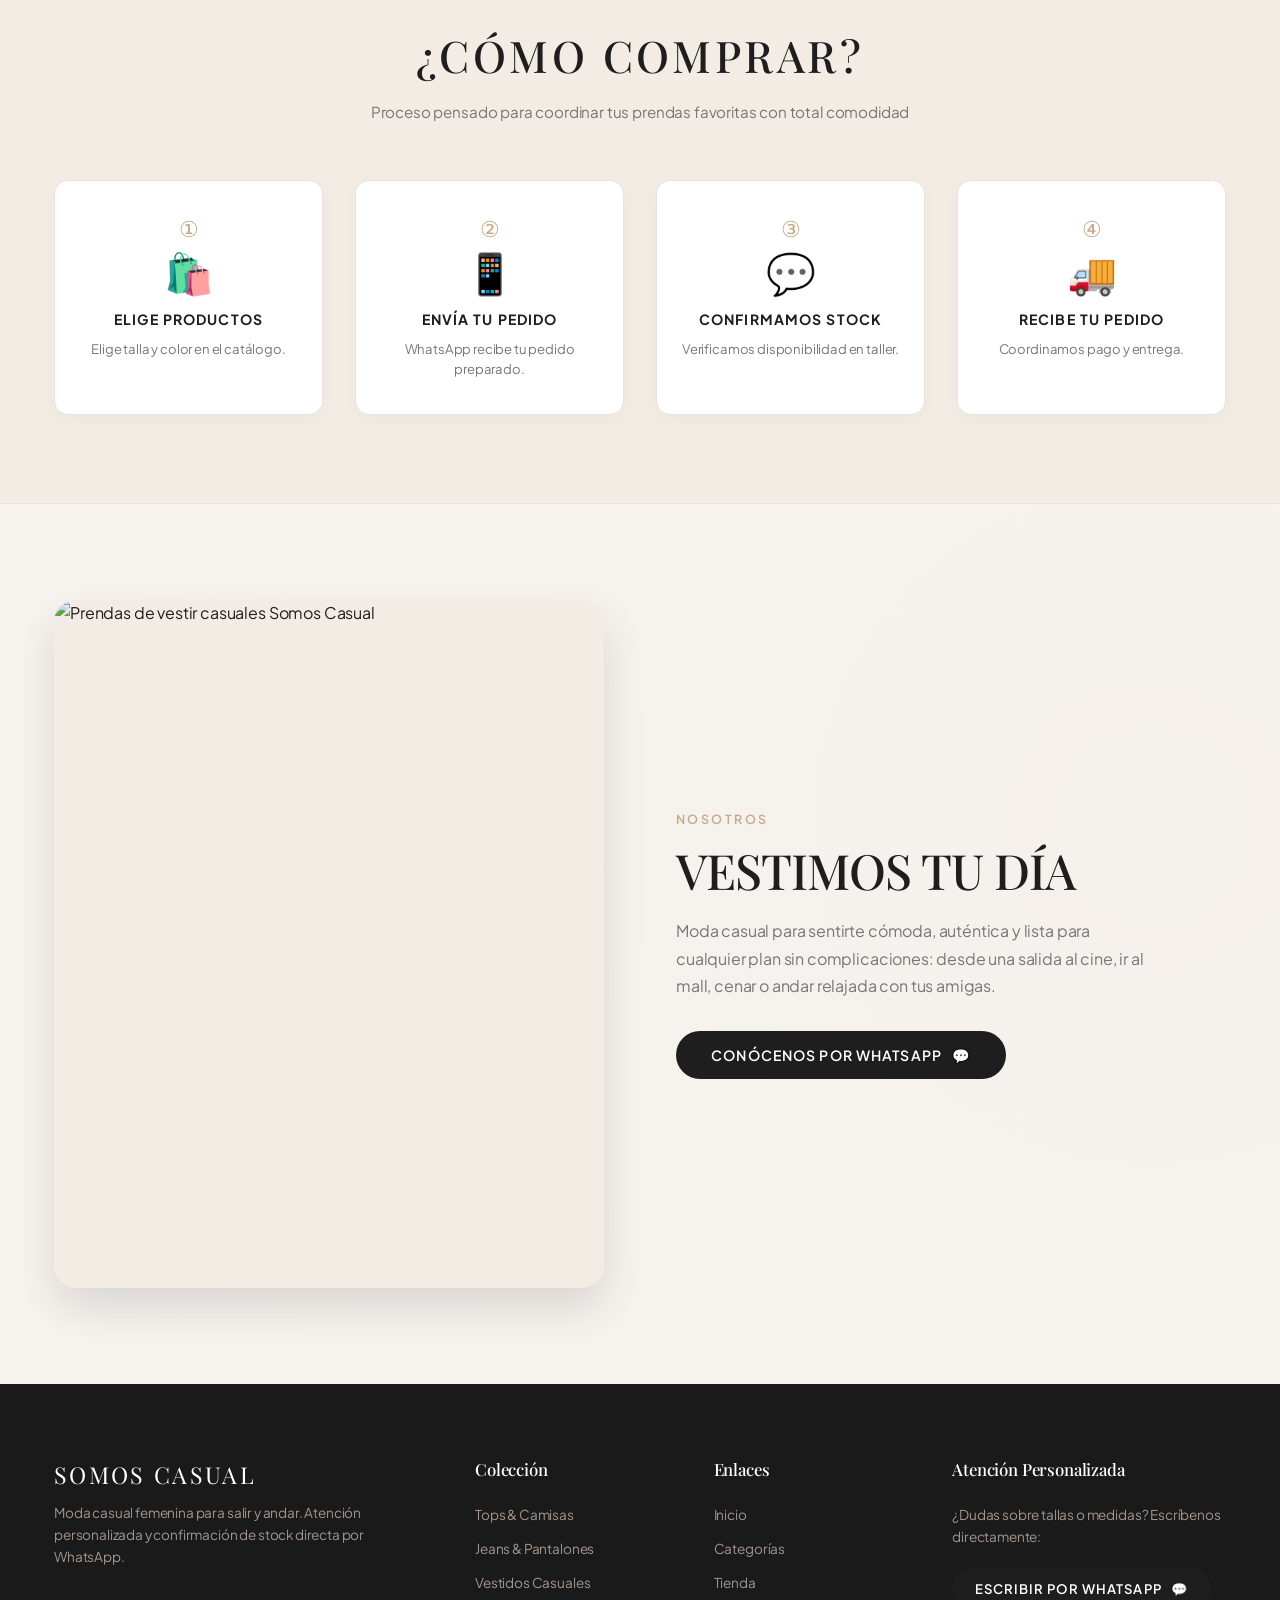
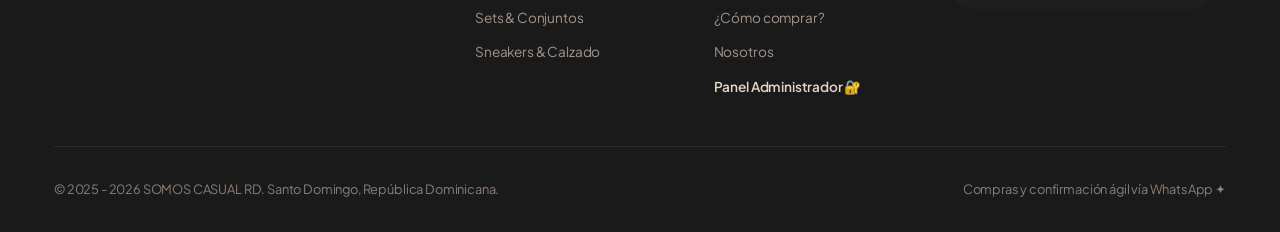
==== commit b53cdc8c: "Rediseño completo SOMOS CASUAL - 13 mejoras clave" ====
--- a/index.html
+++ b/index.html
@@ -4,9 +4,9 @@
   <meta charset="UTF-8">
   <meta name="viewport" content="width=device-width, initial-scale=1.0">
   <title>SOMOS CASUAL | Ropa Casual Femenina para Salir y Andar</title>
-  <meta name="description" content="Tienda femenina Somos Casual. Ropa casual para salir, andar y tu día a día en República Dominicana. Confirma disponibilidad y coordina delivery por WhatsApp.">
+  <meta name="description" content="Tienda de moda femenina Somos Casual. Ropa casual para salir, andar y disfrutar en República Dominicana. Confirma disponibilidad y pedidos vía WhatsApp.">
   
-  <!-- Favicon SVG Chic -->
+  <!-- Favicon Chic -->
   <link rel="icon" href="data:image/svg+xml,<svg xmlns=%22http://www.w3.org/2000/svg%22 viewBox=%220%22%3E<text y=%2226%22 font-size=%2226%22>✨</text></svg>">
 
   <!-- Google Fonts: Editorial Serif (Playfair Display) + Sans Limpio (Plus Jakarta Sans) -->
@@ -14,13 +14,14 @@
   <link rel="preconnect" href="https://fonts.gstatic.com" crossorigin>
   <link href="https://fonts.googleapis.com/css2?family=Playfair+Display:ital,wght@0,400;0,500;0,600;0,700;1,400;1,600&family=Plus+Jakarta+Sans:wght@300;400;500;600;700&display=swap" rel="stylesheet">
 
-  <!-- Estilos Femeninos Editoriales Modulares -->
+  <!-- Estilos Modulares -->
   <link rel="stylesheet" href="css/main.css">
   <link rel="stylesheet" href="css/client-panel.css">
+</head>
 <body>
 
   <!-- =========================================================================
-       PANTALLA DE PROTECCIÓN: MODO EN CONSTRUCCIÓN / PRIVADO
+       MODO EN CONSTRUCCIÓN / ADMINISTRACIÓN PRIVADA (SÓLO SI ESTÁ ACTIVADO)
        ========================================================================= -->
   <div class="coming-soon-screen" id="comingSoonScreen" style="display: none;">
     <div class="coming-soon-card">
@@ -29,7 +30,7 @@
       <div class="coming-soon-sub store-subtitle-text">SANTO DOMINGO • RD</div>
       <div class="coming-soon-badge">🔒 Tienda en Preparación</div>
       <p class="coming-soon-message" id="comingSoonMessage">
-        Estamos afinando las piezas y detalles de nuestra nueva colección casual para salir y andar. Muy pronto estaremos abiertos para coordinar tus pedidos.
+        Estamos afinando las piezas de nuestra colección.
       </p>
       <div class="coming-soon-actions">
         <a href="admin.html" class="btn-chic-primary" style="padding: 0.75rem 1.6rem; font-size: 0.88rem;">
@@ -40,278 +41,263 @@
   </div>
 
   <!-- =========================================================================
-       BARRA SUPERIOR (DISCRETA Y REFINADA)
-       ========================================================================= -->
-  <aside class="top-announcement" aria-label="Avisos de Somos Casual">
-    <span class="sparkle">✦</span>
-    <span>Envíos a todo el país • <strong>Atención personalizada y confirmación de tallas vía WhatsApp</strong></span>
-    <span class="sparkle">✦</span>
-  </aside>
-
-  <!-- =========================================================================
-       CABECERA DE LA TIENDA
+       1. CABECERA LIMPIA (DESKTOP & MÓVIL)
        ========================================================================= -->
   <header class="header-main" id="headerMain">
     <div class="container nav-wrapper">
+      <!-- Botón Menú Hamburguesa Móvil (☰) -->
+      <button class="mobile-menu-toggle" id="mobileMenuToggle" type="button" aria-label="Abrir menú de navegación">
+        ☰
+      </button>
+
       <!-- Marca Somos Casual -->
       <a href="#hero" class="logo-brand" aria-label="Inicio Somos Casual">
         <span class="brand-title store-name-text">SOMOS CASUAL</span>
-        <span class="brand-subtitle">SANTO DOMINGO • RD</span>
       </a>
 
       <!-- Enlaces de Navegación Editorial -->
       <nav class="nav-links" aria-label="Navegación principal">
         <a href="#hero" class="nav-link active">Inicio</a>
-        <a href="#catalogo" class="nav-link">Colección</a>
-        <a href="#como-funciona" class="nav-link">Cómo Funciona</a>
+        <a href="#catalogo" class="nav-link">Tienda</a>
         <a href="#somos-casual" class="nav-link">Nosotros</a>
       </nav>
 
-      <!-- Acciones de Cabecera -->
+      <!-- Acciones de Cabecera: ♡ y 🛒 -->
       <div class="header-actions">
-        <!-- Espacio de la Clienta -->
-        <button class="btn-client-space" id="openClientPanelBtn" type="button" title="Mi Espacio / Mis Favoritos" aria-label="Abrir mi espacio">
-          <span>👤</span>
-          <span>Mi Espacio</span>
-          <span class="client-fav-count" style="background: var(--accent-terracotta); color: #fff; border-radius: 999px; padding: 0.1rem 0.45rem; font-size: 0.7rem; font-weight: 700;">0</span>
+        <!-- Botón Mis Favoritos -->
+        <button class="btn-header-icon" id="headerFavBtn" type="button" title="Mis Favoritos" aria-label="Ver mis favoritos">
+          <span>♡</span>
+          <span class="header-icon-badge client-fav-count">0</span>
         </button>
 
-        <!-- Botón Mi Pedido / Carrito -->
-        <button class="btn-cart-chic" id="headerCartBtn" type="button" data-action="open-cart" aria-label="Ver mi pedido">
-          <span>Bolsa:</span>
-          <span id="cartHeaderTotal">RD$0</span>
-          <span class="cart-chic-badge" id="cartBadgeCounter">0</span>
+        <!-- Botón Mi Pedido / Bolsa -->
+        <button class="btn-header-icon" id="headerCartBtn" type="button" data-action="open-cart" title="Mi Pedido" aria-label="Ver mi pedido">
+          <span>🛒</span>
+          <span class="header-icon-badge" id="cartBadgeCounter">0</span>
         </button>
       </div>
     </div>
   </header>
 
-  <!-- =========================================================================
-       HERO EDITORIAL (EDITORIAL FEMENINO & ORGÁNICO)
-       ========================================================================= -->
+  <!-- Drawer / Menú Móvil Desplegable -->
+  <div class="mobile-nav-backdrop" id="mobileNavBackdrop">
+    <div class="mobile-nav-drawer">
+      <div class="mobile-nav-header">
+        <span class="brand-title store-name-text" style="font-size: 1.25rem;">SOMOS CASUAL</span>
+        <button class="mobile-nav-close" id="mobileNavClose" type="button" aria-label="Cerrar menú">✕</button>
+      </div>
+      <nav class="mobile-nav-links">
+        <a href="#hero">Inicio</a>
+        <a href="#categorias">Categorías</a>
+        <a href="#catalogo">Tienda</a>
+        <a href="#como-comprar">¿Cómo comprar?</a>
+        <a href="#somos-casual">Nosotros</a>
+        <a href="#" data-action="open-favorites">Mis Favoritos (<span class="client-fav-count">0</span>)</a>
+      </nav>
+      <div class="mobile-nav-footer">
+        <div>Santo Domingo, República Dominicana</div>
+        <a href="admin.html" style="color: var(--accent-soft); font-weight: 600; text-decoration: none;">Acceso Administrador 🔐</a>
+      </div>
+    </div>
+  </div>
+
   <main>
-    <section class="hero-editorial" id="hero">
+    <!-- =======================================================================
+         2. HERO MUCHO MÁS VISUAL
+         ======================================================================= -->
+    <section class="hero-visual-section" id="hero">
+      <div class="hero-visual-bg">
+        <img 
+          src="https://images.unsplash.com/photo-1490481651871-ab68de25d43d?auto=format&fit=crop&w=1800&q=85" 
+          alt="Nueva Colección Somos Casual - Moda casual para salir y andar" 
+        />
+      </div>
+      <div class="hero-visual-overlay"></div>
+      <div class="hero-content-box">
+        <span class="hero-label-top">Colección 2025 - 2026</span>
+        <h1 class="hero-title-main">Nueva Colección</h1>
+        <p class="hero-subtitle-clean">Estilo para salir y andar.</p>
+        <a href="#catalogo" class="btn-hero-cta">Ver Colección</a>
+      </div>
+    </section>
+
+    <!-- =======================================================================
+         3. EXPLORA LA COLECCIÓN (CATEGORÍAS VISUALES INMEDIATAS)
+         ======================================================================= -->
+    <section class="categories-showcase-section" id="categorias">
       <div class="container">
-        <div class="hero-grid">
-          <!-- Texto Editorial -->
-          <div class="hero-copy">
-            <span class="hero-tagline">✦ Outfits Casuales para Salir & Andar</span>
-            <h1 class="hero-headline">
-              Estilo diario, cómodo y con onda para <em>salir y andar</em>
-            </h1>
-            <p class="hero-description">
-              Prendas versátiles para salir con amigas, ir al mall, cenar o andar relajada sin perder el toque chic. Elige tus favoritos y confirma tallas y delivery directamente por WhatsApp.
+        <div class="categories-header">
+          <h2 class="categories-title">Explora la Colección</h2>
+        </div>
+        <div class="categories-grid">
+          <!-- TOPS -->
+          <div class="category-visual-card" onclick="selectCategoryAndScroll('Tops & Camisas')">
+            <img class="category-visual-img" src="https://images.unsplash.com/photo-1596755094514-f87e34085b2c?auto=format&fit=crop&w=600&q=80" alt="Tops & Camisas" loading="lazy" />
+            <div class="category-visual-overlay"></div>
+            <span class="category-visual-name">Tops</span>
+          </div>
+
+          <!-- JEANS -->
+          <div class="category-visual-card" onclick="selectCategoryAndScroll('Jeans & Pantalones')">
+            <img class="category-visual-img" src="https://images.unsplash.com/photo-1541099649105-f69ad21f3246?auto=format&fit=crop&w=600&q=80" alt="Jeans & Pantalones" loading="lazy" />
+            <div class="category-visual-overlay"></div>
+            <span class="category-visual-name">Jeans</span>
+          </div>
+
+          <!-- VESTIDOS -->
+          <div class="category-visual-card" onclick="selectCategoryAndScroll('Vestidos Casuales')">
+            <img class="category-visual-img" src="https://images.unsplash.com/photo-1515886657613-9f3515b0c78f?auto=format&fit=crop&w=600&q=80" alt="Vestidos Casuales" loading="lazy" />
+            <div class="category-visual-overlay"></div>
+            <span class="category-visual-name">Vestidos</span>
+          </div>
+
+          <!-- SETS -->
+          <div class="category-visual-card" onclick="selectCategoryAndScroll('Sets & Conjuntos')">
+            <img class="category-visual-img" src="https://images.unsplash.com/photo-1509631179647-0177331693ae?auto=format&fit=crop&w=600&q=80" alt="Sets & Conjuntos" loading="lazy" />
+            <div class="category-visual-overlay"></div>
+            <span class="category-visual-name">Sets</span>
+          </div>
+
+          <!-- SNEAKERS -->
+          <div class="category-visual-card" onclick="selectCategoryAndScroll('Sneakers & Calzado')">
+            <img class="category-visual-img" src="https://images.unsplash.com/photo-1549298916-b41d501d3772?auto=format&fit=crop&w=600&q=80" alt="Sneakers & Calzado" loading="lazy" />
+            <div class="category-visual-overlay"></div>
+            <span class="category-visual-name">Sneakers</span>
+          </div>
+
+          <!-- ACCESORIOS -->
+          <div class="category-visual-card" onclick="selectCategoryAndScroll('Bolsos & Accesorios')">
+            <img class="category-visual-img" src="https://images.unsplash.com/photo-1548036328-c9fa89d128fa?auto=format&fit=crop&w=600&q=80" alt="Bolsos & Accesorios" loading="lazy" />
+            <div class="category-visual-overlay"></div>
+            <span class="category-visual-name">Accesorios</span>
+          </div>
+        </div>
+      </div>
+    </section>
+
+    <!-- =======================================================================
+         4 y 5. CATÁLOGO CON PRENDAS COMO PROTAGONISTAS (FOTOS 4:5 Y HOVER)
+         ======================================================================= -->
+    <section class="catalog-section" id="catalogo">
+      <div class="container">
+        <div class="catalog-editorial-header">
+          <span class="catalog-badge-pre">Nuestra Colección</span>
+          <h2 class="catalog-headline">NUEVA COLECCIÓN</h2>
+          <p class="catalog-subtext">Descubre nuestros favoritos</p>
+        </div>
+
+        <!-- Barra de Filtros y Búsqueda Limpia -->
+        <div class="catalog-controls-bar">
+          <nav class="catalog-nav-bar" role="tablist" aria-label="Categorías de la colección">
+            <button class="category-tab-btn active" type="button" data-category="Todos">Todas</button>
+            <button class="category-tab-btn" type="button" data-category="Tops & Camisas">Tops & Camisas</button>
+            <button class="category-tab-btn" type="button" data-category="Jeans & Pantalones">Jeans & Pantalones</button>
+            <button class="category-tab-btn" type="button" data-category="Vestidos Casuales">Vestidos Casuales</button>
+            <button class="category-tab-btn" type="button" data-category="Sets & Conjuntos">Sets & Conjuntos</button>
+            <button class="category-tab-btn" type="button" data-category="Sneakers & Calzado">Sneakers & Calzado</button>
+            <button class="category-tab-btn" type="button" data-category="Bolsos & Accesorios">Bolsos & Accesorios</button>
+          </nav>
+
+          <div class="catalog-search-sort-bar">
+            <div class="search-field-wrapper">
+              <span class="icon">🔍</span>
+              <input 
+                type="search" 
+                class="search-chic-input" 
+                id="catalogSearchInput" 
+                placeholder="Buscar camisa, cargo, jeans, vestido..." 
+                aria-label="Buscar prenda"
+              />
+            </div>
+
+            <div style="display: flex; align-items: center; gap: 0.75rem;">
+              <label for="catalogSortSelect" style="font-size: 0.85rem; color: var(--text-muted);">Ordenar:</label>
+              <select class="sort-chic-select" id="catalogSortSelect" aria-label="Ordenar prendas">
+                <option value="default">Predeterminado</option>
+                <option value="price-low">Precio: Menor a Mayor</option>
+                <option value="price-high">Precio: Mayor a Menor</option>
+                <option value="name-asc">Nombre (A - Z)</option>
+              </select>
+            </div>
+          </div>
+        </div>
+
+        <!-- Grid de Productos -->
+        <div class="product-grid-chic" id="catalogProductsGrid">
+          <!-- Renderizado dinámico vía JavaScript -->
+        </div>
+      </div>
+    </section>
+
+    <!-- =======================================================================
+         10. ¿CÓMO COMPRAR? (4 PASOS VISUALES)
+         ======================================================================= -->
+    <section class="how-to-buy-section" id="como-comprar">
+      <div class="container">
+        <div class="how-to-buy-header">
+          <h2 class="how-to-buy-title">¿CÓMO COMPRAR?</h2>
+          <p class="how-to-buy-subtitle">Proceso pensado para coordinar tus prendas favoritas con total comodidad</p>
+        </div>
+
+        <div class="steps-visual-grid">
+          <!-- Paso 1 -->
+          <div class="step-visual-card">
+            <div class="step-number-pill">①</div>
+            <div class="step-emoji-icon">🛍️</div>
+            <h3 class="step-headline-text">ELIGE PRODUCTOS</h3>
+            <p class="step-body-text">Elige talla y color en el catálogo.</p>
+          </div>
+
+          <!-- Paso 2 -->
+          <div class="step-visual-card">
+            <div class="step-number-pill">②</div>
+            <div class="step-emoji-icon">📱</div>
+            <h3 class="step-headline-text">ENVÍA TU PEDIDO</h3>
+            <p class="step-body-text">WhatsApp recibe tu pedido preparado.</p>
+          </div>
+
+          <!-- Paso 3 -->
+          <div class="step-visual-card">
+            <div class="step-number-pill">③</div>
+            <div class="step-emoji-icon">💬</div>
+            <h3 class="step-headline-text">CONFIRMAMOS STOCK</h3>
+            <p class="step-body-text">Verificamos disponibilidad en taller.</p>
+          </div>
+
+          <!-- Paso 4 -->
+          <div class="step-visual-card">
+            <div class="step-number-pill">④</div>
+            <div class="step-emoji-icon">🚚</div>
+            <h3 class="step-headline-text">RECIBE TU PEDIDO</h3>
+            <p class="step-body-text">Coordinamos pago y entrega.</p>
+          </div>
+        </div>
+      </div>
+    </section>
+
+    <!-- =======================================================================
+         11. SECCIÓN "NOSOTROS" (FOTOGRAFÍA GRANDE + TEXTO CONCISO)
+         ======================================================================= -->
+    <section class="about-split-section" id="somos-casual">
+      <div class="container">
+        <div class="about-split-grid">
+          <div class="about-photo-wrapper">
+            <img 
+              src="https://images.unsplash.com/photo-1515886657613-9f3515b0c78f?auto=format&fit=crop&w=1000&q=80" 
+              alt="Prendas de vestir casuales Somos Casual" 
+              loading="lazy"
+            />
+          </div>
+
+          <div class="about-editorial-copy">
+            <span class="about-tag-label">Nosotros</span>
+            <h2 class="about-headline-title">VESTIMOS TU DÍA</h2>
+            <p class="about-paragraph-text">
+              Moda casual para sentirte cómoda, auténtica y lista para cualquier plan sin complicaciones: desde una salida al cine, ir al mall, cenar o andar relajada con tus amigas.
             </p>
-
-            <div class="hero-action-row">
-              <a href="#catalogo" class="btn-chic-primary">
-                <span>Ver Outfits Casuales</span> →
-              </a>
-              <a href="#como-funciona" class="btn-chic-link">
-                <span>¿Cómo funciona el pedido?</span>
-              </a>
-            </div>
-
-            <!-- Tres pilares sutiles -->
-            <div class="hero-pillars-bar">
-              <div class="pillar-item">
-                <span class="pillar-bullet">✦</span>
-                <div class="pillar-text">
-                  <h4>Comodidad Real</h4>
-                  <p>Prendas y tenis pensados para andar todo el día sin cansancio</p>
-                </div>
-              </div>
-              <div class="pillar-item">
-                <span class="pillar-bullet">✦</span>
-                <div class="pillar-text">
-                  <h4>Fáciles de Combinar</h4>
-                  <p>Looks que pasan del día a la noche con un solo cambio de accesorio</p>
-                </div>
-              </div>
-              <div class="pillar-item">
-                <span class="pillar-bullet">✦</span>
-                <div class="pillar-text">
-                  <h4>Asesoría de Tallas</h4>
-                  <p>Te decimos exactamente cómo ajusta cada prenda por WhatsApp</p>
-                </div>
-              </div>
-            </div>
-          </div>
-
-          <!-- Imagen con Marco en Arco Femenino -->
-          <div class="hero-visual">
-            <div class="hero-image-frame">
-              <img 
-                src="https://images.unsplash.com/photo-1515886657613-9f3515b0c78f?auto=format&fit=crop&w=1000&q=80" 
-                alt="Outfits casuales para salir y andar Somos Casual" 
-              />
-            </div>
-            
-            <div class="hero-floating-card">
-              <div class="quote-title">"El look para tu día a día"</div>
-              <div class="quote-desc">Perfecta para el mall, salir a comer, el cine o una tarde con tus amigas.</div>
-            </div>
-          </div>
-        </div>
-      </div>
-    </section>
-
-
-    <!-- =======================================================================
-         AVISO EDITORIAL DE DISPONIBILIDAD (CRÍTICO)
-         ======================================================================= -->
-    <section class="container">
-      <div class="inquiry-editorial-banner">
-        <div class="inquiry-badge-tag">Consultar disponibilidad ✦</div>
-        <div class="inquiry-banner-text">
-          Para brindarte la mejor experiencia, <strong>no realizamos cobros automáticos en esta web ni manejamos inventario rígido</strong>. Al enviar tu lista por WhatsApp, una asesora de Somos Casual revisará tus prendas y te confirmará disponibilidad de talla y color antes de cualquier pago.
-        </div>
-      </div>
-    </section>
-
-    <!-- =======================================================================
-         CATÁLOGO COMPLETO
-         ======================================================================= -->
-    <section class="container" id="catalogo" style="padding-bottom: 5.5rem;">
-      <div class="section-editorial-header">
-        <span class="section-label">Explora Todo el Guardarropa</span>
-        <h2 class="section-headline">Nuestra <em>Colección</em></h2>
-        <p class="section-subtext" id="catalogCount">Cargando piezas...</p>
-      </div>
-
-      <!-- Barra de Categorías Casuales -->
-      <nav class="catalog-nav-bar" role="tablist" aria-label="Categorías de la colección">
-        <button class="category-tab-btn active" type="button" data-category="Todos">Todas</button>
-        <button class="category-tab-btn" type="button" data-category="Tops & Camisas">Tops & Camisas</button>
-        <button class="category-tab-btn" type="button" data-category="Jeans & Pantalones">Jeans & Pantalones</button>
-        <button class="category-tab-btn" type="button" data-category="Vestidos Casuales">Vestidos Casuales</button>
-        <button class="category-tab-btn" type="button" data-category="Sets & Conjuntos">Sets & Conjuntos</button>
-        <button class="category-tab-btn" type="button" data-category="Sneakers & Calzado">Sneakers & Calzado</button>
-        <button class="category-tab-btn" type="button" data-category="Bolsos & Accesorios">Bolsos & Accesorios</button>
-      </nav>
-
-      <!-- Barra de Búsqueda y Ordenamiento -->
-      <div class="catalog-search-sort-bar">
-        <div class="search-field-wrapper">
-          <span class="icon">🔍</span>
-          <input 
-            type="search" 
-            class="search-chic-input" 
-            id="catalogSearchInput" 
-            placeholder="Buscar por prendas, jeans, cargo, sneakers, tops..." 
-            aria-label="Buscar prenda"
-          />
-        </div>
-
-        <div style="display: flex; align-items: center; gap: 0.75rem;">
-          <label for="catalogSortSelect" style="font-size: 0.85rem; color: var(--text-muted);">Ordenar por:</label>
-          <select class="sort-chic-select" id="catalogSortSelect" aria-label="Ordenar prendas">
-            <option value="default">Predeterminado</option>
-            <option value="price-low">Precio: Menor a Mayor</option>
-            <option value="price-high">Precio: Mayor a Menor</option>
-            <option value="name-asc">Nombre (A - Z)</option>
-          </select>
-        </div>
-      </div>
-
-      <!-- Grid de Productos -->
-      <div class="product-grid-chic" id="catalogProductsGrid">
-        <!-- Renderizado dinámico vía JavaScript -->
-      </div>
-    </section>
-
-    <!-- =======================================================================
-         CÓMO FUNCIONA (EXPERIENCIA EDITORIAL ATELIER)
-         ======================================================================= -->
-    <section class="how-it-works-editorial" id="como-funciona">
-      <div class="container">
-        <div class="section-editorial-header">
-          <span class="section-label">Paso a Paso</span>
-          <h2 class="section-headline">¿Cómo funciona tu <em>pedido</em>?</h2>
-          <p class="section-subtext">
-            Un proceso pensado para tu tranquilidad y un trato 100% humano.
-          </p>
-        </div>
-
-        <div class="editorial-steps-grid">
-          <!-- Paso 1 -->
-          <div class="editorial-step-card">
-            <span class="step-roman-num">I.</span>
-            <h3 class="step-card-title">Elige tus prendas</h3>
-            <p class="step-card-text">
-              Navega en el catálogo, elige tu talla y color deseado y añádelas a tu pedido con un toque.
-            </p>
-          </div>
-
-          <!-- Paso 2 -->
-          <div class="editorial-step-card">
-            <span class="step-roman-num">II.</span>
-            <h3 class="step-card-title">Envía por WhatsApp</h3>
-            <p class="step-card-text">
-              Presiona "Enviar pedido por WhatsApp". Tu lista se redacta automáticamente en tu chat.
-            </p>
-          </div>
-
-          <!-- Paso 3 -->
-          <div class="editorial-step-card">
-            <span class="step-roman-num">III.</span>
-            <h3 class="step-card-title">Validamos tu talla</h3>
-            <p class="step-card-text">
-              Comprobamos el stock en taller. Si una talla se agotó, te ofrecemos opciones y colores al instante.
-            </p>
-          </div>
-
-          <!-- Paso 4 -->
-          <div class="editorial-step-card">
-            <span class="step-roman-num">IV.</span>
-            <h3 class="step-card-title">Pago & Entrega</h3>
-            <p class="step-card-text">
-              Coordinamos tu método de pago preferido y preparamos tu paquete para delivery a tu dirección.
-            </p>
-          </div>
-        </div>
-      </div>
-    </section>
-
-    <!-- =======================================================================
-         SOMOS CASUAL (NOSOTROS)
-         ======================================================================= -->
-    <section class="about-atelier-section" id="somos-casual">
-      <div class="container">
-        <div class="about-atelier-grid">
-          <div class="about-atelier-images">
-            <div class="about-img-arch">
-              <img 
-                src="https://images.unsplash.com/photo-1515886657613-9f3515b0c78f?auto=format&fit=crop&w=900&q=80" 
-                alt="Moda femenina casual Somos Casual" 
-              />
-            </div>
-          </div>
-
-          <div class="about-copy">
-            <span class="section-label">Nuestra Filosofía</span>
-            <h2>En Somos Casual vestimos tu día a día con <em>onda y comodidad</em></h2>
-            <p>
-              Somos Casual nace para ofrecerte prendas que te hagan sentir cómoda, auténtica y lista para cualquier plan sin complicaciones: desde una salida al cine, ir al mall, cenar o andar relajada con tus amigas.
-            </p>
-            <p>
-              Gestionamos cada pedido directamente por WhatsApp porque valoramos el trato cercano y personalizado: nos encanta orientarte sobre medidas, cómo ajusta cada prenda y sugerirte opciones de outfits según tu estilo.
-            </p>
-
-            <div class="about-chic-features">
-              <div class="about-chic-feature-item">
-                <span class="bullet">✦</span>
-                <span>Prendas frescas, cómodas y fáciles de combinar</span>
-              </div>
-              <div class="about-chic-feature-item">
-                <span class="bullet">✦</span>
-                <span>Asesoría directa en medidas y tallas por WhatsApp</span>
-              </div>
-              <div class="about-chic-feature-item">
-                <span class="bullet">✦</span>
-                <span>Empaque cuidadoso y entregas rápidas en toda República Dominicana</span>
-              </div>
-            </div>
+            <button class="btn-about-action" type="button" onclick="openDirectWhatsAppInquiry()">
+              <span>Conócenos por WhatsApp</span> 💬
+            </button>
           </div>
         </div>
       </div>
@@ -319,63 +305,63 @@
   </main>
 
   <!-- =========================================================================
-       FOOTER CHIC
+       PIE DE PÁGINA
        ========================================================================= -->
   <footer class="footer-chic">
     <div class="container">
       <div class="footer-chic-grid">
         <div>
-          <div class="brand-title" style="color: #fff; font-size: 1.5rem;">
+          <div class="footer-brand-title">
             <span class="store-name-text">SOMOS CASUAL</span>
           </div>
-          <div class="brand-subtitle" style="color: #a8948a; margin-top: 0.2rem;">SANTO DOMINGO • REPÚBLICA DOMINICANA</div>
           <p class="footer-atelier-desc">
-            Moda femenina casual para salir, andar y disfrutar. Pedidos y confirmación de stock directa por WhatsApp.
+            Moda casual femenina para salir y andar. Atención personalizada y confirmación de stock directa por WhatsApp.
           </p>
         </div>
 
         <div>
-          <div class="footer-col-title">Colección Casual</div>
+          <div class="footer-col-title">Colección</div>
           <ul class="footer-links-list">
-            <li><a href="#catalogo" onclick="APP_STATE.selectedCategory='Tops & Camisas'; renderCatalogProducts();">Tops & Camisas</a></li>
-            <li><a href="#catalogo" onclick="APP_STATE.selectedCategory='Jeans & Pantalones'; renderCatalogProducts();">Jeans & Pantalones</a></li>
-            <li><a href="#catalogo" onclick="APP_STATE.selectedCategory='Vestidos Casuales'; renderCatalogProducts();">Vestidos Casuales</a></li>
-            <li><a href="#catalogo" onclick="APP_STATE.selectedCategory='Sets & Conjuntos'; renderCatalogProducts();">Sets & Conjuntos</a></li>
-            <li><a href="#catalogo" onclick="APP_STATE.selectedCategory='Sneakers & Calzado'; renderCatalogProducts();">Sneakers & Calzado</a></li>
+            <li><a href="#catalogo" onclick="selectCategoryAndScroll('Tops & Camisas')">Tops & Camisas</a></li>
+            <li><a href="#catalogo" onclick="selectCategoryAndScroll('Jeans & Pantalones')">Jeans & Pantalones</a></li>
+            <li><a href="#catalogo" onclick="selectCategoryAndScroll('Vestidos Casuales')">Vestidos Casuales</a></li>
+            <li><a href="#catalogo" onclick="selectCategoryAndScroll('Sets & Conjuntos')">Sets & Conjuntos</a></li>
+            <li><a href="#catalogo" onclick="selectCategoryAndScroll('Sneakers & Calzado')">Sneakers & Calzado</a></li>
           </ul>
         </div>
 
         <div>
-          <div class="footer-col-title">Somos Casual</div>
+          <div class="footer-col-title">Enlaces</div>
           <ul class="footer-links-list">
             <li><a href="#hero">Inicio</a></li>
-            <li><a href="#catalogo">Colección</a></li>
-            <li><a href="#como-funciona">Cómo Funciona</a></li>
-            <li><a href="#somos-casual">Nuestra Filosofía</a></li>
+            <li><a href="#categorias">Categorías</a></li>
+            <li><a href="#catalogo">Tienda</a></li>
+            <li><a href="#como-comprar">¿Cómo comprar?</a></li>
+            <li><a href="#somos-casual">Nosotros</a></li>
             <li><a href="admin.html" style="color: #e2d5c5; font-weight: 600;">Panel Administrador 🔐</a></li>
           </ul>
         </div>
 
         <div>
           <div class="footer-col-title">Atención Personalizada</div>
-          <p style="font-size: 0.88rem; color: #bfaea5; margin-bottom: 1.25rem;">
-            ¿Dudas sobre medidas o asesoría para armar tu outfit? Escríbenos directamente:
+          <p style="font-size: 0.85rem; color: #a3968d; margin-bottom: 1.25rem;">
+            ¿Dudas sobre tallas o medidas? Escríbenos directamente:
           </p>
-          <button class="btn-chic-primary" style="padding: 0.75rem 1.4rem; font-size: 0.85rem;" onclick="openDirectWhatsAppInquiry()">
+          <button class="btn-about-action" style="padding: 0.75rem 1.4rem; font-size: 0.82rem;" onclick="openDirectWhatsAppInquiry()">
             <span>Escribir por WhatsApp</span> 💬
           </button>
         </div>
       </div>
 
       <div class="footer-bottom-bar">
-        <div>© 2025 - 2026 <span class="store-name-text">SOMOS CASUAL RD</span>. Todos los derechos reservados.</div>
-        <div>Diseñado para coordinar compras casuales vía WhatsApp ✦</div>
+        <div>© 2025 - 2026 <span class="store-name-text">SOMOS CASUAL RD</span>. Santo Domingo, República Dominicana.</div>
+        <div>Compras y confirmación ágil vía WhatsApp ✦</div>
       </div>
     </div>
   </footer>
 
   <!-- =========================================================================
-       MODAL DE DETALLE DE PRENDA (BOUTIQUE DETAIL MODAL)
+       6. MODAL DE PRODUCTO INDIVIDUAL (FICHA BOUTIQUE)
        ========================================================================= -->
   <div class="modal-backdrop" id="productModalBackdrop" role="dialog" aria-modal="true" aria-labelledby="modalTitle">
     <div class="modal-chic-dialog">
@@ -384,7 +370,7 @@
       </button>
 
       <div class="modal-product-layout">
-        <!-- Galería de Fotos -->
+        <!-- Galería de Fotos (Foto Grande + Miniaturas) -->
         <div class="modal-gallery-side">
           <div class="modal-main-image-container">
             <img id="modalMainImage" src="" alt="" />
@@ -394,7 +380,7 @@
           </div>
         </div>
 
-        <!-- Información y Variantes -->
+        <!-- Ficha de Información y Variantes -->
         <div class="modal-info-side">
           <span class="modal-category-label" id="modalCategory"></span>
           <h2 class="modal-title-heading" id="modalTitle"></h2>
@@ -404,49 +390,62 @@
             <span class="modal-price-old" id="modalOriginalPrice"></span>
           </div>
 
-          <!-- AVISO OFICIAL: Consultar disponibilidad -->
-          <div class="modal-inquiry-explainer">
-            <div class="title">✦ Consultar disponibilidad</div>
-            <div class="body">
-              La confirmación real de stock y medidas ocurre por WhatsApp antes de formalizar tu pedido.
-            </div>
-          </div>
-
           <p class="modal-desc-text" id="modalDescription"></p>
 
-          <!-- Selector de Tallas -->
+          <!-- Selector de Talla -->
           <div class="variant-selection-group">
             <div class="variant-label-row">
-              <span class="variant-label-name">Talla:</span>
+              <span class="variant-label-name">Selecciona tu talla</span>
               <span class="variant-selected-value" id="modalSelectedSizeLabel"></span>
             </div>
             <div class="size-chips-container" id="modalSizeSelectorGrid">
-              <!-- Botones de talla dinámicos -->
-            </div>
-          </div>
-
-          <!-- Selector de Colores -->
+              <!-- Botones [ S ] [ M ] [ L ] [ XL ] -->
+            </div>
+          </div>
+
+          <!-- Selector de Color -->
           <div class="variant-selection-group">
             <div class="variant-label-row">
-              <span class="variant-label-name">Color:</span>
+              <span class="variant-label-name">Color</span>
               <span class="variant-selected-value" id="modalSelectedColorLabel"></span>
             </div>
             <div class="color-chips-container" id="modalColorSelectorGrid">
-              <!-- Botones de color dinámicos -->
-            </div>
-          </div>
-
-          <!-- Cantidad y Botón Agregar -->
-          <div class="modal-actions-bar">
+              <!-- Botones de colores -->
+            </div>
+          </div>
+
+          <!-- Selector de Cantidad -->
+          <div class="quantity-selection-group">
+            <div class="variant-label-row" style="margin-bottom: 0.4rem;">
+              <span class="variant-label-name">Cantidad</span>
+            </div>
             <div class="stepper-pill">
-              <button class="stepper-btn" type="button" onclick="stepModalQuantity(-1)" aria-label="Disminuir cantidad">-</button>
+              <button class="stepper-btn" type="button" onclick="stepModalQuantity(-1)" aria-label="Disminuir">-</button>
               <span class="stepper-val" id="modalQtyDisplay">1</span>
-              <button class="stepper-btn" type="button" onclick="stepModalQuantity(1)" aria-label="Aumentar cantidad">+</button>
-            </div>
-
-            <button class="btn-add-order-chic" id="modalAddToCartBtn" type="button">
+              <button class="stepper-btn" type="button" onclick="stepModalQuantity(1)" aria-label="Aumentar">+</button>
+            </div>
+          </div>
+
+          <!-- Botones de Acción -->
+          <div class="modal-actions-container">
+            <button class="btn-modal-add-order" id="modalAddToCartBtn" type="button">
               <span>AGREGAR AL PEDIDO</span>
             </button>
+
+            <div class="modal-secondary-actions-row">
+              <button class="btn-modal-fav-toggle" id="modalFavToggleBtn" type="button">
+                <span>♡</span> <span>Añadir a favoritos</span>
+              </button>
+              <button class="btn-modal-whatsapp-inquiry" id="modalWhatsAppInquiryBtn" type="button">
+                <span>💬</span> <span>Consultar por WhatsApp</span>
+              </button>
+            </div>
+          </div>
+
+          <!-- Reaseguro -->
+          <div class="modal-disclaimer-notice">
+            <span class="dot">✦</span>
+            <span>Disponibilidad confirmada por WhatsApp</span>
           </div>
         </div>
       </div>
@@ -454,26 +453,21 @@
   </div>
 
   <!-- =========================================================================
-       DRAWER LATERAL "MI PEDIDO" (SLIDE-OVER BOUTIQUE)
+       8. DRAWER LATERAL "MI PEDIDO"
        ========================================================================= -->
   <div class="drawer-backdrop" id="cartDrawerBackdrop" role="dialog" aria-modal="true" aria-labelledby="drawerTitle">
     <div class="drawer-chic-panel">
       <!-- Encabezado -->
       <div class="drawer-top-bar">
-        <h3 class="drawer-headline" id="drawerTitle">Mi Pedido</h3>
+        <h3 class="drawer-headline" id="drawerTitle">MI PEDIDO</h3>
         <button class="drawer-close-btn" id="cartDrawerCloseBtn" type="button" aria-label="Cerrar pedido">
           ✕
         </button>
       </div>
 
-      <!-- Aviso explicativo -->
-      <div class="drawer-human-notice">
-        ✦ Prepara tu lista de prendas. La confirmación de tallas y el pago se gestionan en WhatsApp.
-      </div>
-
       <!-- Contenido scrolleable -->
       <div class="drawer-scrollable-content">
-        <!-- Lista de prendas agregadas -->
+        <!-- Lista de prendas -->
         <div class="cart-items-container" id="cartItemsList">
           <!-- Renderizado dinámico vía JavaScript -->
         </div>
@@ -483,54 +477,59 @@
           <div class="icon">✨</div>
           <h3 class="serif-font">Tu bolsa está vacía</h3>
           <p>Explora nuestras prendas y añade tus piezas favoritas.</p>
-          <button class="btn-chic-primary" type="button" onclick="closeCartDrawer(); window.location.hash='#catalogo';">
+          <button class="btn-about-action" type="button" onclick="closeCartDrawer(); window.location.hash='#catalogo';">
             Ver Colección
           </button>
         </div>
 
-        <!-- Datos Opcionales de la Clienta -->
-        <div class="customer-optional-card" id="cartCustomerInfoBox">
-          <h4>Tus Datos (Opcional)</h4>
-          <input 
-            type="text" 
-            class="chic-input" 
-            id="cartCustomerName" 
-            placeholder="Tu Nombre (Ej. Laura Sánchez)"
-            aria-label="Tu nombre"
-          />
-          <input 
-            type="text" 
-            class="chic-input" 
-            id="cartCustomerCity" 
-            placeholder="Ciudad / Sector (Ej. Santo Domingo, Piantini)"
-            aria-label="Tu ciudad o sector"
-          />
-          <input 
-            type="text" 
-            class="chic-input" 
-            id="cartCustomerNotes" 
-            placeholder="Nota o consulta (Ej. ¿Tienen talla M por si acaso?)"
-            aria-label="Nota o consulta"
-          />
-        </div>
-
-        <!-- Previsualización del mensaje exacto de WhatsApp -->
-        <div class="preview-whatsapp-accordion" id="cartPreviewBox">
-          <div class="preview-toggle-header" id="togglePreviewAccordion">
-            <span>Ver mensaje exacto que se enviará</span>
-            <span class="arrow">▼</span>
-          </div>
+        <!-- Datos Opcionales (Acordeón discreto sin fricción) -->
+        <div class="cart-optional-accordion" id="cartCustomerInfoBox" style="display: none;">
+          <button class="cart-optional-toggle" type="button" onclick="document.getElementById('optionalFieldsWrap').classList.toggle('active')">
+            <span>+ Agregar datos de entrega (opcional)</span>
+            <span>▾</span>
+          </button>
+          <div class="cart-optional-fields" id="optionalFieldsWrap" style="display: flex;">
+            <input 
+              type="text" 
+              class="chic-input" 
+              id="cartCustomerName" 
+              placeholder="Tu Nombre (Ej. Laura Sánchez)"
+              aria-label="Tu nombre"
+            />
+            <input 
+              type="text" 
+              class="chic-input" 
+              id="cartCustomerCity" 
+              placeholder="Ciudad o Sector (Ej. Piantini, Santo Domingo)"
+              aria-label="Tu ciudad"
+            />
+            <input 
+              type="text" 
+              class="chic-input" 
+              id="cartCustomerNotes" 
+              placeholder="Nota o consulta (Ej. Prefiero entrega por la tarde)"
+              aria-label="Nota o consulta"
+            />
+          </div>
+        </div>
+
+        <!-- Previsualización Oculta del Mensaje de WhatsApp (usado por JS) -->
+        <div id="cartPreviewBox" style="display: none;">
           <div id="whatsappPreviewContent" style="display: none;">
-            <div class="preview-rendered-box" id="whatsappPreviewText"></div>
-          </div>
-        </div>
-      </div>
-
-      <!-- Pie del Pedido con Total y Botón de WhatsApp -->
+            <div id="whatsappPreviewText"></div>
+          </div>
+        </div>
+      </div>
+
+      <!-- Pie del Pedido -->
       <div class="drawer-footer-zone">
         <div class="total-summary-line">
-          <span class="total-summary-label">TOTAL:</span>
+          <span class="total-summary-label">Subtotal</span>
           <span class="total-summary-price" id="cartTotalAmount">RD$0</span>
+        </div>
+
+        <div class="cart-stock-notice">
+          La disponibilidad será confirmada por WhatsApp.
         </div>
 
         <!-- BOTÓN PRINCIPAL DE WHATSAPP -->
@@ -538,122 +537,73 @@
           <span>ENVIAR PEDIDO POR WHATSAPP</span> 💬
         </button>
 
-        <button class="btn-keep-browsing" id="keepBrowsingBtn" type="button">
-          Continuar viendo la colección
-        </button>
+        <!-- Reaseguro de Pago Directo -->
+        <div class="cart-payment-disclaimer">
+          <strong>🔒 No realizamos pagos en línea.</strong>
+          El pago se coordina directamente con la tienda.
+        </div>
       </div>
     </div>
   </div>
 
   <!-- =========================================================================
-       DRAWER LATERAL "MI ESPACIO" (PANEL DE LA CLIENTA)
+       9. DRAWER LATERAL "MIS FAVORITOS Y PEDIDOS" (SIMPLIFICADO)
        ========================================================================= -->
   <div class="client-drawer-backdrop" id="clientDrawerBackdrop" role="dialog" aria-modal="true" aria-labelledby="clientDrawerTitle">
     <div class="client-drawer-panel">
       <!-- Encabezado -->
       <div class="client-drawer-header">
         <div class="client-drawer-title-area">
-          <h3 id="clientDrawerTitle">Mi Espacio</h3>
-          <p>Tus datos de entrega, favoritos y pedidos</p>
-        </div>
-        <button class="drawer-close-btn" id="closeClientPanelBtn" type="button" aria-label="Cerrar mi espacio">✕</button>
-      </div>
-
-      <!-- Barra de Pestañas -->
+          <h3 id="clientDrawerTitle">Mi Selección</h3>
+        </div>
+        <button class="drawer-close-btn" id="closeClientPanelBtn" type="button" aria-label="Cerrar panel">✕</button>
+      </div>
+
+      <!-- 2 Pestañas Simplificadas -->
       <div class="client-tabs-nav">
         <button class="client-tab-btn active" type="button" data-tab="clientTabFavorites">
-          Mis Favoritos (<span class="client-fav-count">0</span>)
-        </button>
-        <button class="client-tab-btn" type="button" data-tab="clientTabProfile">
-          Datos de Entrega
+          ❤️ Mis favoritos (<span class="client-fav-count">0</span>)
         </button>
         <button class="client-tab-btn" type="button" data-tab="clientTabOrders">
-          Mis Pedidos
+          📋 Mis pedidos
         </button>
       </div>
 
-      <!-- Contenido con scroll -->
+      <!-- Contenido -->
       <div class="client-tab-content-zone">
         <!-- Pestaña 1: Favoritos -->
         <div class="client-tab-pane active" id="clientTabFavorites">
           <div id="clientWishlistContainer"></div>
-          <div class="cart-empty-msg" id="clientWishlistEmpty" style="display: none; padding: 2.5rem 1rem; text-align: center;">
-            <div class="icon" style="font-size: 2.5rem; margin-bottom: 0.5rem;">♡</div>
+          <div class="cart-empty-msg" id="clientWishlistEmpty" style="display: none; padding: 3rem 1rem;">
+            <div class="icon">♡</div>
             <h4 class="serif-font" style="font-size: 1.25rem;">Aún no tienes favoritos</h4>
             <p style="color: var(--text-muted); font-size: 0.85rem; margin-top: 0.4rem;">
-              Pulsa el corazón en cualquier prenda del catálogo para guardarla aquí.
+              Pulsa el corazón en cualquier prenda para guardarla en tu lista.
             </p>
           </div>
         </div>
 
-        <!-- Pestaña 2: Datos de Entrega -->
-        <div class="client-tab-pane" id="clientTabProfile">
-          <form id="clientProfileForm">
-            <div class="client-form-group">
-              <label for="clientNameInput">Tu Nombre Completo</label>
-              <input type="text" class="chic-input" id="clientNameInput" placeholder="Ej. Laura Sánchez" required />
-            </div>
-
-            <div class="client-form-group">
-              <label for="clientPhoneInput">Teléfono / WhatsApp</label>
-              <input type="tel" class="chic-input" id="clientPhoneInput" placeholder="Ej. 809-555-0123" />
-              <span class="client-form-help">Para coordinar la confirmación y entrega</span>
-            </div>
-
-            <div class="client-form-group">
-              <label for="clientCityInput">Sector y Ciudad (República Dominicana)</label>
-              <input type="text" class="chic-input" id="clientCityInput" placeholder="Ej. Piantini, Santo Domingo" required />
-            </div>
-
-            <div class="client-form-group">
-              <label for="clientSizeInput">Talla Habitual de Ropa</label>
-              <input type="text" class="chic-input" id="clientSizeInput" placeholder="Ej. Talla M / Pantalón 34" />
-            </div>
-
-            <div class="client-form-group">
-              <label for="clientNotesInput">Preferencias o Referencias de Entrega</label>
-              <textarea class="chic-input" id="clientNotesInput" rows="2" placeholder="Ej. Edificio Torre Bella, apto 4B. Entregar por la tarde."></textarea>
-            </div>
-
-            <button type="submit" class="btn-chic-primary" style="width: 100%; justify-content: center; margin-top: 0.5rem;">
-              Guardar Mis Datos
-            </button>
-            <span class="client-form-help" style="text-align: center; margin-top: 0.75rem;">
-              ✦ Estos datos se cargarán automáticamente al enviar tu pedido por WhatsApp.
-            </span>
-          </form>
-        </div>
-
-        <!-- Pestaña 3: Historial de Pedidos -->
+        <!-- Pestaña 2: Historial de Pedidos -->
         <div class="client-tab-pane" id="clientTabOrders">
           <div id="clientOrdersContainer"></div>
-          <div class="cart-empty-msg" id="clientOrdersEmpty" style="display: none; padding: 2.5rem 1rem; text-align: center;">
-            <div class="icon" style="font-size: 2.5rem; margin-bottom: 0.5rem;">🛍️</div>
+          <div class="cart-empty-msg" id="clientOrdersEmpty" style="display: none; padding: 3rem 1rem;">
+            <div class="icon">📋</div>
             <h4 class="serif-font" style="font-size: 1.25rem;">No tienes pedidos registrados</h4>
             <p style="color: var(--text-muted); font-size: 0.85rem; margin-top: 0.4rem;">
-              Cuando envíes un pedido por WhatsApp, quedará registrado aquí.
+              Cuando envíes un pedido por WhatsApp, quedará guardado aquí.
             </p>
           </div>
         </div>
-      </div>
-
-      <!-- Pie del Drawer -->
-      <div class="client-drawer-footer">
-        <button class="btn-chic-primary" type="button" style="width: 100%; justify-content: center; background: #25d366; border-color: #25d366;" onclick="openDirectWhatsAppInquiry()">
-          <span>Hablar con mi asesora</span> 💬
-        </button>
       </div>
     </div>
   </div>
 
-
-
   <!-- =========================================================================
-       BOTÓN FLOTANTE CHIC DE WHATSAPP
+       7. BOTÓN FLOTANTE PERMANENTE DE WHATSAPP
        ========================================================================= -->
   <button class="floating-whatsapp-chic" type="button" title="Consultar por WhatsApp" aria-label="Consultar por WhatsApp" onclick="openDirectWhatsAppInquiry()">
-    <span>💬</span>
-    <span class="text">¿Dudas con tu talla? Escríbenos</span>
+    <span class="icon">💬</span>
+    <span class="whatsapp-btn-text">WhatsApp</span>
   </button>
 
   <!-- Notificaciones Toast -->
--- a/css/main.css
+++ b/css/main.css
@@ -8,5 +8,6 @@
 @import 'catalog.css';
 @import 'modal.css';
 @import 'drawer.css';
+@import 'client-panel.css';
 @import 'footer.css';
 @import 'coming-soon.css';
--- a/css/client-panel.css
+++ b/css/client-panel.css
@@ -1,72 +1,16 @@
 /* ==========================================================================
-   SOMOS CASUAL - PANEL DE LA CLIENTA (MI ESPACIO CHIC)
-   Drawer lateral para datos de entrega, favoritos e historial de pedidos
+   PANEL SIMPLIFICADO: FAVORITOS Y PEDIDOS (PUNTO 9)
+   Eliminación de formularios pesados, enfoque directo en Favoritos y Pedidos
    ========================================================================== */
 
-/* Botón de favoritos en tarjeta de producto */
-.product-fav-btn {
-  position: absolute;
-  top: 0.75rem;
-  right: 0.75rem;
-  width: 36px;
-  height: 36px;
-  border-radius: 50%;
-  background: rgba(255, 255, 255, 0.9);
-  backdrop-filter: blur(6px);
-  border: 1px solid rgba(226, 213, 197, 0.6);
-  color: var(--text-muted);
-  font-size: 1.1rem;
-  display: flex;
-  align-items: center;
-  justify-content: center;
-  cursor: pointer;
-  z-index: 4;
-  transition: all var(--trans-fast);
-  box-shadow: 0 4px 10px rgba(0, 0, 0, 0.06);
-}
-
-.product-fav-btn:hover {
-  transform: scale(1.1);
-  color: var(--accent-terracotta);
-  background: #ffffff;
-}
-
-.product-fav-btn.active {
-  color: #e11d48;
-  background: #fff;
-  border-color: #fda4af;
-}
-
-/* Botón en cabecera */
-.btn-client-space {
-  display: inline-flex;
-  align-items: center;
-  gap: 0.5rem;
-  background: transparent;
-  border: 1px solid var(--border-soft);
-  color: var(--text-main);
-  padding: 0.5rem 0.9rem;
-  border-radius: 999px;
-  font-family: var(--font-sans);
-  font-size: 0.82rem;
-  font-weight: 500;
-  cursor: pointer;
-  transition: all var(--trans-fast);
-}
-
-.btn-client-space:hover {
-  border-color: var(--accent-terracotta);
-  color: var(--accent-terracotta);
-  background: rgba(168, 88, 69, 0.04);
-}
-
-/* Backdrop del Drawer de la Clienta */
+/* Backdrop del Drawer */
 .client-drawer-backdrop {
   position: fixed;
   inset: 0;
-  background: rgba(26, 20, 18, 0.45);
-  backdrop-filter: blur(4px);
-  z-index: 2100;
+  background: var(--bg-overlay);
+  backdrop-filter: blur(8px);
+  -webkit-backdrop-filter: blur(8px);
+  z-index: 2500;
   display: flex;
   justify-content: flex-end;
   opacity: 0;
@@ -82,10 +26,10 @@
 /* Panel Deslizante */
 .client-drawer-panel {
   width: 100%;
-  max-width: 480px;
+  max-width: 440px;
   height: 100%;
-  background: #ffffff;
-  box-shadow: -10px 0 35px rgba(0, 0, 0, 0.12);
+  background: var(--bg-surface);
+  box-shadow: var(--shadow-floating);
   display: flex;
   flex-direction: column;
   transform: translateX(100%);
@@ -99,12 +43,12 @@
 
 /* Encabezado */
 .client-drawer-header {
-  padding: 1.5rem;
-  border-bottom: 1px solid var(--border-soft);
+  padding: 1.5rem 1.75rem;
+  border-bottom: 1px solid var(--border-delicate);
   display: flex;
   align-items: center;
   justify-content: space-between;
-  background: var(--bg-card);
+  background: var(--bg-surface);
 }
 
 .client-drawer-title-area h3 {
@@ -112,19 +56,14 @@
   font-size: 1.35rem;
   font-weight: 600;
   color: var(--text-main);
-  margin-bottom: 0.2rem;
-}
-
-.client-drawer-title-area p {
-  font-size: 0.8rem;
-  color: var(--text-muted);
-}
-
-/* Pestañas de Navegación del Panel */
+  letter-spacing: 0.04em;
+}
+
+/* 2 Pestañas Simplificadas: Mis Favoritos y Mis Pedidos */
 .client-tabs-nav {
   display: flex;
-  border-bottom: 1px solid var(--border-soft);
-  background: #faf8f5;
+  border-bottom: 1px solid var(--border-delicate);
+  background: var(--bg-warm);
   padding: 0 1rem;
 }
 
@@ -136,11 +75,11 @@
   border: none;
   border-bottom: 2px solid transparent;
   font-family: var(--font-sans);
-  font-size: 0.82rem;
+  font-size: 0.85rem;
   font-weight: 600;
   color: var(--text-muted);
   cursor: pointer;
-  transition: all var(--trans-fast);
+  transition: all var(--transition-fast);
 }
 
 .client-tab-btn:hover {
@@ -148,16 +87,17 @@
 }
 
 .client-tab-btn.active {
-  color: var(--accent-terracotta);
-  border-bottom-color: var(--accent-terracotta);
-}
-
-/* Contenido con scroll */
+  color: var(--text-main);
+  border-bottom-color: var(--btn-dark);
+  background-color: var(--bg-surface);
+}
+
+/* Zona de Contenido */
 .client-tab-content-zone {
   flex: 1;
   overflow-y: auto;
   padding: 1.5rem;
-  background: #ffffff;
+  background: var(--bg-surface);
 }
 
 .client-tab-pane {
@@ -172,126 +112,130 @@
 .fav-item-card {
   display: flex;
   gap: 1rem;
-  padding: 1rem;
-  border-radius: var(--radius-md);
-  border: 1px solid var(--border-soft);
-  margin-bottom: 1rem;
-  align-items: center;
-  background: #fff;
-  transition: all var(--trans-fast);
-}
-
-.fav-item-card:hover {
-  border-color: var(--border-strong);
-  box-shadow: 0 4px 12px rgba(0,0,0,0.03);
+  padding: 1rem 0;
+  border-bottom: 1px solid var(--border-delicate);
+  align-items: center;
+}
+
+.fav-item-card:first-child {
+  padding-top: 0;
 }
 
 .fav-item-img {
-  width: 70px;
-  height: 85px;
+  width: 64px;
+  height: 80px;
   object-fit: cover;
   border-radius: var(--radius-sm);
-  background: #f0eae1;
+  background: var(--bg-warm);
+  flex-shrink: 0;
 }
 
 .fav-item-details {
   flex: 1;
+  display: flex;
+  flex-direction: column;
 }
 
 .fav-item-category {
   font-size: 0.72rem;
+  letter-spacing: 0.1em;
   text-transform: uppercase;
-  letter-spacing: 0.05em;
-  color: var(--accent-terracotta);
-  font-weight: 600;
+  color: var(--text-light);
+  margin-bottom: 0.2rem;
 }
 
 .fav-item-name {
+  font-family: var(--font-serif);
+  font-size: 0.98rem;
+  font-weight: 500;
+  color: var(--text-main);
+  margin-bottom: 0.25rem;
+  line-height: 1.25;
+}
+
+.fav-item-price {
+  font-family: var(--font-sans);
   font-size: 0.92rem;
   font-weight: 600;
   color: var(--text-main);
-  margin: 0.2rem 0;
-}
-
-.fav-item-price {
+  margin-bottom: 0.5rem;
+}
+
+.fav-actions-row {
+  display: flex;
+  align-items: center;
+  gap: 0.65rem;
+}
+
+.btn-fav-view {
+  background-color: var(--btn-dark);
+  color: #ffffff;
+  padding: 0.4rem 0.9rem;
+  border-radius: var(--radius-pill);
+  font-size: 0.75rem;
+  font-weight: 600;
+  border: none;
+  cursor: pointer;
+  transition: all var(--transition-fast);
+}
+
+.btn-fav-view:hover {
+  background-color: var(--btn-dark-hover);
+}
+
+.btn-fav-remove {
+  background: transparent;
+  border: none;
+  color: var(--text-light);
+  font-size: 0.85rem;
+  cursor: pointer;
+  transition: color var(--transition-fast);
+}
+
+.btn-fav-remove:hover {
+  color: #e11d48;
+}
+
+/* Tarjetas de Pedidos Anteriores */
+.order-history-card {
+  background: var(--bg-warm);
+  border-radius: var(--radius-md);
+  padding: 1.15rem;
+  margin-bottom: 1rem;
+}
+
+.order-history-header {
+  display: flex;
+  justify-content: space-between;
+  align-items: center;
+  font-size: 0.82rem;
+  margin-bottom: 0.5rem;
+}
+
+.order-status-badge {
+  display: inline-block;
+  font-size: 0.72rem;
+  font-weight: 600;
+  color: var(--whatsapp-dark);
+  background: #dcfce7;
+  padding: 0.2rem 0.6rem;
+  border-radius: var(--radius-pill);
+  margin-bottom: 0.65rem;
+}
+
+.order-items-summary-list {
+  font-size: 0.8rem;
+  color: var(--text-muted);
+  line-height: 1.5;
+  margin-bottom: 0.75rem;
+}
+
+.order-history-total {
+  display: flex;
+  justify-content: space-between;
   font-size: 0.88rem;
-  font-weight: 700;
-  color: var(--text-main);
-}
-
-.fav-actions-row {
-  display: flex;
-  gap: 0.5rem;
-  margin-top: 0.5rem;
-}
-
-/* Tarjeta de Historial de Pedidos */
-.order-history-card {
-  padding: 1.25rem;
-  border-radius: var(--radius-md);
-  border: 1px solid var(--border-soft);
-  background: var(--bg-card);
-  margin-bottom: 1rem;
-}
-
-.order-history-header {
-  display: flex;
-  justify-content: space-between;
-  align-items: center;
-  margin-bottom: 0.75rem;
-  font-size: 0.82rem;
-  color: var(--text-muted);
-}
-
-.order-status-badge {
-  background: #e6f4ea;
-  color: #137333;
-  padding: 0.25rem 0.6rem;
-  border-radius: 999px;
-  font-size: 0.72rem;
-  font-weight: 600;
-}
-
-.order-items-summary-list {
-  font-size: 0.85rem;
-  line-height: 1.5;
-  color: var(--text-main);
-  margin-bottom: 0.75rem;
-  padding-left: 1.25rem;
-}
-
-.order-history-total {
-  display: flex;
-  justify-content: space-between;
-  font-size: 0.95rem;
-  font-weight: 700;
-  border-top: 1px dashed var(--border-soft);
-  padding-top: 0.6rem;
-  margin-top: 0.6rem;
-}
-
-/* Formulario de Datos de la Clienta */
-.client-form-group {
-  margin-bottom: 1.25rem;
-}
-
-.client-form-group label {
-  display: block;
-  font-size: 0.82rem;
-  font-weight: 600;
-  color: var(--text-main);
-  margin-bottom: 0.35rem;
-}
-
-.client-form-help {
-  font-size: 0.75rem;
-  color: var(--text-muted);
-  margin-top: 0.3rem;
-  display: block;
-}
-
-.client-drawer-footer {
-  padding: 1.25rem 1.5rem;
-  border-top: 1px solid var(--border-soft);
-  background: var(--bg-card);
-}
+  font-weight: 600;
+  color: var(--text-main);
+  padding-top: 0.5rem;
+  border-top: 1px solid rgba(0, 0, 0, 0.06);
+}
